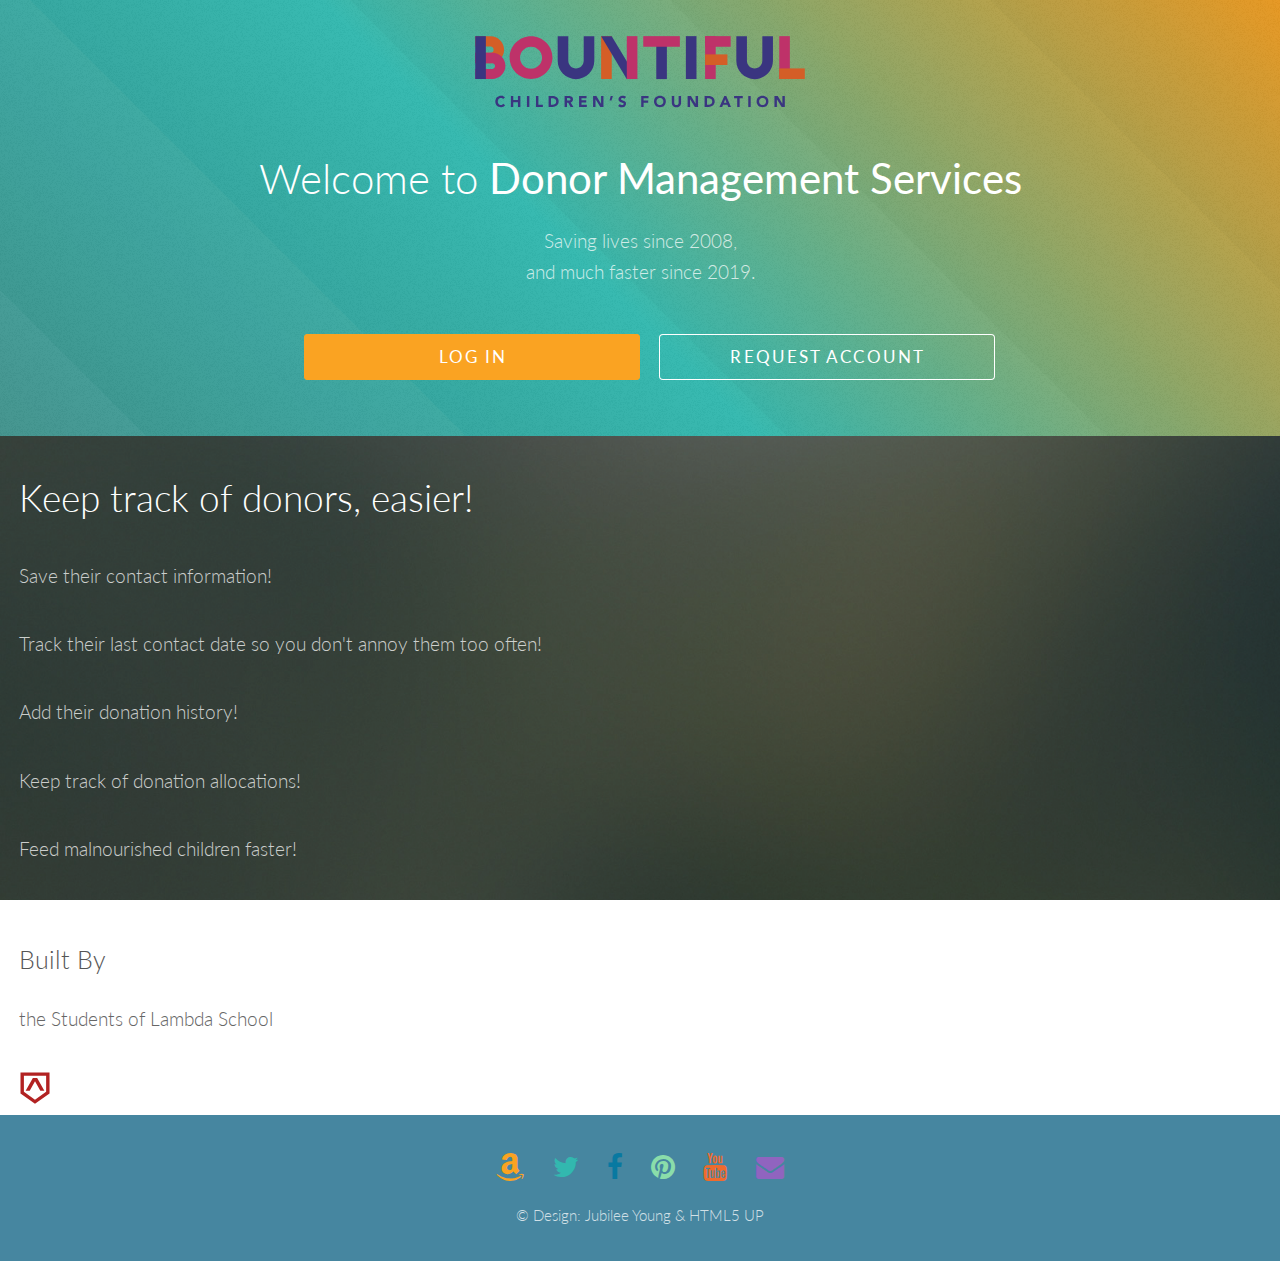
==== about.html @ 86363fa3 "Removed jQuery dependency for waiting on page load to commence transition." ====
<!DOCTYPE HTML>
<!--
	Photon by HTML5 UP
	html5up.net | @ajlkn
	Free for personal and commercial use under the CCA 3.0 license (html5up.net/license)
-->

<!-- Pitch: A donor management app that allows for donor communication tracking and easy user sign up.
MVP: Board members can log in and see a list of donors and the time they were last contacted. User can log in and add a donor, their contact info, a list of their past donations, location they allocated their donation to (optional) and update the date and method of last communication.

  WEB UI GOALS (Landing Page):
  Inform donor services person they are at the right place
  Inform donor services person they will find their info here
  Lead donor Services person to login (links to React app)
  Make sure web page is Fully Responsive
  Show off a bit?
-->

<html>
	<head>
		<title>Bountiful Children's Foundation</title>
		<meta charset="utf-8" />
		<meta name="viewport" content="width=device-width, initial-scale=1, user-scalable=no" />
    <link href="bcfassets/favicon.ico" type="image/x-icon" rel="icon">
    <link rel="stylesheet" href="assets/css/main.css" />
		<noscript><link rel="stylesheet" href="assets/css/noscript.css" /></noscript>
	</head>
	<body class="is-preload">

    <nav id="compass-bar">
      <a href="#" id="compass-link"><i id="compass-icon" class="major icon fa-compass"></i></a>
    </nav>
    <!-- <header><img src="bcfassets/Bountiful-logo.png" /></header> -->
		<!-- Header -->
			<section id="header">
        <svg class="bcflogo" version="1.1" id="Layer_1" xmlns="http://www.w3.org/2000/svg" xmlns:xlink="http://www.w3.org/1999/xlink" x="0px" y="0px"
          viewBox="0 0 580 180" style="enable-background:new 0 0 580 180;" xml:space="preserve">
          <style type="text/css">
          .st0{fill:#3A3580;}
          .st1{fill:#BE3269;}
          .st2{fill:#BE3269;}
          .st3{fill:#D45E27;}
          .st4{fill:#D45E27;}
          .st5{fill:#3A3580;}
          </style>
          <g>
          <g>
          <g>
            <path class="st0" d="M53.6,137.9c-0.4-0.5-0.9-0.9-1.5-1.2c-0.6-0.3-1.3-0.4-2.1-0.4c-0.8,0-1.5,0.2-2.2,0.5
              c-0.7,0.3-1.3,0.7-1.7,1.3c-0.5,0.5-0.9,1.2-1.2,1.9c-0.3,0.7-0.4,1.6-0.4,2.4c0,0.9,0.1,1.7,0.4,2.4c0.3,0.7,0.7,1.4,1.1,1.9
              c0.5,0.5,1,1,1.7,1.3c0.7,0.3,1.4,0.5,2.1,0.5c0.9,0,1.6-0.2,2.3-0.5c0.7-0.4,1.2-0.9,1.6-1.5l3.5,2.6c-0.8,1.1-1.8,2-3,2.5
              c-1.2,0.5-2.5,0.8-3.8,0.8c-1.5,0-2.8-0.2-4.1-0.7c-1.3-0.5-2.3-1.1-3.2-2c-0.9-0.9-1.6-1.9-2.1-3.1c-0.5-1.2-0.8-2.6-0.8-4.1
              c0-1.5,0.2-2.9,0.8-4.1c0.5-1.2,1.2-2.3,2.1-3.1c0.9-0.9,2-1.5,3.2-2c1.2-0.5,2.6-0.7,4.1-0.7c0.5,0,1.1,0,1.7,0.1
              c0.6,0.1,1.2,0.3,1.7,0.5c0.6,0.2,1.1,0.5,1.6,0.9c0.5,0.4,1,0.8,1.4,1.3L53.6,137.9z"/>
          </g>
          <polygon class="st0" points="67.1,133 71.2,133 71.2,140 79.3,140 79.3,133 83.5,133 83.5,151.9 79.3,151.9 79.3,143.7
            71.2,143.7 71.2,151.9 67.1,151.9 		"/>
          <rect x="94.8" y="133" class="st0" width="4.2" height="18.9"/>
          <polygon class="st0" points="110.4,133 114.6,133 114.6,148.1 122.3,148.1 122.3,151.9 110.4,151.9 		"/>
          <g>
            <path class="st0" d="M136.3,148.1h2.2c1,0,1.9-0.1,2.7-0.3c0.8-0.2,1.5-0.5,2.2-1c0.6-0.5,1.1-1.1,1.4-1.8
              c0.3-0.7,0.5-1.6,0.5-2.7c0-0.9-0.2-1.7-0.5-2.4c-0.4-0.7-0.8-1.2-1.4-1.7c-0.6-0.4-1.3-0.8-2.1-1c-0.8-0.2-1.6-0.3-2.5-0.3h-2.5
              V148.1z M132.1,133h6.3c1.5,0,3,0.2,4.3,0.5c1.4,0.3,2.6,0.9,3.6,1.6c1,0.8,1.8,1.7,2.4,3c0.6,1.2,0.9,2.7,0.9,4.4
              c0,1.5-0.3,2.9-0.9,4c-0.6,1.2-1.4,2.1-2.3,2.9c-1,0.8-2.1,1.4-3.4,1.8c-1.3,0.4-2.6,0.6-4,0.6h-6.8V133z"/>
            <path class="st0" d="M164,140.8h2.5c0.4,0,0.8,0,1.2,0c0.4,0,0.8-0.1,1.1-0.2c0.3-0.1,0.6-0.3,0.9-0.6c0.2-0.3,0.3-0.7,0.3-1.2
              c0-0.5-0.1-0.9-0.3-1.2c-0.2-0.3-0.4-0.5-0.8-0.7c-0.3-0.2-0.7-0.3-1-0.3c-0.4-0.1-0.8-0.1-1.2-0.1H164V140.8z M159.9,133h7.3
              c1,0,1.9,0.1,2.7,0.3c0.9,0.2,1.6,0.5,2.3,0.9c0.7,0.4,1.2,1,1.5,1.8c0.4,0.7,0.6,1.7,0.6,2.8c0,1.3-0.4,2.5-1,3.4
              c-0.7,0.9-1.7,1.5-3,1.8l4.8,8h-5l-4-7.6H164v7.6h-4.2V133z"/>
          </g>
          <polygon class="st0" points="184.8,133 197.7,133 197.7,136.8 189,136.8 189,140.4 197.2,140.4 197.2,144.2 189,144.2 189,148.1
            198.2,148.1 198.2,151.9 184.8,151.9 		"/>
          <polygon class="st0" points="209,133 214.7,133 222.7,146.1 222.8,146.1 222.8,133 226.9,133 226.9,151.9 221.5,151.9
            213.2,138.4 213.2,138.4 213.2,151.9 209,151.9 		"/>
          <polygon class="st0" points="240.8,140.5 237.4,140.5 239.4,133 243.2,133 		"/>
          <g>
            <path class="st0" d="M263,137.6c-0.3-0.4-0.8-0.7-1.4-0.9c-0.6-0.2-1.1-0.3-1.6-0.3c-0.3,0-0.6,0-0.9,0.1
              c-0.3,0.1-0.6,0.2-0.9,0.3c-0.3,0.2-0.5,0.4-0.7,0.6c-0.2,0.2-0.3,0.6-0.3,0.9c0,0.6,0.2,1,0.6,1.3c0.4,0.3,1,0.6,1.6,0.8
              c0.7,0.2,1.3,0.4,2.1,0.6c0.7,0.2,1.4,0.5,2.1,0.9c0.7,0.4,1.2,0.9,1.6,1.6c0.4,0.7,0.6,1.5,0.6,2.6c0,1.1-0.2,2-0.6,2.8
              c-0.4,0.8-0.9,1.4-1.6,2c-0.7,0.5-1.4,0.9-2.3,1.2c-0.9,0.2-1.8,0.4-2.8,0.4c-1.2,0-2.4-0.2-3.4-0.6c-1.1-0.4-2-1-2.9-1.8l3-3.3
              c0.4,0.6,1,1,1.6,1.3c0.7,0.3,1.3,0.5,2,0.5c0.3,0,0.7,0,1-0.1c0.4-0.1,0.7-0.2,0.9-0.4c0.3-0.2,0.5-0.4,0.7-0.6
              c0.2-0.2,0.3-0.5,0.3-0.9c0-0.6-0.2-1-0.7-1.4c-0.4-0.3-1-0.6-1.6-0.8c-0.7-0.2-1.4-0.5-2.1-0.7c-0.8-0.2-1.5-0.5-2.1-0.9
              c-0.7-0.4-1.2-0.9-1.6-1.5c-0.4-0.6-0.7-1.5-0.7-2.5c0-1,0.2-1.9,0.6-2.7c0.4-0.8,0.9-1.4,1.6-1.9c0.7-0.5,1.4-0.9,2.3-1.2
              c0.9-0.3,1.8-0.4,2.7-0.4c1.1,0,2.1,0.2,3.1,0.5c1,0.3,1.9,0.8,2.7,1.5L263,137.6z"/>
          </g>
          <polygon class="st0" points="292.1,133 304.7,133 304.7,136.8 296.2,136.8 296.2,140.7 304.1,140.7 304.1,144.5 296.2,144.5
            296.2,151.9 292.1,151.9 		"/>
          <g>
            <path class="st0" d="M318.5,142.4c0,0.9,0.1,1.7,0.4,2.4c0.3,0.7,0.7,1.4,1.2,1.9c0.5,0.5,1.1,1,1.9,1.3c0.7,0.3,1.5,0.5,2.4,0.5
              c0.9,0,1.7-0.2,2.4-0.5c0.7-0.3,1.3-0.7,1.9-1.3c0.5-0.5,0.9-1.2,1.2-1.9c0.3-0.7,0.4-1.6,0.4-2.4c0-0.9-0.1-1.7-0.4-2.4
              c-0.3-0.8-0.7-1.4-1.2-1.9c-0.5-0.5-1.1-1-1.9-1.3c-0.7-0.3-1.5-0.5-2.4-0.5c-0.9,0-1.7,0.2-2.4,0.5c-0.7,0.3-1.3,0.7-1.9,1.3
              c-0.5,0.5-0.9,1.2-1.2,1.9C318.7,140.8,318.5,141.6,318.5,142.4 M314.2,142.4c0-1.5,0.3-2.9,0.8-4.1c0.5-1.2,1.2-2.3,2.1-3.1
              c0.9-0.9,2-1.5,3.2-2c1.3-0.5,2.6-0.7,4.1-0.7c1.5,0,2.8,0.2,4.1,0.7c1.2,0.5,2.3,1.1,3.2,2c0.9,0.9,1.6,1.9,2.1,3.1
              c0.5,1.2,0.8,2.6,0.8,4.1c0,1.5-0.3,2.9-0.8,4.1c-0.5,1.2-1.2,2.3-2.1,3.1c-0.9,0.9-2,1.5-3.2,2c-1.3,0.5-2.6,0.7-4.1,0.7
              c-1.5,0-2.8-0.2-4.1-0.7c-1.2-0.5-2.3-1.1-3.2-2c-0.9-0.9-1.6-1.9-2.1-3.1C314.5,145.3,314.2,144,314.2,142.4"/>
            <path class="st0" d="M360.9,144.6c0,1.1-0.2,2.2-0.5,3.1c-0.3,0.9-0.8,1.8-1.5,2.5c-0.7,0.7-1.5,1.2-2.5,1.6
              c-1,0.4-2.1,0.6-3.5,0.6c-1.3,0-2.5-0.2-3.5-0.6c-1-0.4-1.8-0.9-2.5-1.6c-0.7-0.7-1.2-1.5-1.5-2.5c-0.3-0.9-0.5-2-0.5-3.1V133
              h4.2v11.5c0,0.6,0.1,1.1,0.3,1.6s0.5,0.9,0.8,1.3c0.3,0.4,0.7,0.7,1.2,0.9c0.5,0.2,1,0.3,1.5,0.3s1.1-0.1,1.5-0.3
              c0.5-0.2,0.9-0.5,1.2-0.9c0.3-0.4,0.6-0.8,0.8-1.3c0.2-0.5,0.3-1,0.3-1.6V133h4.2V144.6z"/>
          </g>
          <polygon class="st0" points="372.2,133 377.9,133 386,146.1 386,146.1 386,133 390.2,133 390.2,151.9 384.7,151.9 376.5,138.4
            376.4,138.4 376.4,151.9 372.2,151.9 		"/>
          <g>
            <path class="st0" d="M405.7,148.1h2.2c1,0,1.9-0.1,2.7-0.3c0.8-0.2,1.6-0.5,2.2-1c0.6-0.5,1.1-1.1,1.4-1.8
              c0.4-0.7,0.5-1.6,0.5-2.7c0-0.9-0.2-1.7-0.5-2.4c-0.3-0.7-0.8-1.2-1.4-1.7c-0.6-0.4-1.3-0.8-2.1-1c-0.8-0.2-1.6-0.3-2.5-0.3h-2.5
              V148.1z M401.5,133h6.2c1.5,0,3,0.2,4.3,0.5c1.4,0.3,2.5,0.9,3.6,1.6c1,0.8,1.8,1.7,2.4,3c0.6,1.2,0.9,2.7,0.9,4.4
              c0,1.5-0.3,2.9-0.9,4c-0.6,1.2-1.4,2.1-2.3,2.9c-1,0.8-2.1,1.4-3.4,1.8c-1.3,0.4-2.6,0.6-4,0.6h-6.8V133z"/>
          </g>
          <path class="st0" d="M437.1,138.5l-2.3,5.9h4.6L437.1,138.5z M435.5,133h3.4l8.2,18.9h-4.7l-1.6-4h-7.4l-1.6,4h-4.6L435.5,133z"/>
          <polygon class="st0" points="457.8,136.7 452.4,136.7 452.4,133 467.4,133 467.4,136.7 462,136.7 462,151.9 457.8,151.9 		"/>
          <rect x="476.9" y="133" class="st0" width="4.2" height="18.9"/>
          <g>
            <path class="st0" d="M495.7,142.4c0,0.9,0.1,1.7,0.4,2.4c0.3,0.7,0.7,1.4,1.2,1.9c0.5,0.5,1.1,1,1.9,1.3c0.7,0.3,1.5,0.5,2.4,0.5
              c0.9,0,1.7-0.2,2.4-0.5c0.7-0.3,1.3-0.7,1.9-1.3c0.5-0.5,0.9-1.2,1.2-1.9c0.3-0.7,0.4-1.6,0.4-2.4c0-0.9-0.1-1.7-0.4-2.4
              c-0.3-0.8-0.7-1.4-1.2-1.9c-0.5-0.5-1.1-1-1.9-1.3c-0.7-0.3-1.5-0.5-2.4-0.5c-0.9,0-1.7,0.2-2.4,0.5c-0.7,0.3-1.3,0.7-1.9,1.3
              c-0.5,0.5-0.9,1.2-1.2,1.9C495.8,140.8,495.7,141.6,495.7,142.4 M491.3,142.4c0-1.5,0.3-2.9,0.8-4.1c0.5-1.2,1.2-2.3,2.1-3.1
              c0.9-0.9,2-1.5,3.2-2c1.3-0.5,2.6-0.7,4.1-0.7c1.5,0,2.8,0.2,4.1,0.7c1.2,0.5,2.3,1.1,3.2,2c0.9,0.9,1.6,1.9,2.1,3.1
              c0.5,1.2,0.8,2.6,0.8,4.1c0,1.5-0.3,2.9-0.8,4.1c-0.5,1.2-1.2,2.3-2.1,3.1c-0.9,0.9-2,1.5-3.2,2c-1.3,0.5-2.6,0.7-4.1,0.7
              c-1.5,0-2.8-0.2-4.1-0.7c-1.2-0.5-2.3-1.1-3.2-2c-0.9-0.9-1.6-1.9-2.1-3.1C491.6,145.3,491.3,144,491.3,142.4"/>
          </g>
          <polygon class="st0" points="522.1,133 527.8,133 535.8,146.1 535.8,146.1 535.8,133 540,133 540,151.9 534.6,151.9 526.3,138.4
            526.3,138.4 526.3,151.9 522.1,151.9 		"/>
          </g>
          <g>
          <g>
            <rect x="318.1" y="38.8" class="st0" width="18.3" height="64.9"/>
            <rect x="295.6" y="29.6" class="st1" width="63.2" height="18.3"/>
            <g>
              <path class="st2" d="M101.9,85.7c-10.5,0-19-8.5-19-19c0-10.5,8.5-19,19-19c10.5,0,19,8.5,19,19
                C120.9,77.1,112.4,85.7,101.9,85.7 M101.9,29.6c-20.4,0-37,16.6-37,37c0,20.4,16.6,37,37,37c20.4,0,37-16.6,37-37
                C138.9,46.2,122.3,29.6,101.9,29.6"/>
            </g>
            <rect x="530.4" y="29.6" class="st1" width="18.3" height="74"/>
            <rect x="530.4" y="85.3" class="st3" width="44.1" height="18.3"/>
            <rect x="222.9" y="29.6" class="st4" width="18.3" height="74"/>
            <polygon class="st0" points="285.5,103.6 267.1,103.5 222.9,29.6 241.2,29.7 			"/>
            <rect x="267.2" y="29.6" class="st2" width="18.3" height="74"/>
            <rect x="402.4" y="29.6" class="st1" width="18.3" height="74"/>
            <rect x="402.4" y="29.6" class="st2" width="44.1" height="18.3"/>
            <rect x="402.4" y="61.1" class="st3" width="38.5" height="18.3"/>
            <path class="st5" d="M147.9,72.2V29.8h18.3v42.4c0,7.3,6,13.3,13.3,13.3c7.3,0,13.3-6,13.3-13.3V29.8h18.3v42.4
              c0,17.5-14.1,31.6-31.6,31.6S147.9,89.7,147.9,72.2z"/>
            <path class="st3" d="M32.1,29.6H5.6v18h26.5c2.9,0,5.3,2.4,5.3,5.3c0,2.9-2.4,5.3-5.3,5.3H5.6v18h26.5
              c12.8,0,23.3-10.4,23.3-23.3S44.9,29.6,32.1,29.6z"/>
            <g>
              <path class="st1" d="M5.6,58.2v18h29.1c2.8,0,5,2.2,5,5s-2.2,5-5,5H5.6v17.4H35c12.5,0,22.7-10.2,22.7-22.7S47.5,58.2,35,58.2
                H5.6v17.6"/>
            </g>
            <path class="st0" d="M456.3,72.2V29.8h18.3v42.4c0,7.3,6,13.3,13.3,13.3c7.3,0,13.3-6,13.3-13.3V29.8h18.3v42.4
              c0,17.5-14.1,31.6-31.6,31.6S456.3,89.7,456.3,72.2z"/>
            <rect x="5.6" y="29.6" class="st0" width="18.3" height="74"/>
          </g>
          <rect x="369.2" y="29.6" class="st5" width="18.3" height="74"/>
          </g>
          </g>
        </svg>
				<div class="inner">
					<!-- <img class ="palerbg" src="bcfassets/Bountiful-logo.png" /> -->
					<h1>Welcome <br />
          to <strong>Donor Management Services</strong></h1>
					<p>Saving lives since 2008,<br />
					and much faster since 2019.</p>
          <ul class="actions special">
            <li></li>
            <li><a href="login.html" class="button wide primary">Log In</a></li>
						<li><a href="login.html" class="button wide">Request Account</a></li>
            <!-- <li><a href="#" class="button wide">More Info</a></li> -->
					</ul>
				</div>
			</section>

      <section>
      <!-- <ul class="actions special">
        <li><a href="login.html" class="button wide primary">Log In</a></li>
        <li><a href="login.html" class="button wide">Request Account</a></li>
      </ul>
    </section> -->

      <!-- "Bountiful Logo
Cool Splash Starts
I got what you need.
[LOGIN]
[REGISTER]
[MORE INFO?]
Cool Splash Ends

On desktop the logo should disappear into the corner maybe?
oh, exploit the way opacity works, make a navbar and then on desktop, opacity it and right-justify it, and give it a border?
no wait, that's not what happens. hmmm. set it in the header, and then pop it into the top-right corner from a bar? yeah.
-->

		<!-- One -->
    <section id="one" class="main style2">
      <div class="container">
      <h2>Keep track of donors, easier!</h2>
      <p>Save their contact information!</p>
      <p>Track their last contact date so you don't annoy them too often!</p>
      <p>Add their donation history!</p>
      <p>Keep track of donation allocations!</p>
      <p>Feed malnourished children faster!</p>
    </div>
    </section>
    <section id="two" class="main style1">
      <div class="container">
      <h3>Built By</h3>
      <p>the Students of Lambda School</p>
      <svg class="d-block" width="32" height="32" viewbox="75 80 177 180" xmlns="http://www.w3.org/2000/svg" focusable="false"><title>Lambda</title><path d="M151.48572955 113.62307213l-40.54266566 72.53066485h22.85333277l29.78266592-53.83333199 29.78266592 53.83333199h22.85333276l-40.54266565-72.53066485z" fill="#B22222" /><path d="M163.37039592 235.8932024l-62.28666511-44.23333222v-90.92399773h125.02666354v90.62799773zM81.95573128 82.19853958V201.2265366l81.41466464 57.85866522 81.83199795-58.15466521V82.19853958z" fill="#B22222" /></svg>

    </div>
    </section>
  </section>
			<!-- <section id="one" class="main style1">
				<div class="container">
					<div class="row gtr-150">
						<div class="col-6 col-12-medium">
							<header class="major">
								<h2>Lorem ipsum dolor adipiscing<br />
								amet dolor consequat</h2>
							</header>
							<p>Adipiscing a commodo ante nunc accumsan et interdum mi ante adipiscing. A nunc lobortis non nisl amet vis sed volutpat aclacus nascetur ac non. Lorem curae et ante amet sapien sed tempus adipiscing id accumsan.</p>
						</div>
						<div class="col-6 col-12-medium imp-medium">
							<span class="image fit"><img src="images/pic01.jpg" alt="" /></span>
						</div>
					</div>
				</div>
			</section> -->

		<!-- Two -->
			<!-- <section id="two" class="main style2">
				<div class="container">
					<div class="row gtr-150">
						<div class="col-6 col-12-medium">
							<ul class="major-icons">
								<li><span class="icon style1 major fa-code"></span></li>
								<li><span class="icon style2 major fa-bolt"></span></li>
								<li><span class="icon style3 major fa-camera-retro"></span></li>
								<li><span class="icon style4 major fa-cog"></span></li>
								<li><span class="icon style5 major fa-desktop"></span></li>
								<li><span class="icon style6 major fa-calendar"></span></li>
							</ul>
						</div>
						<div class="col-6 col-12-medium">
							<header class="major">
								<h2>Lorem ipsum dolor adipiscing<br />
								amet dolor consequat</h2>
							</header>
							<p>Adipiscing a commodo ante nunc accumsan interdum mi ante adipiscing. A nunc lobortis non nisl amet vis volutpat aclacus nascetur ac non. Lorem curae eu ante amet sapien in tempus ac. Adipiscing id accumsan adipiscing ipsum.</p>
							<p>Blandit faucibus proin. Ac aliquam integer adipiscing enim non praesent vis commodo nunc phasellus cubilia ac risus accumsan. Accumsan blandit. Lobortis phasellus non lobortis dit varius mi varius accumsan lobortis. Blandit ante aliquam lacinia lorem lobortis semper morbi col faucibus vitae integer placerat accumsan orci eu mi odio tempus adipiscing adipiscing adipiscing curae consequat feugiat etiam dolore.</p>
							<p>Adipiscing a commodo ante nunc accumsan interdum mi ante adipiscing. A nunc lobortis non nisl amet vis volutpat aclacus nascetur ac non. Lorem curae eu ante amet sapien in tempus ac. Adipiscing id accumsan adipiscing ipsum.</p>
						</div>
					</div>
				</div>
			</section> -->

		<!-- Three -->
			<!-- <section id="three" class="main style1 special">
				<div class="container">
					<header class="major">
						<h2>Adipiscing amet consequat</h2>
					</header>
					<p>Ante nunc accumsan et aclacus nascetur ac ante amet sapien sed.</p>
					<div class="row gtr-150">
						<div class="col-4 col-12-medium">
							<span class="image fit"><img src="images/pic02.jpg" alt="" /></span>
							<h3>Magna feugiat lorem</h3>
							<p>Adipiscing a commodo ante nunc magna lorem et interdum mi ante nunc lobortis non amet vis sed volutpat et nascetur.</p>
							<ul class="actions special">
								<li><a href="#" class="button">More</a></li>
							</ul>
						</div>
						<div class="col-4 col-12-medium">
							<span class="image fit"><img src="images/pic03.jpg" alt="" /></span>
							<h3>Magna feugiat lorem</h3>
							<p>Adipiscing a commodo ante nunc magna lorem et interdum mi ante nunc lobortis non amet vis sed volutpat et nascetur.</p>
							<ul class="actions special">
								<li><a href="#" class="button">More</a></li>
							</ul>
						</div>
						<div class="col-4 col-12-medium">
							<span class="image fit"><img src="images/pic04.jpg" alt="" /></span>
							<h3>Magna feugiat lorem</h3>
							<p>Adipiscing a commodo ante nunc magna lorem et interdum mi ante nunc lobortis non amet vis sed volutpat et nascetur.</p>
							<ul class="actions special">
								<li><a href="#" class="button">More</a></li>
							</ul>
						</div>
					</div>
				</div>
			</section> -->

		<!-- Four -->
			<!-- <section id="four" class="main style2 special">
				<div class="container">
					<header class="major">
						<h2>Ipsum feugiat consequat?</h2>
					</header>
					<p>Sed lacus nascetur ac ante amet sapien.</p>
					<ul class="actions special">
						<li><a href="#" class="button wide primary">Sign Up</a></li>
						<li><a href="#" class="button wide">Learn More</a></li>
					</ul>
				</div>
			</section> -->

		<!-- Five -->
		<!--
			<section id="five" class="main style1">
				<div class="container">
					<header class="major special">
						<h2>Elements</h2>
					</header>

					<section>
						<h4>Text</h4>
						<p>This is <b>bold</b> and this is <strong>strong</strong>. This is <i>italic</i> and this is <em>emphasized</em>.
						This is <sup>superscript</sup> text and this is <sub>subscript</sub> text.
						This is <u>underlined</u> and this is code: <code>for (;;) { ... }</code>. Finally, <a href="#">this is a link</a>.</p>
						<hr />
						<header>
							<h4>Heading with a Subtitle</h4>
							<p>Lorem ipsum dolor sit amet nullam id egestas urna aliquam</p>
						</header>
						<p>Nunc lacinia ante nunc ac lobortis. Interdum adipiscing gravida odio porttitor sem non mi integer non faucibus ornare mi ut ante amet placerat aliquet. Volutpat eu sed ante lacinia sapien lorem accumsan varius montes viverra nibh in adipiscing blandit tempus accumsan.</p>
						<header>
							<h5>Heading with a Subtitle</h5>
							<p>Lorem ipsum dolor sit amet nullam id egestas urna aliquam</p>
						</header>
						<p>Nunc lacinia ante nunc ac lobortis. Interdum adipiscing gravida odio porttitor sem non mi integer non faucibus ornare mi ut ante amet placerat aliquet. Volutpat eu sed ante lacinia sapien lorem accumsan varius montes viverra nibh in adipiscing blandit tempus accumsan.</p>
						<hr />
						<h2>Heading Level 2</h2>
						<h3>Heading Level 3</h3>
						<h4>Heading Level 4</h4>
						<h5>Heading Level 5</h5>
						<h6>Heading Level 6</h6>
						<hr />
						<h5>Blockquote</h5>
						<blockquote>Fringilla nisl. Donec accumsan interdum nisi, quis tincidunt felis sagittis eget tempus euismod. Vestibulum ante ipsum primis in faucibus vestibulum. Blandit adipiscing eu felis iaculis volutpat ac adipiscing accumsan faucibus. Vestibulum ante ipsum primis in faucibus lorem ipsum dolor sit amet nullam adipiscing eu felis.</blockquote>
						<h5>Preformatted</h5>
						<pre><code>i = 0;

while (!deck.isInOrder()) {
print 'Iteration ' + i;
deck.shuffle();
i++;
}

print 'It took ' + i + ' iterations to sort the deck.';</code></pre>
					</section>

					<section>
						<h4>Lists</h4>
						<div class="row">
							<div class="col-6 col-12-medium">
								<h5>Unordered</h5>
								<ul>
									<li>Dolor pulvinar etiam.</li>
									<li>Sagittis adipiscing.</li>
									<li>Felis enim feugiat.</li>
								</ul>
								<h5>Alternate</h5>
								<ul class="alt">
									<li>Dolor pulvinar etiam.</li>
									<li>Sagittis adipiscing.</li>
									<li>Felis enim feugiat.</li>
								</ul>
							</div>
							<div class="col-6 col-12-medium">
								<h5>Ordered</h5>
								<ol>
									<li>Dolor pulvinar etiam.</li>
									<li>Etiam vel felis viverra.</li>
									<li>Felis enim feugiat.</li>
									<li>Dolor pulvinar etiam.</li>
									<li>Etiam vel felis lorem.</li>
									<li>Felis enim et feugiat.</li>
								</ol>
								<h5>Icons</h5>
								<ul class="icons">
									<li><a href="#" class="icon fa-twitter"><span class="label">Twitter</span></a></li>
									<li><a href="#" class="icon fa-facebook"><span class="label">Facebook</span></a></li>
									<li><a href="#" class="icon fa-instagram"><span class="label">Instagram</span></a></li>
									<li><a href="#" class="icon fa-github"><span class="label">Github</span></a></li>
								</ul>
							</div>
						</div>
						<h5>Actions</h5>
						<div class="row">
							<div class="col-6 col-12-medium">
								<ul class="actions">
									<li><a href="#" class="button primary">Default</a></li>
									<li><a href="#" class="button">Default</a></li>
								</ul>
								<ul class="actions small">
									<li><a href="#" class="button primary small">Small</a></li>
									<li><a href="#" class="button small">Small</a></li>
								</ul>
								<ul class="actions stacked">
									<li><a href="#" class="button primary">Default</a></li>
									<li><a href="#" class="button">Default</a></li>
								</ul>
								<ul class="actions stacked">
									<li><a href="#" class="button primary small">Small</a></li>
									<li><a href="#" class="button small">Small</a></li>
								</ul>
							</div>
							<div class="col-6 col-12-medium">
								<ul class="actions stacked">
									<li><a href="#" class="button primary fit">Default</a></li>
									<li><a href="#" class="button fit">Default</a></li>
								</ul>
								<ul class="actions stacked">
									<li><a href="#" class="button primary small fit">Small</a></li>
									<li><a href="#" class="button small fit">Small</a></li>
								</ul>
							</div>
						</div>
					</section>

					<section>
						<h4>Table</h4>
						<h5>Default</h5>
						<div class="table-wrapper">
							<table>
								<thead>
									<tr>
										<th>Name</th>
										<th>Description</th>
										<th>Price</th>
									</tr>
								</thead>
								<tbody>
									<tr>
										<td>Item One</td>
										<td>Ante turpis integer aliquet porttitor.</td>
										<td>29.99</td>
									</tr>
									<tr>
										<td>Item Two</td>
										<td>Vis ac commodo adipiscing arcu aliquet.</td>
										<td>19.99</td>
									</tr>
									<tr>
										<td>Item Three</td>
										<td> Morbi faucibus arcu accumsan lorem.</td>
										<td>29.99</td>
									</tr>
									<tr>
										<td>Item Four</td>
										<td>Vitae integer tempus condimentum.</td>
										<td>19.99</td>
									</tr>
									<tr>
										<td>Item Five</td>
										<td>Ante turpis integer aliquet porttitor.</td>
										<td>29.99</td>
									</tr>
								</tbody>
								<tfoot>
									<tr>
										<td colspan="2"></td>
										<td>100.00</td>
									</tr>
								</tfoot>
							</table>
						</div>

						<h5>Alternate</h5>
						<div class="table-wrapper">
							<table class="alt">
								<thead>
									<tr>
										<th>Name</th>
										<th>Description</th>
										<th>Price</th>
									</tr>
								</thead>
								<tbody>
									<tr>
										<td>Item One</td>
										<td>Ante turpis integer aliquet porttitor.</td>
										<td>29.99</td>
									</tr>
									<tr>
										<td>Item Two</td>
										<td>Vis ac commodo adipiscing arcu aliquet.</td>
										<td>19.99</td>
									</tr>
									<tr>
										<td>Item Three</td>
										<td> Morbi faucibus arcu accumsan lorem.</td>
										<td>29.99</td>
									</tr>
									<tr>
										<td>Item Four</td>
										<td>Vitae integer tempus condimentum.</td>
										<td>19.99</td>
									</tr>
									<tr>
										<td>Item Five</td>
										<td>Ante turpis integer aliquet porttitor.</td>
										<td>29.99</td>
									</tr>
								</tbody>
								<tfoot>
									<tr>
										<td colspan="2"></td>
										<td>100.00</td>
									</tr>
								</tfoot>
							</table>
						</div>
					</section>

					<section>
						<h4>Buttons</h4>
						<ul class="actions">
							<li><a href="#" class="button primary">Primary</a></li>
							<li><a href="#" class="button">Default</a></li>
						</ul>
						<ul class="actions">
							<li><a href="#" class="button large">Large</a></li>
							<li><a href="#" class="button">Default</a></li>
							<li><a href="#" class="button small">Small</a></li>
						</ul>
						<ul class="actions fit">
							<li><a href="#" class="button fit">Fit</a></li>
							<li><a href="#" class="button primary fit">Fit</a></li>
							<li><a href="#" class="button fit">Fit</a></li>
						</ul>
						<ul class="actions fit small">
							<li><a href="#" class="button primary fit small">Fit + Small</a></li>
							<li><a href="#" class="button fit small">Fit + Small</a></li>
							<li><a href="#" class="button primary fit small">Fit + Small</a></li>
						</ul>
						<ul class="actions">
							<li><a href="#" class="button primary icon fa-download">Icon</a></li>
							<li><a href="#" class="button icon fa-download">Icon</a></li>
						</ul>
						<ul class="actions">
							<li><span class="button primary disabled">Disabled</span></li>
							<li><span class="button disabled">Disabled</span></li>
						</ul>
					</section>

					<section>
						<h4>Form</h4>
						<form method="post" action="#">
							<div class="row gtr-uniform gtr-50">
								<div class="col-6 col-12-xsmall">
									<input type="text" name="demo-name" id="demo-name" value="" placeholder="Name" />
								</div>
								<div class="col-6 col-12-xsmall">
									<input type="email" name="demo-email" id="demo-email" value="" placeholder="Email" />
								</div>
								<div class="col-12">
									<select name="demo-category" id="demo-category">
										<option value="">- Category -</option>
										<option value="1">Manufacturing</option>
										<option value="1">Shipping</option>
										<option value="1">Administration</option>
										<option value="1">Human Resources</option>
									</select>
								</div>
								<div class="col-4 col-12-small">
									<input type="radio" id="demo-priority-low" name="demo-priority" checked>
									<label for="demo-priority-low">Low</label>
								</div>
								<div class="col-4 col-12-small">
									<input type="radio" id="demo-priority-normal" name="demo-priority">
									<label for="demo-priority-normal">Normal</label>
								</div>
								<div class="col-4 col-12-small">
									<input type="radio" id="demo-priority-high" name="demo-priority">
									<label for="demo-priority-high">High</label>
								</div>
								<div class="col-6 col-12-small">
									<input type="checkbox" id="demo-copy" name="demo-copy">
									<label for="demo-copy">Email me a copy</label>
								</div>
								<div class="col-6 col-12-small">
									<input type="checkbox" id="demo-human" name="demo-human" checked>
									<label for="demo-human">Not a robot</label>
								</div>
								<div class="col-12">
									<textarea name="demo-message" id="demo-message" placeholder="Enter your message" rows="6"></textarea>
								</div>
								<div class="col-12">
									<ul class="actions">
										<li><input type="submit" value="Send Message" class="primary" /></li>
										<li><input type="reset" value="Reset" /></li>
									</ul>
								</div>
							</div>
						</form>
					</section>

					<section>
						<h4>Image</h4>
						<h5>Fit</h5>
						<div class="box alt">
							<div class="row gtr-uniform gtr-50">
								<div class="col-12"><span class="image fit">Okay,

On mobile, it should look like

<img src="images/pic06.jpg" alt="" /></span></div>
								<div class="col-4"><span class="image fit"><img src="images/pic02.jpg" alt="" /></span></div>
								<div class="col-4"><span class="image fit"><img src="images/pic03.jpg" alt="" /></span></div>
								<div class="col-4"><span class="image fit"><img src="images/pic04.jpg" alt="" /></span></div>
								<div class="col-4"><span class="image fit"><img src="images/pic03.jpg" alt="" /></span></div>
								<div class="col-4"><span class="image fit"><img src="images/pic04.jpg" alt="" /></span></div>
								<div class="col-4"><span class="image fit"><img src="images/pic02.jpg" alt="" /></span></div>
								<div class="col-4"><span class="image fit"><img src="images/pic04.jpg" alt="" /></span></div>
								<div class="col-4"><span class="image fit"><img src="images/pic02.jpg" alt="" /></span></div>
								<div class="col-4"><span class="image fit"><img src="images/pic03.jpg" alt="" /></span></div>
							</div>
						</div>
						<h5>Left &amp; Right</h5>
						<p><span class="image left"><img src="images/pic05.jpg" alt="" /></span>Fringilla nisl. Donec accumsan interdum nisi, quis tincidunt felis sagittis eget. tempus euismod. Vestibulum ante ipsum primis in faucibus vestibulum. Blandit adipiscing eu felis iaculis volutpat ac adipiscing accumsan eu faucibus. Integer ac pellentesque praesent tincidunt felis sagittis eget. tempus euismod. Vestibulum ante ipsum primis in faucibus vestibulum. Blandit adipiscing eu felis iaculis volutpat ac adipiscing accumsan eu faucibus. Integer ac pellentesque praesent. Donec accumsan interdum nisi, quis tincidunt felis sagittis eget. tempus euismod. Vestibulum ante ipsum primis in faucibus vestibulum. Blandit adipiscing eu felis iaculis volutpat ac adipiscing accumsan eu faucibus. Integer ac pellentesque praesent tincidunt felis sagittis eget. tempus euismod. Vestibulum ante ipsum primis in faucibus vestibulum. Blandit adipiscing eu felis iaculis volutpat ac adipiscing accumsan eu faucibus. Integer ac pellentesque praesent. Blandit adipiscing eu felis iaculis volutpat ac adipiscing accumsan eu faucibus. Integer ac pellentesque praesent tincidunt felis sagittis eget. tempus euismod. Vestibulum ante ipsum primis in faucibus vestibulum. Blandit adipiscing eu felis iaculis volutpat ac adipiscing accumsan eu faucibus. Integer ac pellentesque praesent.</p>
						<p><span class="image right"><img src="images/pic05.jpg" alt="" /></span>Fringilla nisl. Donec accumsan interdum nisi, quis tincidunt felis sagittis eget. tempus euismod. Vestibulum ante ipsum primis in faucibus vestibulum. Blandit adipiscing eu felis iaculis volutpat ac adipiscing accumsan eu faucibus. Integer ac pellentesque praesent tincidunt felis sagittis eget. tempus euismod. Vestibulum ante ipsum primis in faucibus vestibulum. Blandit adipiscing eu felis iaculis volutpat ac adipiscing accumsan eu faucibus. Integer ac pellentesque praesent. Donec accumsan interdum nisi, quis tincidunt felis sagittis eget. tempus euismod. Vestibulum ante ipsum primis in faucibus vestibulum. Blandit adipiscing eu felis iaculis volutpat ac adipiscing accumsan eu faucibus. Integer ac pellentesque praesent tincidunt felis sagittis eget. tempus euismod. Vestibulum ante ipsum primis in faucibus vestibulum. Blandit adipiscing eu felis iaculis volutpat ac adipiscing accumsan eu faucibus. Integer ac pellentesque praesent. Blandit adipiscing eu felis iaculis volutpat ac adipiscing accumsan eu faucibus. Integer ac pellentesque praesent tincidunt felis sagittis eget. tempus euismod. Vestibulum ante ipsum primis in faucibus vestibulum. Blandit adipiscing eu felis iaculis volutpat ac adipiscing accumsan eu faucibus. Integer ac pellentesque praesent.</p>
					</section>

				</div>
			</section>
		-->

		<!-- Footer -->
			<section id="footer">
				<ul class="icons">
          <li><a href="#" class="icon style1 alt fa-amazon"><span class="label">Amazon</span></a></li>
					<li><a href="#" class="icon style6 alt fa-twitter"><span class="label">Twitter</span></a></li>
					<li><a href="#" class="icon style5 alt fa-facebook"><span class="label">Facebook</span></a></li>
					<li><a href="#" class="icon style2 alt fa-pinterest"><span class="label">Instagram</span></a></li>
					<li><a href="#" class="icon style4 alt fab fa-youtube"><span class="label">GitHub</span></a></li>
					<li><a href="#" class="icon style3 alt fa-envelope"><span class="label">Email</span></a></li>
				</ul>
				<ul class="copyright">
					<li>&copy; Design: Jubilee Young & <a href="http://html5up.net">HTML5 UP</a></li>
				</ul>
			</section>

		<!-- Scripts -->
			<script src="assets/js/jquery.min.js"></script>
			<script src="assets/js/jquery.scrolly.min.js"></script>
			<script src="assets/js/browser.min.js"></script>
			<script src="assets/js/breakpoints.min.js"></script>
			<script src="assets/js/util.js"></script>
			<script src="assets/js/main.js"></script>
      <script src="assets/js/compass.js"></script>

	</body>
</html>
---- assets/css/main.css ----
@charset "UTF-8";
@import url("https://fonts.googleapis.com/css?family=Lato");
html, body, div, span, applet, object,
iframe, h1, h2, h3, h4, h5, h6, p, blockquote,
pre, a, abbr, acronym, address, big, cite,
code, del, dfn, em, img, ins, kbd, q, s, samp,
small, strike, strong, sub, sup, tt, var, b,
u, i, center, dl, dt, dd, ol, ul, li, fieldset,
form, label, legend, table, caption, tbody,
tfoot, thead, tr, th, td, article, aside,
canvas, details, embed, figure, figcaption,
footer, header, hgroup, menu, nav, output, ruby,
section, summary, time, mark, audio, video {
  margin: 0;
  padding: 0;
  border: 0;
  font-size: 100%;
  font: inherit;
  vertical-align: baseline;
}

article, aside, details, figcaption, figure,
footer, header, hgroup, menu, nav, section {
  display: block;
}

body {
  line-height: 1;
}

ol, ul {
  list-style: none;
}

blockquote, q {
  quotes: none;
}
blockquote:before, blockquote:after, q:before, q:after {
  content: "";
  content: none;
}

table {
  border-collapse: collapse;
  border-spacing: 0;
}

body {
  -webkit-text-size-adjust: none;
}

mark {
  background-color: transparent;
  color: inherit;
}

input::-moz-focus-inner {
  border: 0;
  padding: 0;
}

input, select, textarea {
  -moz-appearance: none;
  -webkit-appearance: none;
  -ms-appearance: none;
  appearance: none;
}

ul {
  margin: 0;
  padding: 0;
}

/*********************
BREAKPOINTS
*********************/
.fa,
.fas,
.far,
.fal,
.fab {
  -moz-osx-font-smoothing: grayscale;
  -webkit-font-smoothing: antialiased;
  display: inline-block;
  font-style: normal;
  font-variant: normal;
  text-rendering: auto;
  line-height: 1;
}

.fa-lg {
  font-size: 1.3333333333em;
  line-height: 0.75em;
  vertical-align: -0.0667em;
}

.fa-xs {
  font-size: 0.75em;
}

.fa-sm {
  font-size: 0.875em;
}

.fa-1x {
  font-size: 1em;
}

.fa-2x {
  font-size: 2em;
}

.fa-3x {
  font-size: 3em;
}

.fa-4x {
  font-size: 4em;
}

.fa-5x {
  font-size: 5em;
}

.fa-6x {
  font-size: 6em;
}

.fa-7x {
  font-size: 7em;
}

.fa-8x {
  font-size: 8em;
}

.fa-9x {
  font-size: 9em;
}

.fa-10x {
  font-size: 10em;
}

.fa-fw {
  text-align: center;
  width: 1.25em;
}

.fa-ul {
  list-style-type: none;
  margin-left: 2.5em;
  padding-left: 0;
}
.fa-ul > li {
  position: relative;
}

.fa-li {
  left: -2em;
  position: absolute;
  text-align: center;
  width: 2em;
  line-height: inherit;
}

.fa-border {
  border: solid 0.08em #eee;
  border-radius: 0.1em;
  padding: 0.2em 0.25em 0.15em;
}

.fa-pull-left {
  float: left;
}

.fa-pull-right {
  float: right;
}

.fa.fa-pull-left,
.fas.fa-pull-left,
.far.fa-pull-left,
.fal.fa-pull-left,
.fab.fa-pull-left {
  margin-right: 0.3em;
}
.fa.fa-pull-right,
.fas.fa-pull-right,
.far.fa-pull-right,
.fal.fa-pull-right,
.fab.fa-pull-right {
  margin-left: 0.3em;
}

.fa-spin {
  animation: fa-spin 2s infinite linear;
}

.fa-pulse {
  animation: fa-spin 1s infinite steps(8);
}

@keyframes fa-spin {
  0% {
    transform: rotate(0deg);
  }
  100% {
    transform: rotate(360deg);
  }
}
.fa-rotate-90 {
  -ms-filter: "progid:DXImageTransform.Microsoft.BasicImage(rotation=1)";
  transform: rotate(90deg);
}

.fa-rotate-180 {
  -ms-filter: "progid:DXImageTransform.Microsoft.BasicImage(rotation=2)";
  transform: rotate(180deg);
}

.fa-rotate-270 {
  -ms-filter: "progid:DXImageTransform.Microsoft.BasicImage(rotation=3)";
  transform: rotate(270deg);
}

.fa-flip-horizontal {
  -ms-filter: "progid:DXImageTransform.Microsoft.BasicImage(rotation=0, mirror=1)";
  transform: scale(-1, 1);
}

.fa-flip-vertical {
  -ms-filter: "progid:DXImageTransform.Microsoft.BasicImage(rotation=2, mirror=1)";
  transform: scale(1, -1);
}

.fa-flip-both, .fa-flip-horizontal.fa-flip-vertical {
  -ms-filter: "progid:DXImageTransform.Microsoft.BasicImage(rotation=2, mirror=1)";
  transform: scale(-1, -1);
}

:root .fa-rotate-90,
:root .fa-rotate-180,
:root .fa-rotate-270,
:root .fa-flip-horizontal,
:root .fa-flip-vertical,
:root .fa-flip-both {
  filter: none;
}

.fa-stack {
  display: inline-block;
  height: 2em;
  line-height: 2em;
  position: relative;
  vertical-align: middle;
  width: 2.5em;
}

.fa-stack-1x,
.fa-stack-2x {
  left: 0;
  position: absolute;
  text-align: center;
  width: 100%;
}

.fa-stack-1x {
  line-height: inherit;
}

.fa-stack-2x {
  font-size: 2em;
}

.fa-inverse {
  color: #fff;
}

/* Font Awesome uses the Unicode Private Use Area (PUA) to ensure screen
readers do not read off random characters that represent icons */
.fa-500px:before {
  content: "";
}

.fa-accessible-icon:before {
  content: "";
}

.fa-accusoft:before {
  content: "";
}

.fa-acquisitions-incorporated:before {
  content: "";
}

.fa-ad:before {
  content: "";
}

.fa-address-book:before {
  content: "";
}

.fa-address-card:before {
  content: "";
}

.fa-adjust:before {
  content: "";
}

.fa-adn:before {
  content: "";
}

.fa-adobe:before {
  content: "";
}

.fa-adversal:before {
  content: "";
}

.fa-affiliatetheme:before {
  content: "";
}

.fa-air-freshener:before {
  content: "";
}

.fa-algolia:before {
  content: "";
}

.fa-align-center:before {
  content: "";
}

.fa-align-justify:before {
  content: "";
}

.fa-align-left:before {
  content: "";
}

.fa-align-right:before {
  content: "";
}

.fa-alipay:before {
  content: "";
}

.fa-allergies:before {
  content: "";
}

.fa-amazon:before {
  content: "";
}

.fa-amazon-pay:before {
  content: "";
}

.fa-ambulance:before {
  content: "";
}

.fa-american-sign-language-interpreting:before {
  content: "";
}

.fa-amilia:before {
  content: "";
}

.fa-anchor:before {
  content: "";
}

.fa-android:before {
  content: "";
}

.fa-angellist:before {
  content: "";
}

.fa-angle-double-down:before {
  content: "";
}

.fa-angle-double-left:before {
  content: "";
}

.fa-angle-double-right:before {
  content: "";
}

.fa-angle-double-up:before {
  content: "";
}

.fa-angle-down:before {
  content: "";
}

.fa-angle-left:before {
  content: "";
}

.fa-angle-right:before {
  content: "";
}

.fa-angle-up:before {
  content: "";
}

.fa-angry:before {
  content: "";
}

.fa-angrycreative:before {
  content: "";
}

.fa-angular:before {
  content: "";
}

.fa-ankh:before {
  content: "";
}

.fa-app-store:before {
  content: "";
}

.fa-app-store-ios:before {
  content: "";
}

.fa-apper:before {
  content: "";
}

.fa-apple:before {
  content: "";
}

.fa-apple-alt:before {
  content: "";
}

.fa-apple-pay:before {
  content: "";
}

.fa-archive:before {
  content: "";
}

.fa-archway:before {
  content: "";
}

.fa-arrow-alt-circle-down:before {
  content: "";
}

.fa-arrow-alt-circle-left:before {
  content: "";
}

.fa-arrow-alt-circle-right:before {
  content: "";
}

.fa-arrow-alt-circle-up:before {
  content: "";
}

.fa-arrow-circle-down:before {
  content: "";
}

.fa-arrow-circle-left:before {
  content: "";
}

.fa-arrow-circle-right:before {
  content: "";
}

.fa-arrow-circle-up:before {
  content: "";
}

.fa-arrow-down:before {
  content: "";
}

.fa-arrow-left:before {
  content: "";
}

.fa-arrow-right:before {
  content: "";
}

.fa-arrow-up:before {
  content: "";
}

.fa-arrows-alt:before {
  content: "";
}

.fa-arrows-alt-h:before {
  content: "";
}

.fa-arrows-alt-v:before {
  content: "";
}

.fa-artstation:before {
  content: "";
}

.fa-assistive-listening-systems:before {
  content: "";
}

.fa-asterisk:before {
  content: "";
}

.fa-asymmetrik:before {
  content: "";
}

.fa-at:before {
  content: "";
}

.fa-atlas:before {
  content: "";
}

.fa-atlassian:before {
  content: "";
}

.fa-atom:before {
  content: "";
}

.fa-audible:before {
  content: "";
}

.fa-audio-description:before {
  content: "";
}

.fa-autoprefixer:before {
  content: "";
}

.fa-avianex:before {
  content: "";
}

.fa-aviato:before {
  content: "";
}

.fa-award:before {
  content: "";
}

.fa-aws:before {
  content: "";
}

.fa-baby:before {
  content: "";
}

.fa-baby-carriage:before {
  content: "";
}

.fa-backspace:before {
  content: "";
}

.fa-backward:before {
  content: "";
}

.fa-bacon:before {
  content: "";
}

.fa-balance-scale:before {
  content: "";
}

.fa-ban:before {
  content: "";
}

.fa-band-aid:before {
  content: "";
}

.fa-bandcamp:before {
  content: "";
}

.fa-barcode:before {
  content: "";
}

.fa-bars:before {
  content: "";
}

.fa-baseball-ball:before {
  content: "";
}

.fa-basketball-ball:before {
  content: "";
}

.fa-bath:before {
  content: "";
}

.fa-battery-empty:before {
  content: "";
}

.fa-battery-full:before {
  content: "";
}

.fa-battery-half:before {
  content: "";
}

.fa-battery-quarter:before {
  content: "";
}

.fa-battery-three-quarters:before {
  content: "";
}

.fa-bed:before {
  content: "";
}

.fa-beer:before {
  content: "";
}

.fa-behance:before {
  content: "";
}

.fa-behance-square:before {
  content: "";
}

.fa-bell:before {
  content: "";
}

.fa-bell-slash:before {
  content: "";
}

.fa-bezier-curve:before {
  content: "";
}

.fa-bible:before {
  content: "";
}

.fa-bicycle:before {
  content: "";
}

.fa-bimobject:before {
  content: "";
}

.fa-binoculars:before {
  content: "";
}

.fa-biohazard:before {
  content: "";
}

.fa-birthday-cake:before {
  content: "";
}

.fa-bitbucket:before {
  content: "";
}

.fa-bitcoin:before {
  content: "";
}

.fa-bity:before {
  content: "";
}

.fa-black-tie:before {
  content: "";
}

.fa-blackberry:before {
  content: "";
}

.fa-blender:before {
  content: "";
}

.fa-blender-phone:before {
  content: "";
}

.fa-blind:before {
  content: "";
}

.fa-blog:before {
  content: "";
}

.fa-blogger:before {
  content: "";
}

.fa-blogger-b:before {
  content: "";
}

.fa-bluetooth:before {
  content: "";
}

.fa-bluetooth-b:before {
  content: "";
}

.fa-bold:before {
  content: "";
}

.fa-bolt:before {
  content: "";
}

.fa-bomb:before {
  content: "";
}

.fa-bone:before {
  content: "";
}

.fa-bong:before {
  content: "";
}

.fa-book:before {
  content: "";
}

.fa-book-dead:before {
  content: "";
}

.fa-book-medical:before {
  content: "";
}

.fa-book-open:before {
  content: "";
}

.fa-book-reader:before {
  content: "";
}

.fa-bookmark:before {
  content: "";
}

.fa-bowling-ball:before {
  content: "";
}

.fa-box:before {
  content: "";
}

.fa-box-open:before {
  content: "";
}

.fa-boxes:before {
  content: "";
}

.fa-braille:before {
  content: "";
}

.fa-brain:before {
  content: "";
}

.fa-bread-slice:before {
  content: "";
}

.fa-briefcase:before {
  content: "";
}

.fa-briefcase-medical:before {
  content: "";
}

.fa-broadcast-tower:before {
  content: "";
}

.fa-broom:before {
  content: "";
}

.fa-brush:before {
  content: "";
}

.fa-btc:before {
  content: "";
}

.fa-bug:before {
  content: "";
}

.fa-building:before {
  content: "";
}

.fa-bullhorn:before {
  content: "";
}

.fa-bullseye:before {
  content: "";
}

.fa-burn:before {
  content: "";
}

.fa-buromobelexperte:before {
  content: "";
}

.fa-bus:before {
  content: "";
}

.fa-bus-alt:before {
  content: "";
}

.fa-business-time:before {
  content: "";
}

.fa-buysellads:before {
  content: "";
}

.fa-calculator:before {
  content: "";
}

.fa-calendar:before {
  content: "";
}

.fa-calendar-alt:before {
  content: "";
}

.fa-calendar-check:before {
  content: "";
}

.fa-calendar-day:before {
  content: "";
}

.fa-calendar-minus:before {
  content: "";
}

.fa-calendar-plus:before {
  content: "";
}

.fa-calendar-times:before {
  content: "";
}

.fa-calendar-week:before {
  content: "";
}

.fa-camera:before {
  content: "";
}

.fa-camera-retro:before {
  content: "";
}

.fa-campground:before {
  content: "";
}

.fa-canadian-maple-leaf:before {
  content: "";
}

.fa-candy-cane:before {
  content: "";
}

.fa-cannabis:before {
  content: "";
}

.fa-capsules:before {
  content: "";
}

.fa-car:before {
  content: "";
}

.fa-car-alt:before {
  content: "";
}

.fa-car-battery:before {
  content: "";
}

.fa-car-crash:before {
  content: "";
}

.fa-car-side:before {
  content: "";
}

.fa-caret-down:before {
  content: "";
}

.fa-caret-left:before {
  content: "";
}

.fa-caret-right:before {
  content: "";
}

.fa-caret-square-down:before {
  content: "";
}

.fa-caret-square-left:before {
  content: "";
}

.fa-caret-square-right:before {
  content: "";
}

.fa-caret-square-up:before {
  content: "";
}

.fa-caret-up:before {
  content: "";
}

.fa-carrot:before {
  content: "";
}

.fa-cart-arrow-down:before {
  content: "";
}

.fa-cart-plus:before {
  content: "";
}

.fa-cash-register:before {
  content: "";
}

.fa-cat:before {
  content: "";
}

.fa-cc-amazon-pay:before {
  content: "";
}

.fa-cc-amex:before {
  content: "";
}

.fa-cc-apple-pay:before {
  content: "";
}

.fa-cc-diners-club:before {
  content: "";
}

.fa-cc-discover:before {
  content: "";
}

.fa-cc-jcb:before {
  content: "";
}

.fa-cc-mastercard:before {
  content: "";
}

.fa-cc-paypal:before {
  content: "";
}

.fa-cc-stripe:before {
  content: "";
}

.fa-cc-visa:before {
  content: "";
}

.fa-centercode:before {
  content: "";
}

.fa-centos:before {
  content: "";
}

.fa-certificate:before {
  content: "";
}

.fa-chair:before {
  content: "";
}

.fa-chalkboard:before {
  content: "";
}

.fa-chalkboard-teacher:before {
  content: "";
}

.fa-charging-station:before {
  content: "";
}

.fa-chart-area:before {
  content: "";
}

.fa-chart-bar:before {
  content: "";
}

.fa-chart-line:before {
  content: "";
}

.fa-chart-pie:before {
  content: "";
}

.fa-check:before {
  content: "";
}

.fa-check-circle:before {
  content: "";
}

.fa-check-double:before {
  content: "";
}

.fa-check-square:before {
  content: "";
}

.fa-cheese:before {
  content: "";
}

.fa-chess:before {
  content: "";
}

.fa-chess-bishop:before {
  content: "";
}

.fa-chess-board:before {
  content: "";
}

.fa-chess-king:before {
  content: "";
}

.fa-chess-knight:before {
  content: "";
}

.fa-chess-pawn:before {
  content: "";
}

.fa-chess-queen:before {
  content: "";
}

.fa-chess-rook:before {
  content: "";
}

.fa-chevron-circle-down:before {
  content: "";
}

.fa-chevron-circle-left:before {
  content: "";
}

.fa-chevron-circle-right:before {
  content: "";
}

.fa-chevron-circle-up:before {
  content: "";
}

.fa-chevron-down:before {
  content: "";
}

.fa-chevron-left:before {
  content: "";
}

.fa-chevron-right:before {
  content: "";
}

.fa-chevron-up:before {
  content: "";
}

.fa-child:before {
  content: "";
}

.fa-chrome:before {
  content: "";
}

.fa-church:before {
  content: "";
}

.fa-circle:before {
  content: "";
}

.fa-circle-notch:before {
  content: "";
}

.fa-city:before {
  content: "";
}

.fa-clinic-medical:before {
  content: "";
}

.fa-clipboard:before {
  content: "";
}

.fa-clipboard-check:before {
  content: "";
}

.fa-clipboard-list:before {
  content: "";
}

.fa-clock:before {
  content: "";
}

.fa-clone:before {
  content: "";
}

.fa-closed-captioning:before {
  content: "";
}

.fa-cloud:before {
  content: "";
}

.fa-cloud-download-alt:before {
  content: "";
}

.fa-cloud-meatball:before {
  content: "";
}

.fa-cloud-moon:before {
  content: "";
}

.fa-cloud-moon-rain:before {
  content: "";
}

.fa-cloud-rain:before {
  content: "";
}

.fa-cloud-showers-heavy:before {
  content: "";
}

.fa-cloud-sun:before {
  content: "";
}

.fa-cloud-sun-rain:before {
  content: "";
}

.fa-cloud-upload-alt:before {
  content: "";
}

.fa-cloudscale:before {
  content: "";
}

.fa-cloudsmith:before {
  content: "";
}

.fa-cloudversify:before {
  content: "";
}

.fa-cocktail:before {
  content: "";
}

.fa-code:before {
  content: "";
}

.fa-code-branch:before {
  content: "";
}

.fa-codepen:before {
  content: "";
}

.fa-codiepie:before {
  content: "";
}

.fa-coffee:before {
  content: "";
}

.fa-cog:before {
  content: "";
}

.fa-cogs:before {
  content: "";
}

.fa-coins:before {
  content: "";
}

.fa-columns:before {
  content: "";
}

.fa-comment:before {
  content: "";
}

.fa-comment-alt:before {
  content: "";
}

.fa-comment-dollar:before {
  content: "";
}

.fa-comment-dots:before {
  content: "";
}

.fa-comment-medical:before {
  content: "";
}

.fa-comment-slash:before {
  content: "";
}

.fa-comments:before {
  content: "";
}

.fa-comments-dollar:before {
  content: "";
}

.fa-compact-disc:before {
  content: "";
}

.fa-compass:before {
  content: "";
}

.fa-compress:before {
  content: "";
}

.fa-compress-arrows-alt:before {
  content: "";
}

.fa-concierge-bell:before {
  content: "";
}

.fa-confluence:before {
  content: "";
}

.fa-connectdevelop:before {
  content: "";
}

.fa-contao:before {
  content: "";
}

.fa-cookie:before {
  content: "";
}

.fa-cookie-bite:before {
  content: "";
}

.fa-copy:before {
  content: "";
}

.fa-copyright:before {
  content: "";
}

.fa-couch:before {
  content: "";
}

.fa-cpanel:before {
  content: "";
}

.fa-creative-commons:before {
  content: "";
}

.fa-creative-commons-by:before {
  content: "";
}

.fa-creative-commons-nc:before {
  content: "";
}

.fa-creative-commons-nc-eu:before {
  content: "";
}

.fa-creative-commons-nc-jp:before {
  content: "";
}

.fa-creative-commons-nd:before {
  content: "";
}

.fa-creative-commons-pd:before {
  content: "";
}

.fa-creative-commons-pd-alt:before {
  content: "";
}

.fa-creative-commons-remix:before {
  content: "";
}

.fa-creative-commons-sa:before {
  content: "";
}

.fa-creative-commons-sampling:before {
  content: "";
}

.fa-creative-commons-sampling-plus:before {
  content: "";
}

.fa-creative-commons-share:before {
  content: "";
}

.fa-creative-commons-zero:before {
  content: "";
}

.fa-credit-card:before {
  content: "";
}

.fa-critical-role:before {
  content: "";
}

.fa-crop:before {
  content: "";
}

.fa-crop-alt:before {
  content: "";
}

.fa-cross:before {
  content: "";
}

.fa-crosshairs:before {
  content: "";
}

.fa-crow:before {
  content: "";
}

.fa-crown:before {
  content: "";
}

.fa-crutch:before {
  content: "";
}

.fa-css3:before {
  content: "";
}

.fa-css3-alt:before {
  content: "";
}

.fa-cube:before {
  content: "";
}

.fa-cubes:before {
  content: "";
}

.fa-cut:before {
  content: "";
}

.fa-cuttlefish:before {
  content: "";
}

.fa-d-and-d:before {
  content: "";
}

.fa-d-and-d-beyond:before {
  content: "";
}

.fa-dashcube:before {
  content: "";
}

.fa-database:before {
  content: "";
}

.fa-deaf:before {
  content: "";
}

.fa-delicious:before {
  content: "";
}

.fa-democrat:before {
  content: "";
}

.fa-deploydog:before {
  content: "";
}

.fa-deskpro:before {
  content: "";
}

.fa-desktop:before {
  content: "";
}

.fa-dev:before {
  content: "";
}

.fa-deviantart:before {
  content: "";
}

.fa-dharmachakra:before {
  content: "";
}

.fa-dhl:before {
  content: "";
}

.fa-diagnoses:before {
  content: "";
}

.fa-diaspora:before {
  content: "";
}

.fa-dice:before {
  content: "";
}

.fa-dice-d20:before {
  content: "";
}

.fa-dice-d6:before {
  content: "";
}

.fa-dice-five:before {
  content: "";
}

.fa-dice-four:before {
  content: "";
}

.fa-dice-one:before {
  content: "";
}

.fa-dice-six:before {
  content: "";
}

.fa-dice-three:before {
  content: "";
}

.fa-dice-two:before {
  content: "";
}

.fa-digg:before {
  content: "";
}

.fa-digital-ocean:before {
  content: "";
}

.fa-digital-tachograph:before {
  content: "";
}

.fa-directions:before {
  content: "";
}

.fa-discord:before {
  content: "";
}

.fa-discourse:before {
  content: "";
}

.fa-divide:before {
  content: "";
}

.fa-dizzy:before {
  content: "";
}

.fa-dna:before {
  content: "";
}

.fa-dochub:before {
  content: "";
}

.fa-docker:before {
  content: "";
}

.fa-dog:before {
  content: "";
}

.fa-dollar-sign:before {
  content: "";
}

.fa-dolly:before {
  content: "";
}

.fa-dolly-flatbed:before {
  content: "";
}

.fa-donate:before {
  content: "";
}

.fa-door-closed:before {
  content: "";
}

.fa-door-open:before {
  content: "";
}

.fa-dot-circle:before {
  content: "";
}

.fa-dove:before {
  content: "";
}

.fa-download:before {
  content: "";
}

.fa-draft2digital:before {
  content: "";
}

.fa-drafting-compass:before {
  content: "";
}

.fa-dragon:before {
  content: "";
}

.fa-draw-polygon:before {
  content: "";
}

.fa-dribbble:before {
  content: "";
}

.fa-dribbble-square:before {
  content: "";
}

.fa-dropbox:before {
  content: "";
}

.fa-drum:before {
  content: "";
}

.fa-drum-steelpan:before {
  content: "";
}

.fa-drumstick-bite:before {
  content: "";
}

.fa-drupal:before {
  content: "";
}

.fa-dumbbell:before {
  content: "";
}

.fa-dumpster:before {
  content: "";
}

.fa-dumpster-fire:before {
  content: "";
}

.fa-dungeon:before {
  content: "";
}

.fa-dyalog:before {
  content: "";
}

.fa-earlybirds:before {
  content: "";
}

.fa-ebay:before {
  content: "";
}

.fa-edge:before {
  content: "";
}

.fa-edit:before {
  content: "";
}

.fa-egg:before {
  content: "";
}

.fa-eject:before {
  content: "";
}

.fa-elementor:before {
  content: "";
}

.fa-ellipsis-h:before {
  content: "";
}

.fa-ellipsis-v:before {
  content: "";
}

.fa-ello:before {
  content: "";
}

.fa-ember:before {
  content: "";
}

.fa-empire:before {
  content: "";
}

.fa-envelope:before {
  content: "";
}

.fa-envelope-open:before {
  content: "";
}

.fa-envelope-open-text:before {
  content: "";
}

.fa-envelope-square:before {
  content: "";
}

.fa-envira:before {
  content: "";
}

.fa-equals:before {
  content: "";
}

.fa-eraser:before {
  content: "";
}

.fa-erlang:before {
  content: "";
}

.fa-ethereum:before {
  content: "";
}

.fa-ethernet:before {
  content: "";
}

.fa-etsy:before {
  content: "";
}

.fa-euro-sign:before {
  content: "";
}

.fa-exchange-alt:before {
  content: "";
}

.fa-exclamation:before {
  content: "";
}

.fa-exclamation-circle:before {
  content: "";
}

.fa-exclamation-triangle:before {
  content: "";
}

.fa-expand:before {
  content: "";
}

.fa-expand-arrows-alt:before {
  content: "";
}

.fa-expeditedssl:before {
  content: "";
}

.fa-external-link-alt:before {
  content: "";
}

.fa-external-link-square-alt:before {
  content: "";
}

.fa-eye:before {
  content: "";
}

.fa-eye-dropper:before {
  content: "";
}

.fa-eye-slash:before {
  content: "";
}

.fa-facebook:before {
  content: "";
}

.fa-facebook-f:before {
  content: "";
}

.fa-facebook-messenger:before {
  content: "";
}

.fa-facebook-square:before {
  content: "";
}

.fa-fantasy-flight-games:before {
  content: "";
}

.fa-fast-backward:before {
  content: "";
}

.fa-fast-forward:before {
  content: "";
}

.fa-fax:before {
  content: "";
}

.fa-feather:before {
  content: "";
}

.fa-feather-alt:before {
  content: "";
}

.fa-fedex:before {
  content: "";
}

.fa-fedora:before {
  content: "";
}

.fa-female:before {
  content: "";
}

.fa-fighter-jet:before {
  content: "";
}

.fa-figma:before {
  content: "";
}

.fa-file:before {
  content: "";
}

.fa-file-alt:before {
  content: "";
}

.fa-file-archive:before {
  content: "";
}

.fa-file-audio:before {
  content: "";
}

.fa-file-code:before {
  content: "";
}

.fa-file-contract:before {
  content: "";
}

.fa-file-csv:before {
  content: "";
}

.fa-file-download:before {
  content: "";
}

.fa-file-excel:before {
  content: "";
}

.fa-file-export:before {
  content: "";
}

.fa-file-image:before {
  content: "";
}

.fa-file-import:before {
  content: "";
}

.fa-file-invoice:before {
  content: "";
}

.fa-file-invoice-dollar:before {
  content: "";
}

.fa-file-medical:before {
  content: "";
}

.fa-file-medical-alt:before {
  content: "";
}

.fa-file-pdf:before {
  content: "";
}

.fa-file-powerpoint:before {
  content: "";
}

.fa-file-prescription:before {
  content: "";
}

.fa-file-signature:before {
  content: "";
}

.fa-file-upload:before {
  content: "";
}

.fa-file-video:before {
  content: "";
}

.fa-file-word:before {
  content: "";
}

.fa-fill:before {
  content: "";
}

.fa-fill-drip:before {
  content: "";
}

.fa-film:before {
  content: "";
}

.fa-filter:before {
  content: "";
}

.fa-fingerprint:before {
  content: "";
}

.fa-fire:before {
  content: "";
}

.fa-fire-alt:before {
  content: "";
}

.fa-fire-extinguisher:before {
  content: "";
}

.fa-firefox:before {
  content: "";
}

.fa-first-aid:before {
  content: "";
}

.fa-first-order:before {
  content: "";
}

.fa-first-order-alt:before {
  content: "";
}

.fa-firstdraft:before {
  content: "";
}

.fa-fish:before {
  content: "";
}

.fa-fist-raised:before {
  content: "";
}

.fa-flag:before {
  content: "";
}

.fa-flag-checkered:before {
  content: "";
}

.fa-flag-usa:before {
  content: "";
}

.fa-flask:before {
  content: "";
}

.fa-flickr:before {
  content: "";
}

.fa-flipboard:before {
  content: "";
}

.fa-flushed:before {
  content: "";
}

.fa-fly:before {
  content: "";
}

.fa-folder:before {
  content: "";
}

.fa-folder-minus:before {
  content: "";
}

.fa-folder-open:before {
  content: "";
}

.fa-folder-plus:before {
  content: "";
}

.fa-font:before {
  content: "";
}

.fa-font-awesome:before {
  content: "";
}

.fa-font-awesome-alt:before {
  content: "";
}

.fa-font-awesome-flag:before {
  content: "";
}

.fa-font-awesome-logo-full:before {
  content: "";
}

.fa-fonticons:before {
  content: "";
}

.fa-fonticons-fi:before {
  content: "";
}

.fa-football-ball:before {
  content: "";
}

.fa-fort-awesome:before {
  content: "";
}

.fa-fort-awesome-alt:before {
  content: "";
}

.fa-forumbee:before {
  content: "";
}

.fa-forward:before {
  content: "";
}

.fa-foursquare:before {
  content: "";
}

.fa-free-code-camp:before {
  content: "";
}

.fa-freebsd:before {
  content: "";
}

.fa-frog:before {
  content: "";
}

.fa-frown:before {
  content: "";
}

.fa-frown-open:before {
  content: "";
}

.fa-fulcrum:before {
  content: "";
}

.fa-funnel-dollar:before {
  content: "";
}

.fa-futbol:before {
  content: "";
}

.fa-galactic-republic:before {
  content: "";
}

.fa-galactic-senate:before {
  content: "";
}

.fa-gamepad:before {
  content: "";
}

.fa-gas-pump:before {
  content: "";
}

.fa-gavel:before {
  content: "";
}

.fa-gem:before {
  content: "";
}

.fa-genderless:before {
  content: "";
}

.fa-get-pocket:before {
  content: "";
}

.fa-gg:before {
  content: "";
}

.fa-gg-circle:before {
  content: "";
}

.fa-ghost:before {
  content: "";
}

.fa-gift:before {
  content: "";
}

.fa-gifts:before {
  content: "";
}

.fa-git:before {
  content: "";
}

.fa-git-square:before {
  content: "";
}

.fa-github:before {
  content: "";
}

.fa-github-alt:before {
  content: "";
}

.fa-github-square:before {
  content: "";
}

.fa-gitkraken:before {
  content: "";
}

.fa-gitlab:before {
  content: "";
}

.fa-gitter:before {
  content: "";
}

.fa-glass-cheers:before {
  content: "";
}

.fa-glass-martini:before {
  content: "";
}

.fa-glass-martini-alt:before {
  content: "";
}

.fa-glass-whiskey:before {
  content: "";
}

.fa-glasses:before {
  content: "";
}

.fa-glide:before {
  content: "";
}

.fa-glide-g:before {
  content: "";
}

.fa-globe:before {
  content: "";
}

.fa-globe-africa:before {
  content: "";
}

.fa-globe-americas:before {
  content: "";
}

.fa-globe-asia:before {
  content: "";
}

.fa-globe-europe:before {
  content: "";
}

.fa-gofore:before {
  content: "";
}

.fa-golf-ball:before {
  content: "";
}

.fa-goodreads:before {
  content: "";
}

.fa-goodreads-g:before {
  content: "";
}

.fa-google:before {
  content: "";
}

.fa-google-drive:before {
  content: "";
}

.fa-google-play:before {
  content: "";
}

.fa-google-plus:before {
  content: "";
}

.fa-google-plus-g:before {
  content: "";
}

.fa-google-plus-square:before {
  content: "";
}

.fa-google-wallet:before {
  content: "";
}

.fa-gopuram:before {
  content: "";
}

.fa-graduation-cap:before {
  content: "";
}

.fa-gratipay:before {
  content: "";
}

.fa-grav:before {
  content: "";
}

.fa-greater-than:before {
  content: "";
}

.fa-greater-than-equal:before {
  content: "";
}

.fa-grimace:before {
  content: "";
}

.fa-grin:before {
  content: "";
}

.fa-grin-alt:before {
  content: "";
}

.fa-grin-beam:before {
  content: "";
}

.fa-grin-beam-sweat:before {
  content: "";
}

.fa-grin-hearts:before {
  content: "";
}

.fa-grin-squint:before {
  content: "";
}

.fa-grin-squint-tears:before {
  content: "";
}

.fa-grin-stars:before {
  content: "";
}

.fa-grin-tears:before {
  content: "";
}

.fa-grin-tongue:before {
  content: "";
}

.fa-grin-tongue-squint:before {
  content: "";
}

.fa-grin-tongue-wink:before {
  content: "";
}

.fa-grin-wink:before {
  content: "";
}

.fa-grip-horizontal:before {
  content: "";
}

.fa-grip-lines:before {
  content: "";
}

.fa-grip-lines-vertical:before {
  content: "";
}

.fa-grip-vertical:before {
  content: "";
}

.fa-gripfire:before {
  content: "";
}

.fa-grunt:before {
  content: "";
}

.fa-guitar:before {
  content: "";
}

.fa-gulp:before {
  content: "";
}

.fa-h-square:before {
  content: "";
}

.fa-hacker-news:before {
  content: "";
}

.fa-hacker-news-square:before {
  content: "";
}

.fa-hackerrank:before {
  content: "";
}

.fa-hamburger:before {
  content: "";
}

.fa-hammer:before {
  content: "";
}

.fa-hamsa:before {
  content: "";
}

.fa-hand-holding:before {
  content: "";
}

.fa-hand-holding-heart:before {
  content: "";
}

.fa-hand-holding-usd:before {
  content: "";
}

.fa-hand-lizard:before {
  content: "";
}

.fa-hand-middle-finger:before {
  content: "";
}

.fa-hand-paper:before {
  content: "";
}

.fa-hand-peace:before {
  content: "";
}

.fa-hand-point-down:before {
  content: "";
}

.fa-hand-point-left:before {
  content: "";
}

.fa-hand-point-right:before {
  content: "";
}

.fa-hand-point-up:before {
  content: "";
}

.fa-hand-pointer:before {
  content: "";
}

.fa-hand-rock:before {
  content: "";
}

.fa-hand-scissors:before {
  content: "";
}

.fa-hand-spock:before {
  content: "";
}

.fa-hands:before {
  content: "";
}

.fa-hands-helping:before {
  content: "";
}

.fa-handshake:before {
  content: "";
}

.fa-hanukiah:before {
  content: "";
}

.fa-hard-hat:before {
  content: "";
}

.fa-hashtag:before {
  content: "";
}

.fa-hat-wizard:before {
  content: "";
}

.fa-haykal:before {
  content: "";
}

.fa-hdd:before {
  content: "";
}

.fa-heading:before {
  content: "";
}

.fa-headphones:before {
  content: "";
}

.fa-headphones-alt:before {
  content: "";
}

.fa-headset:before {
  content: "";
}

.fa-heart:before {
  content: "";
}

.fa-heart-broken:before {
  content: "";
}

.fa-heartbeat:before {
  content: "";
}

.fa-helicopter:before {
  content: "";
}

.fa-highlighter:before {
  content: "";
}

.fa-hiking:before {
  content: "";
}

.fa-hippo:before {
  content: "";
}

.fa-hips:before {
  content: "";
}

.fa-hire-a-helper:before {
  content: "";
}

.fa-history:before {
  content: "";
}

.fa-hockey-puck:before {
  content: "";
}

.fa-holly-berry:before {
  content: "";
}

.fa-home:before {
  content: "";
}

.fa-hooli:before {
  content: "";
}

.fa-hornbill:before {
  content: "";
}

.fa-horse:before {
  content: "";
}

.fa-horse-head:before {
  content: "";
}

.fa-hospital:before {
  content: "";
}

.fa-hospital-alt:before {
  content: "";
}

.fa-hospital-symbol:before {
  content: "";
}

.fa-hot-tub:before {
  content: "";
}

.fa-hotdog:before {
  content: "";
}

.fa-hotel:before {
  content: "";
}

.fa-hotjar:before {
  content: "";
}

.fa-hourglass:before {
  content: "";
}

.fa-hourglass-end:before {
  content: "";
}

.fa-hourglass-half:before {
  content: "";
}

.fa-hourglass-start:before {
  content: "";
}

.fa-house-damage:before {
  content: "";
}

.fa-houzz:before {
  content: "";
}

.fa-hryvnia:before {
  content: "";
}

.fa-html5:before {
  content: "";
}

.fa-hubspot:before {
  content: "";
}

.fa-i-cursor:before {
  content: "";
}

.fa-ice-cream:before {
  content: "";
}

.fa-icicles:before {
  content: "";
}

.fa-id-badge:before {
  content: "";
}

.fa-id-card:before {
  content: "";
}

.fa-id-card-alt:before {
  content: "";
}

.fa-igloo:before {
  content: "";
}

.fa-image:before {
  content: "";
}

.fa-images:before {
  content: "";
}

.fa-imdb:before {
  content: "";
}

.fa-inbox:before {
  content: "";
}

.fa-indent:before {
  content: "";
}

.fa-industry:before {
  content: "";
}

.fa-infinity:before {
  content: "";
}

.fa-info:before {
  content: "";
}

.fa-info-circle:before {
  content: "";
}

.fa-instagram:before {
  content: "";
}

.fa-intercom:before {
  content: "";
}

.fa-internet-explorer:before {
  content: "";
}

.fa-invision:before {
  content: "";
}

.fa-ioxhost:before {
  content: "";
}

.fa-italic:before {
  content: "";
}

.fa-itunes:before {
  content: "";
}

.fa-itunes-note:before {
  content: "";
}

.fa-java:before {
  content: "";
}

.fa-jedi:before {
  content: "";
}

.fa-jedi-order:before {
  content: "";
}

.fa-jenkins:before {
  content: "";
}

.fa-jira:before {
  content: "";
}

.fa-joget:before {
  content: "";
}

.fa-joint:before {
  content: "";
}

.fa-joomla:before {
  content: "";
}

.fa-journal-whills:before {
  content: "";
}

.fa-js:before {
  content: "";
}

.fa-js-square:before {
  content: "";
}

.fa-jsfiddle:before {
  content: "";
}

.fa-kaaba:before {
  content: "";
}

.fa-kaggle:before {
  content: "";
}

.fa-key:before {
  content: "";
}

.fa-keybase:before {
  content: "";
}

.fa-keyboard:before {
  content: "";
}

.fa-keycdn:before {
  content: "";
}

.fa-khanda:before {
  content: "";
}

.fa-kickstarter:before {
  content: "";
}

.fa-kickstarter-k:before {
  content: "";
}

.fa-kiss:before {
  content: "";
}

.fa-kiss-beam:before {
  content: "";
}

.fa-kiss-wink-heart:before {
  content: "";
}

.fa-kiwi-bird:before {
  content: "";
}

.fa-korvue:before {
  content: "";
}

.fa-landmark:before {
  content: "";
}

.fa-language:before {
  content: "";
}

.fa-laptop:before {
  content: "";
}

.fa-laptop-code:before {
  content: "";
}

.fa-laptop-medical:before {
  content: "";
}

.fa-laravel:before {
  content: "";
}

.fa-lastfm:before {
  content: "";
}

.fa-lastfm-square:before {
  content: "";
}

.fa-laugh:before {
  content: "";
}

.fa-laugh-beam:before {
  content: "";
}

.fa-laugh-squint:before {
  content: "";
}

.fa-laugh-wink:before {
  content: "";
}

.fa-layer-group:before {
  content: "";
}

.fa-leaf:before {
  content: "";
}

.fa-leanpub:before {
  content: "";
}

.fa-lemon:before {
  content: "";
}

.fa-less:before {
  content: "";
}

.fa-less-than:before {
  content: "";
}

.fa-less-than-equal:before {
  content: "";
}

.fa-level-down-alt:before {
  content: "";
}

.fa-level-up-alt:before {
  content: "";
}

.fa-life-ring:before {
  content: "";
}

.fa-lightbulb:before {
  content: "";
}

.fa-line:before {
  content: "";
}

.fa-link:before {
  content: "";
}

.fa-linkedin:before {
  content: "";
}

.fa-linkedin-in:before {
  content: "";
}

.fa-linode:before {
  content: "";
}

.fa-linux:before {
  content: "";
}

.fa-lira-sign:before {
  content: "";
}

.fa-list:before {
  content: "";
}

.fa-list-alt:before {
  content: "";
}

.fa-list-ol:before {
  content: "";
}

.fa-list-ul:before {
  content: "";
}

.fa-location-arrow:before {
  content: "";
}

.fa-lock:before {
  content: "";
}

.fa-lock-open:before {
  content: "";
}

.fa-long-arrow-alt-down:before {
  content: "";
}

.fa-long-arrow-alt-left:before {
  content: "";
}

.fa-long-arrow-alt-right:before {
  content: "";
}

.fa-long-arrow-alt-up:before {
  content: "";
}

.fa-low-vision:before {
  content: "";
}

.fa-luggage-cart:before {
  content: "";
}

.fa-lyft:before {
  content: "";
}

.fa-magento:before {
  content: "";
}

.fa-magic:before {
  content: "";
}

.fa-magnet:before {
  content: "";
}

.fa-mail-bulk:before {
  content: "";
}

.fa-mailchimp:before {
  content: "";
}

.fa-male:before {
  content: "";
}

.fa-mandalorian:before {
  content: "";
}

.fa-map:before {
  content: "";
}

.fa-map-marked:before {
  content: "";
}

.fa-map-marked-alt:before {
  content: "";
}

.fa-map-marker:before {
  content: "";
}

.fa-map-marker-alt:before {
  content: "";
}

.fa-map-pin:before {
  content: "";
}

.fa-map-signs:before {
  content: "";
}

.fa-markdown:before {
  content: "";
}

.fa-marker:before {
  content: "";
}

.fa-mars:before {
  content: "";
}

.fa-mars-double:before {
  content: "";
}

.fa-mars-stroke:before {
  content: "";
}

.fa-mars-stroke-h:before {
  content: "";
}

.fa-mars-stroke-v:before {
  content: "";
}

.fa-mask:before {
  content: "";
}

.fa-mastodon:before {
  content: "";
}

.fa-maxcdn:before {
  content: "";
}

.fa-medal:before {
  content: "";
}

.fa-medapps:before {
  content: "";
}

.fa-medium:before {
  content: "";
}

.fa-medium-m:before {
  content: "";
}

.fa-medkit:before {
  content: "";
}

.fa-medrt:before {
  content: "";
}

.fa-meetup:before {
  content: "";
}

.fa-megaport:before {
  content: "";
}

.fa-meh:before {
  content: "";
}

.fa-meh-blank:before {
  content: "";
}

.fa-meh-rolling-eyes:before {
  content: "";
}

.fa-memory:before {
  content: "";
}

.fa-mendeley:before {
  content: "";
}

.fa-menorah:before {
  content: "";
}

.fa-mercury:before {
  content: "";
}

.fa-meteor:before {
  content: "";
}

.fa-microchip:before {
  content: "";
}

.fa-microphone:before {
  content: "";
}

.fa-microphone-alt:before {
  content: "";
}

.fa-microphone-alt-slash:before {
  content: "";
}

.fa-microphone-slash:before {
  content: "";
}

.fa-microscope:before {
  content: "";
}

.fa-microsoft:before {
  content: "";
}

.fa-minus:before {
  content: "";
}

.fa-minus-circle:before {
  content: "";
}

.fa-minus-square:before {
  content: "";
}

.fa-mitten:before {
  content: "";
}

.fa-mix:before {
  content: "";
}

.fa-mixcloud:before {
  content: "";
}

.fa-mizuni:before {
  content: "";
}

.fa-mobile:before {
  content: "";
}

.fa-mobile-alt:before {
  content: "";
}

.fa-modx:before {
  content: "";
}

.fa-monero:before {
  content: "";
}

.fa-money-bill:before {
  content: "";
}

.fa-money-bill-alt:before {
  content: "";
}

.fa-money-bill-wave:before {
  content: "";
}

.fa-money-bill-wave-alt:before {
  content: "";
}

.fa-money-check:before {
  content: "";
}

.fa-money-check-alt:before {
  content: "";
}

.fa-monument:before {
  content: "";
}

.fa-moon:before {
  content: "";
}

.fa-mortar-pestle:before {
  content: "";
}

.fa-mosque:before {
  content: "";
}

.fa-motorcycle:before {
  content: "";
}

.fa-mountain:before {
  content: "";
}

.fa-mouse-pointer:before {
  content: "";
}

.fa-mug-hot:before {
  content: "";
}

.fa-music:before {
  content: "";
}

.fa-napster:before {
  content: "";
}

.fa-neos:before {
  content: "";
}

.fa-network-wired:before {
  content: "";
}

.fa-neuter:before {
  content: "";
}

.fa-newspaper:before {
  content: "";
}

.fa-nimblr:before {
  content: "";
}

.fa-nintendo-switch:before {
  content: "";
}

.fa-node:before {
  content: "";
}

.fa-node-js:before {
  content: "";
}

.fa-not-equal:before {
  content: "";
}

.fa-notes-medical:before {
  content: "";
}

.fa-npm:before {
  content: "";
}

.fa-ns8:before {
  content: "";
}

.fa-nutritionix:before {
  content: "";
}

.fa-object-group:before {
  content: "";
}

.fa-object-ungroup:before {
  content: "";
}

.fa-odnoklassniki:before {
  content: "";
}

.fa-odnoklassniki-square:before {
  content: "";
}

.fa-oil-can:before {
  content: "";
}

.fa-old-republic:before {
  content: "";
}

.fa-om:before {
  content: "";
}

.fa-opencart:before {
  content: "";
}

.fa-openid:before {
  content: "";
}

.fa-opera:before {
  content: "";
}

.fa-optin-monster:before {
  content: "";
}

.fa-osi:before {
  content: "";
}

.fa-otter:before {
  content: "";
}

.fa-outdent:before {
  content: "";
}

.fa-page4:before {
  content: "";
}

.fa-pagelines:before {
  content: "";
}

.fa-pager:before {
  content: "";
}

.fa-paint-brush:before {
  content: "";
}

.fa-paint-roller:before {
  content: "";
}

.fa-palette:before {
  content: "";
}

.fa-palfed:before {
  content: "";
}

.fa-pallet:before {
  content: "";
}

.fa-paper-plane:before {
  content: "";
}

.fa-paperclip:before {
  content: "";
}

.fa-parachute-box:before {
  content: "";
}

.fa-paragraph:before {
  content: "";
}

.fa-parking:before {
  content: "";
}

.fa-passport:before {
  content: "";
}

.fa-pastafarianism:before {
  content: "";
}

.fa-paste:before {
  content: "";
}

.fa-patreon:before {
  content: "";
}

.fa-pause:before {
  content: "";
}

.fa-pause-circle:before {
  content: "";
}

.fa-paw:before {
  content: "";
}

.fa-paypal:before {
  content: "";
}

.fa-peace:before {
  content: "";
}

.fa-pen:before {
  content: "";
}

.fa-pen-alt:before {
  content: "";
}

.fa-pen-fancy:before {
  content: "";
}

.fa-pen-nib:before {
  content: "";
}

.fa-pen-square:before {
  content: "";
}

.fa-pencil-alt:before {
  content: "";
}

.fa-pencil-ruler:before {
  content: "";
}

.fa-penny-arcade:before {
  content: "";
}

.fa-people-carry:before {
  content: "";
}

.fa-pepper-hot:before {
  content: "";
}

.fa-percent:before {
  content: "";
}

.fa-percentage:before {
  content: "";
}

.fa-periscope:before {
  content: "";
}

.fa-person-booth:before {
  content: "";
}

.fa-phabricator:before {
  content: "";
}

.fa-phoenix-framework:before {
  content: "";
}

.fa-phoenix-squadron:before {
  content: "";
}

.fa-phone:before {
  content: "";
}

.fa-phone-slash:before {
  content: "";
}

.fa-phone-square:before {
  content: "";
}

.fa-phone-volume:before {
  content: "";
}

.fa-php:before {
  content: "";
}

.fa-pied-piper:before {
  content: "";
}

.fa-pied-piper-alt:before {
  content: "";
}

.fa-pied-piper-hat:before {
  content: "";
}

.fa-pied-piper-pp:before {
  content: "";
}

.fa-piggy-bank:before {
  content: "";
}

.fa-pills:before {
  content: "";
}

.fa-pinterest:before {
  content: "";
}

.fa-pinterest-p:before {
  content: "";
}

.fa-pinterest-square:before {
  content: "";
}

.fa-pizza-slice:before {
  content: "";
}

.fa-place-of-worship:before {
  content: "";
}

.fa-plane:before {
  content: "";
}

.fa-plane-arrival:before {
  content: "";
}

.fa-plane-departure:before {
  content: "";
}

.fa-play:before {
  content: "";
}

.fa-play-circle:before {
  content: "";
}

.fa-playstation:before {
  content: "";
}

.fa-plug:before {
  content: "";
}

.fa-plus:before {
  content: "";
}

.fa-plus-circle:before {
  content: "";
}

.fa-plus-square:before {
  content: "";
}

.fa-podcast:before {
  content: "";
}

.fa-poll:before {
  content: "";
}

.fa-poll-h:before {
  content: "";
}

.fa-poo:before {
  content: "";
}

.fa-poo-storm:before {
  content: "";
}

.fa-poop:before {
  content: "";
}

.fa-portrait:before {
  content: "";
}

.fa-pound-sign:before {
  content: "";
}

.fa-power-off:before {
  content: "";
}

.fa-pray:before {
  content: "";
}

.fa-praying-hands:before {
  content: "";
}

.fa-prescription:before {
  content: "";
}

.fa-prescription-bottle:before {
  content: "";
}

.fa-prescription-bottle-alt:before {
  content: "";
}

.fa-print:before {
  content: "";
}

.fa-procedures:before {
  content: "";
}

.fa-product-hunt:before {
  content: "";
}

.fa-project-diagram:before {
  content: "";
}

.fa-pushed:before {
  content: "";
}

.fa-puzzle-piece:before {
  content: "";
}

.fa-python:before {
  content: "";
}

.fa-qq:before {
  content: "";
}

.fa-qrcode:before {
  content: "";
}

.fa-question:before {
  content: "";
}

.fa-question-circle:before {
  content: "";
}

.fa-quidditch:before {
  content: "";
}

.fa-quinscape:before {
  content: "";
}

.fa-quora:before {
  content: "";
}

.fa-quote-left:before {
  content: "";
}

.fa-quote-right:before {
  content: "";
}

.fa-quran:before {
  content: "";
}

.fa-r-project:before {
  content: "";
}

.fa-radiation:before {
  content: "";
}

.fa-radiation-alt:before {
  content: "";
}

.fa-rainbow:before {
  content: "";
}

.fa-random:before {
  content: "";
}

.fa-raspberry-pi:before {
  content: "";
}

.fa-ravelry:before {
  content: "";
}

.fa-react:before {
  content: "";
}

.fa-reacteurope:before {
  content: "";
}

.fa-readme:before {
  content: "";
}

.fa-rebel:before {
  content: "";
}

.fa-receipt:before {
  content: "";
}

.fa-recycle:before {
  content: "";
}

.fa-red-river:before {
  content: "";
}

.fa-reddit:before {
  content: "";
}

.fa-reddit-alien:before {
  content: "";
}

.fa-reddit-square:before {
  content: "";
}

.fa-redhat:before {
  content: "";
}

.fa-redo:before {
  content: "";
}

.fa-redo-alt:before {
  content: "";
}

.fa-registered:before {
  content: "";
}

.fa-renren:before {
  content: "";
}

.fa-reply:before {
  content: "";
}

.fa-reply-all:before {
  content: "";
}

.fa-replyd:before {
  content: "";
}

.fa-republican:before {
  content: "";
}

.fa-researchgate:before {
  content: "";
}

.fa-resolving:before {
  content: "";
}

.fa-restroom:before {
  content: "";
}

.fa-retweet:before {
  content: "";
}

.fa-rev:before {
  content: "";
}

.fa-ribbon:before {
  content: "";
}

.fa-ring:before {
  content: "";
}

.fa-road:before {
  content: "";
}

.fa-robot:before {
  content: "";
}

.fa-rocket:before {
  content: "";
}

.fa-rocketchat:before {
  content: "";
}

.fa-rockrms:before {
  content: "";
}

.fa-route:before {
  content: "";
}

.fa-rss:before {
  content: "";
}

.fa-rss-square:before {
  content: "";
}

.fa-ruble-sign:before {
  content: "";
}

.fa-ruler:before {
  content: "";
}

.fa-ruler-combined:before {
  content: "";
}

.fa-ruler-horizontal:before {
  content: "";
}

.fa-ruler-vertical:before {
  content: "";
}

.fa-running:before {
  content: "";
}

.fa-rupee-sign:before {
  content: "";
}

.fa-sad-cry:before {
  content: "";
}

.fa-sad-tear:before {
  content: "";
}

.fa-safari:before {
  content: "";
}

.fa-sass:before {
  content: "";
}

.fa-satellite:before {
  content: "";
}

.fa-satellite-dish:before {
  content: "";
}

.fa-save:before {
  content: "";
}

.fa-schlix:before {
  content: "";
}

.fa-school:before {
  content: "";
}

.fa-screwdriver:before {
  content: "";
}

.fa-scribd:before {
  content: "";
}

.fa-scroll:before {
  content: "";
}

.fa-sd-card:before {
  content: "";
}

.fa-search:before {
  content: "";
}

.fa-search-dollar:before {
  content: "";
}

.fa-search-location:before {
  content: "";
}

.fa-search-minus:before {
  content: "";
}

.fa-search-plus:before {
  content: "";
}

.fa-searchengin:before {
  content: "";
}

.fa-seedling:before {
  content: "";
}

.fa-sellcast:before {
  content: "";
}

.fa-sellsy:before {
  content: "";
}

.fa-server:before {
  content: "";
}

.fa-servicestack:before {
  content: "";
}

.fa-shapes:before {
  content: "";
}

.fa-share:before {
  content: "";
}

.fa-share-alt:before {
  content: "";
}

.fa-share-alt-square:before {
  content: "";
}

.fa-share-square:before {
  content: "";
}

.fa-shekel-sign:before {
  content: "";
}

.fa-shield-alt:before {
  content: "";
}

.fa-ship:before {
  content: "";
}

.fa-shipping-fast:before {
  content: "";
}

.fa-shirtsinbulk:before {
  content: "";
}

.fa-shoe-prints:before {
  content: "";
}

.fa-shopping-bag:before {
  content: "";
}

.fa-shopping-basket:before {
  content: "";
}

.fa-shopping-cart:before {
  content: "";
}

.fa-shopware:before {
  content: "";
}

.fa-shower:before {
  content: "";
}

.fa-shuttle-van:before {
  content: "";
}

.fa-sign:before {
  content: "";
}

.fa-sign-in-alt:before {
  content: "";
}

.fa-sign-language:before {
  content: "";
}

.fa-sign-out-alt:before {
  content: "";
}

.fa-signal:before {
  content: "";
}

.fa-signature:before {
  content: "";
}

.fa-sim-card:before {
  content: "";
}

.fa-simplybuilt:before {
  content: "";
}

.fa-sistrix:before {
  content: "";
}

.fa-sitemap:before {
  content: "";
}

.fa-sith:before {
  content: "";
}

.fa-skating:before {
  content: "";
}

.fa-sketch:before {
  content: "";
}

.fa-skiing:before {
  content: "";
}

.fa-skiing-nordic:before {
  content: "";
}

.fa-skull:before {
  content: "";
}

.fa-skull-crossbones:before {
  content: "";
}

.fa-skyatlas:before {
  content: "";
}

.fa-skype:before {
  content: "";
}

.fa-slack:before {
  content: "";
}

.fa-slack-hash:before {
  content: "";
}

.fa-slash:before {
  content: "";
}

.fa-sleigh:before {
  content: "";
}

.fa-sliders-h:before {
  content: "";
}

.fa-slideshare:before {
  content: "";
}

.fa-smile:before {
  content: "";
}

.fa-smile-beam:before {
  content: "";
}

.fa-smile-wink:before {
  content: "";
}

.fa-smog:before {
  content: "";
}

.fa-smoking:before {
  content: "";
}

.fa-smoking-ban:before {
  content: "";
}

.fa-sms:before {
  content: "";
}

.fa-snapchat:before {
  content: "";
}

.fa-snapchat-ghost:before {
  content: "";
}

.fa-snapchat-square:before {
  content: "";
}

.fa-snowboarding:before {
  content: "";
}

.fa-snowflake:before {
  content: "";
}

.fa-snowman:before {
  content: "";
}

.fa-snowplow:before {
  content: "";
}

.fa-socks:before {
  content: "";
}

.fa-solar-panel:before {
  content: "";
}

.fa-sort:before {
  content: "";
}

.fa-sort-alpha-down:before {
  content: "";
}

.fa-sort-alpha-up:before {
  content: "";
}

.fa-sort-amount-down:before {
  content: "";
}

.fa-sort-amount-up:before {
  content: "";
}

.fa-sort-down:before {
  content: "";
}

.fa-sort-numeric-down:before {
  content: "";
}

.fa-sort-numeric-up:before {
  content: "";
}

.fa-sort-up:before {
  content: "";
}

.fa-soundcloud:before {
  content: "";
}

.fa-sourcetree:before {
  content: "";
}

.fa-spa:before {
  content: "";
}

.fa-space-shuttle:before {
  content: "";
}

.fa-speakap:before {
  content: "";
}

.fa-spider:before {
  content: "";
}

.fa-spinner:before {
  content: "";
}

.fa-splotch:before {
  content: "";
}

.fa-spotify:before {
  content: "";
}

.fa-spray-can:before {
  content: "";
}

.fa-square:before {
  content: "";
}

.fa-square-full:before {
  content: "";
}

.fa-square-root-alt:before {
  content: "";
}

.fa-squarespace:before {
  content: "";
}

.fa-stack-exchange:before {
  content: "";
}

.fa-stack-overflow:before {
  content: "";
}

.fa-stamp:before {
  content: "";
}

.fa-star:before {
  content: "";
}

.fa-star-and-crescent:before {
  content: "";
}

.fa-star-half:before {
  content: "";
}

.fa-star-half-alt:before {
  content: "";
}

.fa-star-of-david:before {
  content: "";
}

.fa-star-of-life:before {
  content: "";
}

.fa-staylinked:before {
  content: "";
}

.fa-steam:before {
  content: "";
}

.fa-steam-square:before {
  content: "";
}

.fa-steam-symbol:before {
  content: "";
}

.fa-step-backward:before {
  content: "";
}

.fa-step-forward:before {
  content: "";
}

.fa-stethoscope:before {
  content: "";
}

.fa-sticker-mule:before {
  content: "";
}

.fa-sticky-note:before {
  content: "";
}

.fa-stop:before {
  content: "";
}

.fa-stop-circle:before {
  content: "";
}

.fa-stopwatch:before {
  content: "";
}

.fa-store:before {
  content: "";
}

.fa-store-alt:before {
  content: "";
}

.fa-strava:before {
  content: "";
}

.fa-stream:before {
  content: "";
}

.fa-street-view:before {
  content: "";
}

.fa-strikethrough:before {
  content: "";
}

.fa-stripe:before {
  content: "";
}

.fa-stripe-s:before {
  content: "";
}

.fa-stroopwafel:before {
  content: "";
}

.fa-studiovinari:before {
  content: "";
}

.fa-stumbleupon:before {
  content: "";
}

.fa-stumbleupon-circle:before {
  content: "";
}

.fa-subscript:before {
  content: "";
}

.fa-subway:before {
  content: "";
}

.fa-suitcase:before {
  content: "";
}

.fa-suitcase-rolling:before {
  content: "";
}

.fa-sun:before {
  content: "";
}

.fa-superpowers:before {
  content: "";
}

.fa-superscript:before {
  content: "";
}

.fa-supple:before {
  content: "";
}

.fa-surprise:before {
  content: "";
}

.fa-suse:before {
  content: "";
}

.fa-swatchbook:before {
  content: "";
}

.fa-swimmer:before {
  content: "";
}

.fa-swimming-pool:before {
  content: "";
}

.fa-synagogue:before {
  content: "";
}

.fa-sync:before {
  content: "";
}

.fa-sync-alt:before {
  content: "";
}

.fa-syringe:before {
  content: "";
}

.fa-table:before {
  content: "";
}

.fa-table-tennis:before {
  content: "";
}

.fa-tablet:before {
  content: "";
}

.fa-tablet-alt:before {
  content: "";
}

.fa-tablets:before {
  content: "";
}

.fa-tachometer-alt:before {
  content: "";
}

.fa-tag:before {
  content: "";
}

.fa-tags:before {
  content: "";
}

.fa-tape:before {
  content: "";
}

.fa-tasks:before {
  content: "";
}

.fa-taxi:before {
  content: "";
}

.fa-teamspeak:before {
  content: "";
}

.fa-teeth:before {
  content: "";
}

.fa-teeth-open:before {
  content: "";
}

.fa-telegram:before {
  content: "";
}

.fa-telegram-plane:before {
  content: "";
}

.fa-temperature-high:before {
  content: "";
}

.fa-temperature-low:before {
  content: "";
}

.fa-tencent-weibo:before {
  content: "";
}

.fa-tenge:before {
  content: "";
}

.fa-terminal:before {
  content: "";
}

.fa-text-height:before {
  content: "";
}

.fa-text-width:before {
  content: "";
}

.fa-th:before {
  content: "";
}

.fa-th-large:before {
  content: "";
}

.fa-th-list:before {
  content: "";
}

.fa-the-red-yeti:before {
  content: "";
}

.fa-theater-masks:before {
  content: "";
}

.fa-themeco:before {
  content: "";
}

.fa-themeisle:before {
  content: "";
}

.fa-thermometer:before {
  content: "";
}

.fa-thermometer-empty:before {
  content: "";
}

.fa-thermometer-full:before {
  content: "";
}

.fa-thermometer-half:before {
  content: "";
}

.fa-thermometer-quarter:before {
  content: "";
}

.fa-thermometer-three-quarters:before {
  content: "";
}

.fa-think-peaks:before {
  content: "";
}

.fa-thumbs-down:before {
  content: "";
}

.fa-thumbs-up:before {
  content: "";
}

.fa-thumbtack:before {
  content: "";
}

.fa-ticket-alt:before {
  content: "";
}

.fa-times:before {
  content: "";
}

.fa-times-circle:before {
  content: "";
}

.fa-tint:before {
  content: "";
}

.fa-tint-slash:before {
  content: "";
}

.fa-tired:before {
  content: "";
}

.fa-toggle-off:before {
  content: "";
}

.fa-toggle-on:before {
  content: "";
}

.fa-toilet:before {
  content: "";
}

.fa-toilet-paper:before {
  content: "";
}

.fa-toolbox:before {
  content: "";
}

.fa-tools:before {
  content: "";
}

.fa-tooth:before {
  content: "";
}

.fa-torah:before {
  content: "";
}

.fa-torii-gate:before {
  content: "";
}

.fa-tractor:before {
  content: "";
}

.fa-trade-federation:before {
  content: "";
}

.fa-trademark:before {
  content: "";
}

.fa-traffic-light:before {
  content: "";
}

.fa-train:before {
  content: "";
}

.fa-tram:before {
  content: "";
}

.fa-transgender:before {
  content: "";
}

.fa-transgender-alt:before {
  content: "";
}

.fa-trash:before {
  content: "";
}

.fa-trash-alt:before {
  content: "";
}

.fa-trash-restore:before {
  content: "";
}

.fa-trash-restore-alt:before {
  content: "";
}

.fa-tree:before {
  content: "";
}

.fa-trello:before {
  content: "";
}

.fa-tripadvisor:before {
  content: "";
}

.fa-trophy:before {
  content: "";
}

.fa-truck:before {
  content: "";
}

.fa-truck-loading:before {
  content: "";
}

.fa-truck-monster:before {
  content: "";
}

.fa-truck-moving:before {
  content: "";
}

.fa-truck-pickup:before {
  content: "";
}

.fa-tshirt:before {
  content: "";
}

.fa-tty:before {
  content: "";
}

.fa-tumblr:before {
  content: "";
}

.fa-tumblr-square:before {
  content: "";
}

.fa-tv:before {
  content: "";
}

.fa-twitch:before {
  content: "";
}

.fa-twitter:before {
  content: "";
}

.fa-twitter-square:before {
  content: "";
}

.fa-typo3:before {
  content: "";
}

.fa-uber:before {
  content: "";
}

.fa-ubuntu:before {
  content: "";
}

.fa-uikit:before {
  content: "";
}

.fa-umbrella:before {
  content: "";
}

.fa-umbrella-beach:before {
  content: "";
}

.fa-underline:before {
  content: "";
}

.fa-undo:before {
  content: "";
}

.fa-undo-alt:before {
  content: "";
}

.fa-uniregistry:before {
  content: "";
}

.fa-universal-access:before {
  content: "";
}

.fa-university:before {
  content: "";
}

.fa-unlink:before {
  content: "";
}

.fa-unlock:before {
  content: "";
}

.fa-unlock-alt:before {
  content: "";
}

.fa-untappd:before {
  content: "";
}

.fa-upload:before {
  content: "";
}

.fa-ups:before {
  content: "";
}

.fa-usb:before {
  content: "";
}

.fa-user:before {
  content: "";
}

.fa-user-alt:before {
  content: "";
}

.fa-user-alt-slash:before {
  content: "";
}

.fa-user-astronaut:before {
  content: "";
}

.fa-user-check:before {
  content: "";
}

.fa-user-circle:before {
  content: "";
}

.fa-user-clock:before {
  content: "";
}

.fa-user-cog:before {
  content: "";
}

.fa-user-edit:before {
  content: "";
}

.fa-user-friends:before {
  content: "";
}

.fa-user-graduate:before {
  content: "";
}

.fa-user-injured:before {
  content: "";
}

.fa-user-lock:before {
  content: "";
}

.fa-user-md:before {
  content: "";
}

.fa-user-minus:before {
  content: "";
}

.fa-user-ninja:before {
  content: "";
}

.fa-user-nurse:before {
  content: "";
}

.fa-user-plus:before {
  content: "";
}

.fa-user-secret:before {
  content: "";
}

.fa-user-shield:before {
  content: "";
}

.fa-user-slash:before {
  content: "";
}

.fa-user-tag:before {
  content: "";
}

.fa-user-tie:before {
  content: "";
}

.fa-user-times:before {
  content: "";
}

.fa-users:before {
  content: "";
}

.fa-users-cog:before {
  content: "";
}

.fa-usps:before {
  content: "";
}

.fa-ussunnah:before {
  content: "";
}

.fa-utensil-spoon:before {
  content: "";
}

.fa-utensils:before {
  content: "";
}

.fa-vaadin:before {
  content: "";
}

.fa-vector-square:before {
  content: "";
}

.fa-venus:before {
  content: "";
}

.fa-venus-double:before {
  content: "";
}

.fa-venus-mars:before {
  content: "";
}

.fa-viacoin:before {
  content: "";
}

.fa-viadeo:before {
  content: "";
}

.fa-viadeo-square:before {
  content: "";
}

.fa-vial:before {
  content: "";
}

.fa-vials:before {
  content: "";
}

.fa-viber:before {
  content: "";
}

.fa-video:before {
  content: "";
}

.fa-video-slash:before {
  content: "";
}

.fa-vihara:before {
  content: "";
}

.fa-vimeo:before {
  content: "";
}

.fa-vimeo-square:before {
  content: "";
}

.fa-vimeo-v:before {
  content: "";
}

.fa-vine:before {
  content: "";
}

.fa-vk:before {
  content: "";
}

.fa-vnv:before {
  content: "";
}

.fa-volleyball-ball:before {
  content: "";
}

.fa-volume-down:before {
  content: "";
}

.fa-volume-mute:before {
  content: "";
}

.fa-volume-off:before {
  content: "";
}

.fa-volume-up:before {
  content: "";
}

.fa-vote-yea:before {
  content: "";
}

.fa-vr-cardboard:before {
  content: "";
}

.fa-vuejs:before {
  content: "";
}

.fa-walking:before {
  content: "";
}

.fa-wallet:before {
  content: "";
}

.fa-warehouse:before {
  content: "";
}

.fa-water:before {
  content: "";
}

.fa-weebly:before {
  content: "";
}

.fa-weibo:before {
  content: "";
}

.fa-weight:before {
  content: "";
}

.fa-weight-hanging:before {
  content: "";
}

.fa-weixin:before {
  content: "";
}

.fa-whatsapp:before {
  content: "";
}

.fa-whatsapp-square:before {
  content: "";
}

.fa-wheelchair:before {
  content: "";
}

.fa-whmcs:before {
  content: "";
}

.fa-wifi:before {
  content: "";
}

.fa-wikipedia-w:before {
  content: "";
}

.fa-wind:before {
  content: "";
}

.fa-window-close:before {
  content: "";
}

.fa-window-maximize:before {
  content: "";
}

.fa-window-minimize:before {
  content: "";
}

.fa-window-restore:before {
  content: "";
}

.fa-windows:before {
  content: "";
}

.fa-wine-bottle:before {
  content: "";
}

.fa-wine-glass:before {
  content: "";
}

.fa-wine-glass-alt:before {
  content: "";
}

.fa-wix:before {
  content: "";
}

.fa-wizards-of-the-coast:before {
  content: "";
}

.fa-wolf-pack-battalion:before {
  content: "";
}

.fa-won-sign:before {
  content: "";
}

.fa-wordpress:before {
  content: "";
}

.fa-wordpress-simple:before {
  content: "";
}

.fa-wpbeginner:before {
  content: "";
}

.fa-wpexplorer:before {
  content: "";
}

.fa-wpforms:before {
  content: "";
}

.fa-wpressr:before {
  content: "";
}

.fa-wrench:before {
  content: "";
}

.fa-x-ray:before {
  content: "";
}

.fa-xbox:before {
  content: "";
}

.fa-xing:before {
  content: "";
}

.fa-xing-square:before {
  content: "";
}

.fa-y-combinator:before {
  content: "";
}

.fa-yahoo:before {
  content: "";
}

.fa-yandex:before {
  content: "";
}

.fa-yandex-international:before {
  content: "";
}

.fa-yarn:before {
  content: "";
}

.fa-yelp:before {
  content: "";
}

.fa-yen-sign:before {
  content: "";
}

.fa-yin-yang:before {
  content: "";
}

.fa-yoast:before {
  content: "";
}

.fa-youtube:before {
  content: "";
}

.fa-youtube-square:before {
  content: "";
}

.fa-zhihu:before {
  content: "";
}

.sr-only {
  border: 0;
  clip: rect(0, 0, 0, 0);
  height: 1px;
  margin: -1px;
  overflow: hidden;
  padding: 0;
  position: absolute;
  width: 1px;
}

.sr-only-focusable:active, .sr-only-focusable:focus {
  clip: auto;
  height: auto;
  margin: 0;
  overflow: visible;
  position: static;
  width: auto;
}

@font-face {
  font-family: "Font Awesome 5 Free";
  font-style: normal;
  font-weight: 900;
  font-display: auto;
  src: url("../fonts/fa-solid-900.eot");
  src: url("../fonts/fa-solid-900.eot?#iefix") format("embedded-opentype"), url("../fonts/fa-solid-900.woff2") format("woff2"), url("../fonts/fa-solid-900.woff") format("woff"), url("../fonts/fa-solid-900.ttf") format("truetype"), url("../fonts/fa-solid-900.svg#fontawesome") format("svg");
}
.fa,
.fas {
  font-family: "Font Awesome 5 Free";
  font-weight: 900;
}

@font-face {
  font-family: "Font Awesome 5 Brands";
  font-style: normal;
  font-weight: normal;
  font-display: auto;
  src: url("../fonts/fa-brands-400.eot");
  src: url("../fonts/fa-brands-400.eot?#iefix") format("embedded-opentype"), url("../fonts/fa-brands-400.woff2") format("woff2"), url("../fonts/fa-brands-400.woff") format("woff"), url("../fonts/fa-brands-400.ttf") format("truetype"), url("../fonts/fa-brands-400.svg#fontawesome") format("svg");
}
.fab {
  font-family: "Font Awesome 5 Brands";
}

/* Basic */
html {
  box-sizing: border-box;
}

*, *:before, *:after {
  box-sizing: inherit;
  max-width: 100%;
}

body {
  background: #fff;
}
body.is-preload *, body.is-preload *:before, body.is-preload *:after {
  -moz-animation: none !important;
  -webkit-animation: none !important;
  -ms-animation: none !important;
  animation: none !important;
  -moz-transition: none !important;
  -webkit-transition: none !important;
  -ms-transition: none !important;
  transition: none !important;
}

body, input, select, textarea {
  color: #666;
  font-family: "Lato", sans-serif;
  font-size: 12pt;
  font-weight: 300;
  line-height: 1.65em;
}

h1 {
  font-size: 1.75em;
  line-height: 1.35em;
}

h2 {
  font-size: 1.5em;
  line-height: 1.35em;
}

h3 {
  font-size: 1.1em;
  line-height: 1.35em;
}

h4 {
  font-size: 1em;
  line-height: 1.35em;
}

a {
  -moz-transition: color 0.2s ease-in-out, border-color 0.2s ease-in-out;
  -webkit-transition: color 0.2s ease-in-out, border-color 0.2s ease-in-out;
  -ms-transition: color 0.2s ease-in-out, border-color 0.2s ease-in-out;
  transition: color 0.2s ease-in-out, border-color 0.2s ease-in-out;
  color: inherit;
  text-decoration: none;
}
a:hover {
  border-bottom-color: transparent;
  color: #9064bf;
}

strong, b {
  color: #555;
  font-weight: 400;
}

em, i {
  font-style: italic;
}

p {
  margin: 0 0 2em 0;
}

h1, h2, h3, h4, h5, h6 {
  color: #555;
  line-height: 1em;
  margin: 0 0 1em 0;
}
h1 a, h2 a, h3 a, h4 a, h5 a, h6 a {
  color: inherit;
  text-decoration: none;
}

sub {
  font-size: 0.8em;
  position: relative;
  top: 0.5em;
}

sup {
  font-size: 0.8em;
  position: relative;
  top: -0.5em;
}

hr {
  border: 0;
  border-bottom: solid 1px rgba(144, 144, 144, 0.5);
  margin: 2em 0;
}
hr.major {
  margin: 3em 0;
}

blockquote {
  border-left: solid 4px rgba(144, 144, 144, 0.5);
  font-style: italic;
  margin: 0 0 2em 0;
  padding: 0.5em 0 0.5em 2em;
}

code {
  background: rgba(144, 144, 144, 0.075);
  border-radius: 4px;
  border: solid 1px rgba(144, 144, 144, 0.5);
  font-family: "Courier New", monospace;
  font-size: 0.9em;
  margin: 0 0.25em;
  padding: 0.25em 0.65em;
}

pre {
  -webkit-overflow-scrolling: touch;
  font-family: "Courier New", monospace;
  font-size: 0.9em;
  margin: 0 0 2em 0;
}
pre code {
  display: block;
  line-height: 1.75em;
  padding: 1em 1.5em;
  overflow-x: auto;
}

.align-left {
  text-align: left;
}

.align-center {
  text-align: center;
}

.align-right {
  text-align: right;
}

input[type=submit],
input[type=reset],
input[type=button],
button,
.button {
  -moz-appearance: none;
  -webkit-appearance: none;
  -ms-appearance: none;
  appearance: none;
  -moz-transition: background-color 0.2s ease-in-out, color 0.2s ease-in-out;
  -webkit-transition: background-color 0.2s ease-in-out, color 0.2s ease-in-out;
  -ms-transition: background-color 0.2s ease-in-out, color 0.2s ease-in-out;
  transition: background-color 0.2s ease-in-out, color 0.2s ease-in-out;
  background-color: transparent;
  border-radius: 4px;
  border: 0;
  box-shadow: inset 0 0 0 1px rgba(144, 144, 144, 0.5);
  color: #faa322 !important;
  cursor: pointer;
  display: inline-block;
  font-size: 0.9em;
  font-weight: 400;
  height: 2.75em;
  letter-spacing: 0.125em;
  line-height: 2.75em;
  padding: 0 2em;
  text-align: center;
  text-decoration: none;
  text-indent: 0.125em;
  text-transform: uppercase;
  white-space: nowrap;
}
input[type=submit]:hover,
input[type=reset]:hover,
input[type=button]:hover,
button:hover,
.button:hover {
  background-color: rgba(144, 144, 144, 0.075);
}
input[type=submit]:active,
input[type=reset]:active,
input[type=button]:active,
button:active,
.button:active {
  background-color: rgba(144, 144, 144, 0.2);
}
input[type=submit].icon:before,
input[type=reset].icon:before,
input[type=button].icon:before,
button.icon:before,
.button.icon:before {
  margin-right: 0.5em;
}
input[type=submit].fit,
input[type=reset].fit,
input[type=button].fit,
button.fit,
.button.fit {
  width: 100%;
}
input[type=submit].small,
input[type=reset].small,
input[type=button].small,
button.small,
.button.small {
  font-size: 0.7em;
}
input[type=submit].large,
input[type=reset].large,
input[type=button].large,
button.large,
.button.large {
  font-size: 1.25em;
}
input[type=submit].wide,
input[type=reset].wide,
input[type=button].wide,
button.wide,
.button.wide {
  min-width: 20em;
}
@media (max-width: 350px) {
  input[type=submit].wide,
input[type=reset].wide,
input[type=button].wide,
button.wide,
.button.wide {
    min-width: 17em;
  }
}
input[type=submit].primary,
input[type=reset].primary,
input[type=button].primary,
button.primary,
.button.primary {
  background-color: #faa322;
  box-shadow: none !important;
  color: #fff !important;
}
input[type=submit].primary:hover,
input[type=reset].primary:hover,
input[type=button].primary:hover,
button.primary:hover,
.button.primary:hover {
  background-color: #626262;
}
input[type=submit].primary:active,
input[type=reset].primary:active,
input[type=button].primary:active,
button.primary:active,
.button.primary:active {
  background-color: #484848;
}
input[type=submit].disabled, input[type=submit]:disabled,
input[type=reset].disabled,
input[type=reset]:disabled,
input[type=button].disabled,
input[type=button]:disabled,
button.disabled,
button:disabled,
.button.disabled,
.button:disabled {
  cursor: default;
  opacity: 0.25;
}
@media (max-width: 350px) {
  input[type=submit],
input[type=reset],
input[type=button],
button,
.button {
    padding-left: 0 !important;
    padding-right: 0 !important;
    margin-left: 0 !important;
    margin-right: 0 !important;
  }
}

#header {
  padding: 1em 0 1em 0;
  background-color: #316c68;
  color: rgba(255, 255, 255, 0.75);
  background-attachment: fixed, fixed, fixed;
  background-image: url("images/overlay2.png"), url("images/overlay3.svg"), linear-gradient(225deg, #faa322, #32b8af 44%, #316c68);
  background-position: top left, center center, center center;
  background-size: auto, cover, cover;
  overflow: hidden;
  overflow-x: hidden;
  position: relative;
  text-align: center;
  max-width: 100%;
}
#header a {
  border-bottom-color: rgba(255, 255, 255, 0.5);
}
#header a:hover {
  color: #ffffff;
}
#header h1, #header h2, #header h3, #header h4, #header h5, #header h6, #header strong, #header b {
  color: #ffffff;
}
#header header p {
  color: #ffffff;
}
#header header.major:after {
  background: #ffffff;
}
#header input[type=submit],
#header input[type=reset],
#header input[type=button],
#header button,
#header .button {
  box-shadow: inset 0 0 0 1px #ffffff;
  color: #ffffff !important;
}
#header input[type=submit]:hover,
#header input[type=reset]:hover,
#header input[type=button]:hover,
#header button:hover,
#header .button:hover {
  background-color: rgba(255, 255, 255, 0.125);
}
#header input[type=submit]:active,
#header input[type=reset]:active,
#header input[type=button]:active,
#header button:active,
#header .button:active {
  background-color: rgba(255, 255, 255, 0.25);
}
#header input[type=submit].primary,
#header input[type=reset].primary,
#header input[type=button].primary,
#header button.primary,
#header .button.primary {
  box-shadow: inset 0 0 0 1px #faa322 !important;
  color: #ffffff;
}
#header input[type=submit].primary:hover,
#header input[type=reset].primary:hover,
#header input[type=button].primary:hover,
#header button.primary:hover,
#header .button.primary:hover {
  background-color: rgba(255, 255, 255, 0.5) !important;
  color: #ffa41d !important;
  font-weight: 600;
}
#header input[type=submit].primary:active,
#header input[type=reset].primary:active,
#header input[type=button].primary:active,
#header button.primary:active,
#header .button.primary:active {
  background-color: rgba(255, 255, 255, 0.25) !important;
}
#header ul.major-icons li .icon {
  border-color: #ffffff;
}
#header .icon.major {
  color: #ffffff;
}
#header h1 {
  margin: 0;
}
#header p {
  margin: 1em 0 0 0;
}
#header .actions {
  -moz-justify-content: center;
  -webkit-justify-content: center;
  -ms-justify-content: center;
  justify-content: center;
  margin-top: 2.5em;
  margin-left: 0;
  position: relative;
}
#header .actions li:first-child {
  padding-left: 0;
}
#header .inner {
  -moz-transition: -moz-transform 1.5s ease, opacity 2s ease;
  -webkit-transition: -webkit-transform 1.5s ease, opacity 2s ease;
  -ms-transition: -ms-transform 1.5s ease, opacity 2s ease;
  transition: transform 1.5s ease, opacity 2s ease;
  -moz-transition-delay: 0.25s;
  -webkit-transition-delay: 0.25s;
  -ms-transition-delay: 0.25s;
  transition-delay: 0.25s;
  -moz-transform: scale(1);
  -webkit-transform: scale(1);
  -ms-transform: scale(1);
  transform: scale(1);
  opacity: 1;
  position: relative;
  z-index: 1;
}
#header .inner .actions {
  -moz-transition: -moz-transform 1.25s ease;
  -webkit-transition: -webkit-transform 1.25s ease;
  -ms-transition: -ms-transform 1.25s ease;
  transition: transform 1.25s ease;
  -moz-transition-delay: 1s;
  -webkit-transition-delay: 1s;
  -ms-transition-delay: 1s;
  transition-delay: 1s;
  -moz-transform: translateY(0);
  -webkit-transform: translateY(0);
  -ms-transform: translateY(0);
  transform: translateY(0);
  opacity: 1;
}
#header:after {
  -moz-transition: opacity 1s ease;
  -webkit-transition: opacity 1s ease;
  -ms-transition: opacity 1s ease;
  transition: opacity 1s ease;
  background-image: linear-gradient(45deg, #32b8af, #316c68);
  overflow: hidden;
  content: "";
  height: 100%;
  left: 0;
  opacity: 0;
  position: absolute;
  top: 0;
  width: 100%;
}
#header .button.primary {
  -moz-animation: none !important;
  -webkit-animation: none !important;
  -ms-animation: none !important;
  animation: none !important;
  -moz-transition: none !important;
  -webkit-transition: none !important;
  -ms-transition: none !important;
  transition: none !important;
}

body.is-preload #header .inner {
  -moz-transform: scale(1.05);
  -webkit-transform: scale(1.05);
  -ms-transform: scale(1.05);
  transform: scale(1.05);
  opacity: 0;
}
body.is-preload #header .inner .actions {
  -moz-transform: translateY(30em);
  -webkit-transform: translateY(30em);
  -ms-transform: translateY(30em);
  transform: translateY(30em);
  opacity: 0;
}
body.is-preload #header:after {
  opacity: 1;
}

/* Footer Gradient */
#footer {
  padding: 6em 0 6em 0;
  background-color: #4686a0;
  color: rgba(255, 255, 255, 0.75);
  background-attachment: fixed, fixed, fixed;
  background-image: url("images/overlay2.png"), url("images/overlay4.svg"), linear-gradient(45deg, #316c68, #32b8af 50%, #faa322 85%);
  background-position: top left, center center, center center;
  background-size: auto, cover, cover;
  text-align: center;
}
#footer a {
  border-bottom-color: rgba(255, 255, 255, 0.5);
}
#footer a:hover {
  color: #ffffff;
}
#footer h1, #footer h2, #footer h3, #footer h4, #footer h5, #footer h6, #footer strong, #footer b {
  color: #ffffff;
}
#footer header p {
  color: #ffffff;
}
#footer header.major:after {
  background: #ffffff;
}
#footer input[type=submit],
#footer input[type=reset],
#footer input[type=button],
#footer button,
#footer .button {
  box-shadow: inset 0 0 0 1px #ffffff;
  color: #ffffff !important;
}
#footer input[type=submit]:hover,
#footer input[type=reset]:hover,
#footer input[type=button]:hover,
#footer button:hover,
#footer .button:hover {
  background-color: rgba(255, 255, 255, 0.125);
}
#footer input[type=submit]:active,
#footer input[type=reset]:active,
#footer input[type=button]:active,
#footer button:active,
#footer .button:active {
  background-color: rgba(255, 255, 255, 0.25);
}
#footer input[type=submit].primary,
#footer input[type=reset].primary,
#footer input[type=button].primary,
#footer button.primary,
#footer .button.primary {
  box-shadow: inset 0 0 0 1px #faa322 !important;
  color: #ffffff;
}
#footer input[type=submit].primary:hover,
#footer input[type=reset].primary:hover,
#footer input[type=button].primary:hover,
#footer button.primary:hover,
#footer .button.primary:hover {
  background-color: rgba(255, 255, 255, 0.5) !important;
  color: #ffa41d !important;
  font-weight: 600;
}
#footer input[type=submit].primary:active,
#footer input[type=reset].primary:active,
#footer input[type=button].primary:active,
#footer button.primary:active,
#footer .button.primary:active {
  background-color: rgba(255, 255, 255, 0.25) !important;
}
#footer ul.major-icons li .icon {
  border-color: #ffffff;
}
#footer .icon.major {
  color: #ffffff;
}
#footer .icons {
  margin: 0;
}
#footer .copyright {
  font-size: 0.8em;
  list-style: none;
  margin: 2em 0 0 0;
  padding: 0;
}
#footer .copyright li {
  border-left: solid 1px;
  display: inline-block;
  line-height: 1em;
  margin-left: 1em;
  padding: 0 0 0 1em;
}
#footer .copyright li:first-child {
  border-left: 0;
  margin-left: 0;
  padding: 0;
}

#footer {
  padding: 2em 1.5em 2em 1.5em;
}
#footer .copyright {
  margin: 1.5em 0 0 0;
}
#footer .copyright li {
  border: 0;
  display: block;
  margin: 1em 0 0 0;
  padding: 0;
}
#footer .copyright li:first-child {
  margin-top: 0;
}

@font-face {
  font-family: "FontAwesome";
  src: url("../fonts/fontawesome-webfont.eot");
  src: url("../fonts/fontawesome-webfont.woff") format("woff"), url("../fonts/fontawesome-webfont.woff2") format("woff2"), url("../fonts/fontawesome-webfont.ttf") format("truetype"), url("../fonts/fontawesome-webfont.svg") format("svg");
  font-weight: normal;
  font-style: normal;
}
header {
  padding: 15px;
  width: 100%;
  background-color: white;
  display: flex;
  justify-content: center;
}

.bcflogo {
  max-width: 100%;
  margin-bottom: 1em;
  width: 336px;
}
@media (max-width: 350px) {
  .bcflogo {
    width: 224px;
  }
}

ul {
  list-style: disc;
  margin: 0 0 2em 0;
  padding-left: 1em;
}
ul li {
  padding-left: 0.5em;
}
ul.alt {
  list-style: none;
  padding-left: 0;
}
ul.alt li {
  border-top: solid 1px rgba(144, 144, 144, 0.5);
  padding: 0.5em 0;
}
ul.alt li:first-child {
  border-top: 0;
  padding-top: 0;
}

ul.actions {
  display: -moz-flex;
  display: -webkit-flex;
  display: -ms-flex;
  display: flex;
  -moz-flex-direction: row;
  -webkit-flex-direction: row;
  -ms-flex-direction: row;
  flex-direction: row;
  -moz-flex-wrap: wrap;
  -webkit-flex-wrap: wrap;
  -ms-flex-wrap: wrap;
  flex-wrap: wrap;
  cursor: default;
  list-style: none;
  margin-left: -1em;
  padding-left: 0;
}
ul.actions li {
  padding: 0 0 0 1em;
  vertical-align: middle;
}
ul.actions.special {
  -moz-justify-content: center;
  -webkit-justify-content: center;
  -ms-justify-content: center;
  justify-content: center;
  width: 100%;
  margin-left: 0;
}
ul.actions.special li:first-child {
  padding-left: 0;
}
ul.actions.stacked {
  -moz-flex-direction: column;
  -webkit-flex-direction: column;
  -ms-flex-direction: column;
  flex-direction: column;
  margin-left: 0;
}
ul.actions.stacked li {
  padding: 1.3em 0 0 0;
}
ul.actions.stacked li:first-child {
  padding-top: 0;
}
ul.actions.fit {
  width: calc(100% + 1em);
}
ul.actions.fit li {
  -moz-flex-grow: 1;
  -webkit-flex-grow: 1;
  -ms-flex-grow: 1;
  flex-grow: 1;
  -moz-flex-shrink: 1;
  -webkit-flex-shrink: 1;
  -ms-flex-shrink: 1;
  flex-shrink: 1;
  width: 100%;
}
ul.actions.fit li > * {
  width: 100%;
}
ul.actions.fit.stacked {
  width: 100%;
}

.container {
  margin: 0 auto;
  max-width: 90em;
  width: 100%;
}

/* Row */
.row {
  display: flex;
  flex-wrap: wrap;
  box-sizing: border-box;
  align-items: stretch;
}
.row > * {
  box-sizing: border-box;
}
.row.gtr-uniform > * > :last-child {
  margin-bottom: 0;
}
.row.aln-left {
  justify-content: flex-start;
}
.row.aln-center {
  justify-content: center;
}
.row.aln-right {
  justify-content: flex-end;
}
.row.aln-top {
  align-items: flex-start;
}
.row.aln-middle {
  align-items: center;
}
.row.aln-bottom {
  align-items: flex-end;
}
.row > .imp {
  order: -1;
}
.row > .col-1 {
  width: 8.3333333333%;
}
.row > .off-1 {
  margin-left: 8.3333333333%;
}
.row > .col-2 {
  width: 16.6666666667%;
}
.row > .off-2 {
  margin-left: 16.6666666667%;
}
.row > .col-3 {
  width: 25%;
}
.row > .off-3 {
  margin-left: 25%;
}
.row > .col-4 {
  width: 33.3333333333%;
}
.row > .off-4 {
  margin-left: 33.3333333333%;
}
.row > .col-5 {
  width: 41.6666666667%;
}
.row > .off-5 {
  margin-left: 41.6666666667%;
}
.row > .col-6 {
  width: 50%;
}
.row > .off-6 {
  margin-left: 50%;
}
.row > .col-7 {
  width: 58.3333333333%;
}
.row > .off-7 {
  margin-left: 58.3333333333%;
}
.row > .col-8 {
  width: 66.6666666667%;
}
.row > .off-8 {
  margin-left: 66.6666666667%;
}
.row > .col-9 {
  width: 75%;
}
.row > .off-9 {
  margin-left: 75%;
}
.row > .col-10 {
  width: 83.3333333333%;
}
.row > .off-10 {
  margin-left: 83.3333333333%;
}
.row > .col-11 {
  width: 91.6666666667%;
}
.row > .off-11 {
  margin-left: 91.6666666667%;
}
.row > .col-12 {
  width: 100%;
}
.row > .off-12 {
  margin-left: 100%;
}
.row.gtr-0 {
  margin-top: 0;
  margin-left: 0em;
}
.row.gtr-0 > * {
  padding: 0 0 0 0em;
}
.row.gtr-0.gtr-uniform {
  margin-top: 0em;
}
.row.gtr-0.gtr-uniform > * {
  padding-top: 0em;
}
.row.gtr-25 {
  margin-top: 0;
  margin-left: -0.5em;
}
.row.gtr-25 > * {
  padding: 0 0 0 0.5em;
}
.row.gtr-25.gtr-uniform {
  margin-top: -0.5em;
}
.row.gtr-25.gtr-uniform > * {
  padding-top: 0.5em;
}
.row.gtr-50 {
  margin-top: 0;
  margin-left: -1em;
}
.row.gtr-50 > * {
  padding: 0 0 0 1em;
}
.row.gtr-50.gtr-uniform {
  margin-top: -1em;
}
.row.gtr-50.gtr-uniform > * {
  padding-top: 1em;
}
.row {
  margin-top: 0;
  margin-left: -2em;
}
.row > * {
  padding: 0 0 0 2em;
}
.row.gtr-uniform {
  margin-top: -2em;
}
.row.gtr-uniform > * {
  padding-top: 2em;
}
.row.gtr-150 {
  margin-top: 0;
  margin-left: -3em;
}
.row.gtr-150 > * {
  padding: 0 0 0 3em;
}
.row.gtr-150.gtr-uniform {
  margin-top: -3em;
}
.row.gtr-150.gtr-uniform > * {
  padding-top: 3em;
}
.row.gtr-200 {
  margin-top: 0;
  margin-left: -4em;
}
.row.gtr-200 > * {
  padding: 0 0 0 4em;
}
.row.gtr-200.gtr-uniform {
  margin-top: -4em;
}
.row.gtr-200.gtr-uniform > * {
  padding-top: 4em;
}

/* Section/Article */
section.special, article.special {
  text-align: center;
}

header p {
  color: #999;
  margin: 0;
  position: relative;
}
header h2 + p {
  font-size: 1.25em;
  line-height: 1.5em;
  margin-top: -1em;
}
header h3 + p {
  font-size: 1.1em;
  line-height: 1.5em;
  margin-top: -0.8em;
}
header h4 + p,
header h5 + p,
header h6 + p {
  font-size: 0.9em;
  line-height: 1.5em;
  margin-top: -0.6em;
}
header.major:after {
  background: rgba(144, 144, 144, 0.5);
  content: "";
  display: inline-block;
  height: 1px;
  margin-top: 1.5em;
  width: 6em;
}
header.major h2, header.major h3, header.major h4, header.major h5, header.major h6 {
  margin: 0;
}
header.major p {
  margin: 0.7em 0 0 0;
}
header.special {
  text-align: center;
}

/* Form */
form {
  margin: 0 0 2em 0;
}

label {
  color: #555;
  display: block;
  font-size: 0.9em;
  font-weight: 400;
  margin: 0 0 1em 0;
}

input[type=text],
input[type=password],
input[type=email],
select,
textarea {
  -moz-appearance: none;
  -webkit-appearance: none;
  -ms-appearance: none;
  appearance: none;
  background: rgba(144, 144, 144, 0.075);
  border-radius: 4px;
  border: none;
  border: solid 1px rgba(144, 144, 144, 0.5);
  color: inherit;
  display: block;
  outline: 0;
  padding: 0 1em;
  text-decoration: none;
  width: 100%;
}
input[type=text]:invalid,
input[type=password]:invalid,
input[type=email]:invalid,
select:invalid,
textarea:invalid {
  box-shadow: none;
}
input[type=text]:focus,
input[type=password]:focus,
input[type=email]:focus,
select:focus,
textarea:focus {
  border-color: #9064bf;
}

select {
  background-image: url("data:image/svg+xml;charset=utf8,%3Csvg xmlns='http://www.w3.org/2000/svg' width='40' height='40' preserveAspectRatio='none' viewBox='0 0 40 40'%3E%3Cpath d='M9.4,12.3l10.4,10.4l10.4-10.4c0.2-0.2,0.5-0.4,0.9-0.4c0.3,0,0.6,0.1,0.9,0.4l3.3,3.3c0.2,0.2,0.4,0.5,0.4,0.9 c0,0.4-0.1,0.6-0.4,0.9L20.7,31.9c-0.2,0.2-0.5,0.4-0.9,0.4c-0.3,0-0.6-0.1-0.9-0.4L4.3,17.3c-0.2-0.2-0.4-0.5-0.4-0.9 c0-0.4,0.1-0.6,0.4-0.9l3.3-3.3c0.2-0.2,0.5-0.4,0.9-0.4S9.1,12.1,9.4,12.3z' fill='rgba(144, 144, 144, 0.5)' /%3E%3C/svg%3E");
  background-size: 1.25em;
  background-repeat: no-repeat;
  background-position: calc(100% - em) center;
  height: 2.75em;
  padding-right: 2.75em;
  text-overflow: ellipsis;
}
select option {
  color: #555;
  background: #fff;
}
select:focus::-ms-value {
  background-color: transparent;
}
select::-ms-expand {
  display: none;
}

input[type=text],
input[type=password],
input[type=email],
select {
  height: 2.75em;
}

textarea {
  padding: 0.75em 1em;
}

input[type=checkbox],
input[type=radio] {
  -moz-appearance: none;
  -webkit-appearance: none;
  -ms-appearance: none;
  appearance: none;
  display: block;
  float: left;
  margin-right: -2em;
  opacity: 0;
  width: 1em;
  z-index: -1;
}
input[type=checkbox] + label,
input[type=radio] + label {
  text-decoration: none;
  color: #666;
  cursor: pointer;
  display: inline-block;
  font-size: 1em;
  font-weight: 300;
  padding-left: 2.4em;
  padding-right: 0.75em;
  position: relative;
}
input[type=checkbox] + label:before,
input[type=radio] + label:before {
  -moz-osx-font-smoothing: grayscale;
  -webkit-font-smoothing: antialiased;
  font-family: FontAwesome;
  font-style: normal;
  font-weight: normal;
  text-transform: none !important;
}
input[type=checkbox] + label:before,
input[type=radio] + label:before {
  background: rgba(144, 144, 144, 0.075);
  border-radius: 4px;
  border: solid 1px rgba(144, 144, 144, 0.5);
  content: "";
  display: inline-block;
  height: 1.65em;
  left: 0;
  line-height: 1.58125em;
  position: absolute;
  text-align: center;
  top: 0;
  width: 1.65em;
}
input[type=checkbox]:checked + label:before,
input[type=radio]:checked + label:before {
  background: #666666;
  border-color: #666666;
  color: #ffffff;
  content: "";
}
input[type=checkbox]:focus + label:before,
input[type=radio]:focus + label:before {
  border-color: #9064bf;
}

input[type=checkbox] + label:before {
  border-radius: 4px;
}

input[type=radio] + label:before {
  border-radius: 100%;
}

::-webkit-input-placeholder {
  color: #999 !important;
  opacity: 1;
}

:-moz-placeholder {
  color: #999 !important;
  opacity: 1;
}

::-moz-placeholder {
  color: #999 !important;
  opacity: 1;
}

:-ms-input-placeholder {
  color: #999 !important;
  opacity: 1;
}

/* Box */
.box {
  border-radius: 4px;
  border: solid 1px rgba(144, 144, 144, 0.5);
  margin-bottom: 2em;
  padding: 1.5em;
}
.box > :last-child,
.box > :last-child > :last-child,
.box > :last-child > :last-child > :last-child {
  margin-bottom: 0;
}
.box.alt {
  border: 0;
  border-radius: 0;
  padding: 0;
}

/* Icon */
.icon {
  text-decoration: none;
  border-bottom: none;
  position: relative;
}
.icon:before {
  -moz-osx-font-smoothing: grayscale;
  -webkit-font-smoothing: antialiased;
  font-family: FontAwesome;
  font-style: normal;
  font-weight: normal;
  text-transform: none !important;
}
.icon > .label {
  display: none;
}
.icon.style1:before {
  color: #faa322;
}
.icon.style2:before {
  color: #8addaa;
}
.icon.style3:before {
  color: #9064bf;
}
.icon.style4:before {
  color: #ef6b2d;
}
.icon.style5:before {
  color: #0879a1;
}
.icon.style6:before {
  color: #32b8af;
}
.icon.major {
  text-decoration: none;
  color: #555;
  cursor: default;
  display: inline-block;
  margin: 0 0 1.5em 0;
}
.icon.major:before {
  -moz-osx-font-smoothing: grayscale;
  -webkit-font-smoothing: antialiased;
  font-family: FontAwesome;
  font-style: normal;
  font-weight: normal;
  text-transform: none !important;
}
.icon.major:before {
  font-size: 4em;
  line-height: 1em;
}

/* Image */
.image {
  border-radius: 4px;
  border: 0;
  display: inline-block;
  position: relative;
}
.image img {
  border-radius: 4px;
  display: block;
}
.image.left {
  float: left;
  padding: 0 1.5em 1em 0;
  top: 0.25em;
}
.image.right {
  float: right;
  padding: 0 0 1em 1.5em;
  top: 0.25em;
}
.image.left, .image.right {
  max-width: 40%;
}
.image.left img, .image.right img {
  width: 100%;
}
.image.fit {
  display: block;
  margin: 0 0 2em 0;
  width: 100%;
}
.image.fit img {
  width: 100%;
}

/* List */
ol {
  list-style: decimal;
  margin: 0 0 2em 0;
  padding-left: 1.25em;
}
ol li {
  padding-left: 0.25em;
}

dl {
  margin: 0 0 2em 0;
}

/* Actions */
/* Icons */
ul.icons {
  cursor: default;
  list-style: none;
  padding-left: 0;
}
ul.icons li {
  display: inline-block;
  padding: 0 1.25em 0 0;
}
ul.icons li:last-child {
  padding-right: 0;
}
ul.icons li .icon:before {
  font-size: 1.5em;
}

/* Major Icons */
ul.major-icons {
  list-style: none;
  padding-left: 0;
}
ul.major-icons li {
  display: inline-block;
  padding: 2.5em;
  text-align: center;
}
ul.major-icons li .icon {
  -moz-transform: rotate(45deg);
  -webkit-transform: rotate(45deg);
  -ms-transform: rotate(45deg);
  transform: rotate(45deg);
  border-radius: 4px;
  border: solid 1px rgba(144, 144, 144, 0.5);
  display: inline-block;
  height: 8em;
  line-height: 8em;
  margin: 0;
  text-align: center;
  width: 8em;
}
ul.major-icons li .icon:before {
  -moz-transform: rotate(-45deg);
  -webkit-transform: rotate(-45deg);
  -ms-transform: rotate(-45deg);
  transform: rotate(-45deg);
  display: inline-block;
  line-height: inherit;
}

/* Table */
.table-wrapper {
  -webkit-overflow-scrolling: touch;
  overflow-x: auto;
}

table {
  margin: 0 0 2em 0;
  width: 100%;
}
table tbody tr {
  border-left: 0;
  border-right: 0;
}
table tbody tr:nth-child(2n+1) {
  background-color: rgba(144, 144, 144, 0.075);
}
table td {
  padding: 0.75em 0.75em;
}
table th {
  color: #555;
  font-size: 0.9em;
  font-weight: 400;
  padding: 0 0.75em 0.75em 0.75em;
  text-align: left;
}
table thead {
  border-bottom: solid 1px rgba(144, 144, 144, 0.5);
}
table tfoot {
  border-top: solid 1px rgba(144, 144, 144, 0.5);
}
table.alt {
  border-collapse: separate;
}
table.alt tbody tr td {
  border: solid 1px rgba(144, 144, 144, 0.5);
  border-left-width: 0;
  border-top-width: 0;
}
table.alt tbody tr td:first-child {
  border-left-width: 1px;
}
table.alt tbody tr:first-child td {
  border-top-width: 1px;
}
table.alt thead {
  border-bottom: 0;
}
table.alt tfoot {
  border-top: 0;
}

/* Button */
/* Main */
.main {
  padding: 6em 0 4em 0;
}
.main.style1 {
  background: #fff;
}
.main.style2 {
  background-color: #333;
  color: rgba(255, 255, 255, 0.75);
  background-attachment: fixed, fixed;
  background-image: url("images/overlay1.png"), url("../../images/header.jpg");
  background-size: auto, cover;
}
.main.style2 a {
  border-bottom-color: rgba(255, 255, 255, 0.5);
}
.main.style2 a:hover {
  color: #ffffff;
}
.main.style2 h1, .main.style2 h2, .main.style2 h3, .main.style2 h4, .main.style2 h5, .main.style2 h6, .main.style2 strong, .main.style2 b {
  color: #ffffff;
}
.main.style2 header p {
  color: #ffffff;
}
.main.style2 header.major:after {
  background: #ffffff;
}
.main.style2 input[type=submit],
.main.style2 input[type=reset],
.main.style2 input[type=button],
.main.style2 button,
.main.style2 .button {
  box-shadow: inset 0 0 0 1px #ffffff;
  color: #ffffff !important;
}
.main.style2 input[type=submit]:hover,
.main.style2 input[type=reset]:hover,
.main.style2 input[type=button]:hover,
.main.style2 button:hover,
.main.style2 .button:hover {
  background-color: rgba(255, 255, 255, 0.125);
}
.main.style2 input[type=submit]:active,
.main.style2 input[type=reset]:active,
.main.style2 input[type=button]:active,
.main.style2 button:active,
.main.style2 .button:active {
  background-color: rgba(255, 255, 255, 0.25);
}
.main.style2 input[type=submit].primary,
.main.style2 input[type=reset].primary,
.main.style2 input[type=button].primary,
.main.style2 button.primary,
.main.style2 .button.primary {
  box-shadow: inset 0 0 0 1px #faa322 !important;
  color: #ffffff;
}
.main.style2 input[type=submit].primary:hover,
.main.style2 input[type=reset].primary:hover,
.main.style2 input[type=button].primary:hover,
.main.style2 button.primary:hover,
.main.style2 .button.primary:hover {
  background-color: rgba(255, 255, 255, 0.5) !important;
  color: #ffa41d !important;
  font-weight: 600;
}
.main.style2 input[type=submit].primary:active,
.main.style2 input[type=reset].primary:active,
.main.style2 input[type=button].primary:active,
.main.style2 button.primary:active,
.main.style2 .button.primary:active {
  background-color: rgba(255, 255, 255, 0.25) !important;
}
.main.style2 ul.major-icons li .icon {
  border-color: #ffffff;
}
.main.style2 .icon.major {
  color: #ffffff;
}

html, body {
  min-width: 320px;
}

/* Main */
.main {
  padding: 2em 1em 0.1em 1em;
}

/* Header */
/* Footer */
#footer {
  padding: 2em 1em 2em 1em;
}

/* Header Gradient */
/* Basic */
ul.major-icons li {
  padding: 1.5em;
}
ul.major-icons li .icon {
  height: 5em;
  line-height: 5em;
  width: 5em;
}
ul.major-icons li .icon:before {
  font-size: 42px;
}

.icon.major {
  margin: 0 0 1em 0;
}

#compass-bar {
  padding: 20px;
  text-align: right;
  position: fixed;
  top: 0;
  width: 100%;
  max-width: 100%;
}
#compass-bar #compass-icon {
  color: #faa322;
}
@media (min-width: 900px) {
  body, input, select, textarea {
    font-size: 13pt;
  }

  h1 br, h2 br, h3 br, h4 br, h5 br, h6 br {
    display: none;
  }

  h1 {
    font-size: 2em;
  }

  h2 {
    font-size: 1.75em;
  }

  h3 {
    font-size: 1.2em;
  }

  h4 {
    font-size: 1.1em;
  }

  h5 {
    font-size: 1em;
  }
}
@media (min-width: 1200px) {
  body, input, select, textarea {
    font-size: 14pt;
  }

  h1 br, h2 br, h3 br, h4 br, h5 br, h6 br {
    display: none;
  }

  h1 {
    font-size: 2.25em;
    line-height: 1.35em;
  }

  h2 {
    font-size: 2em;
    line-height: 1.35em;
  }

  h3 {
    font-size: 1.35em;
    line-height: 1.5em;
  }

  h4 {
    font-size: 1.25em;
    line-height: 1.5em;
  }

  h5 {
    font-size: 0.9em;
    line-height: 1.5em;
  }

  h6 {
    font-size: 0.7em;
    line-height: 1.5em;
  }
}
@media (min-width: 1800px) {
  /* Basic */
  body, input, select, textarea {
    font-size: 15pt;
  }
}
@media (max-width: 350px) {
  body, input, select, textarea {
    padding-left: 0 !important;
    padding-right: 0 !important;
    font-size: 9pt;
  }
}

/*# sourceMappingURL=main.css.map */
---- assets/css/noscript.css ----
/*
	Photon by HTML5 UP
	html5up.net | @ajlkn
	Free for personal and commercial use under the CCA 3.0 license (html5up.net/license)
*/

/* Header */

	body.is-preload #header .inner {
		-moz-transform: none;
		-webkit-transform: none;
		-ms-transform: none;
		transform: none;
		opacity: 1;
	}

		body.is-preload #header .inner .actions {
			-moz-transform: none;
			-webkit-transform: none;
			-ms-transform: none;
			transform: none;
			opacity: 1;
		}

	body.is-preload #header:after {
		opacity: 0;
	}
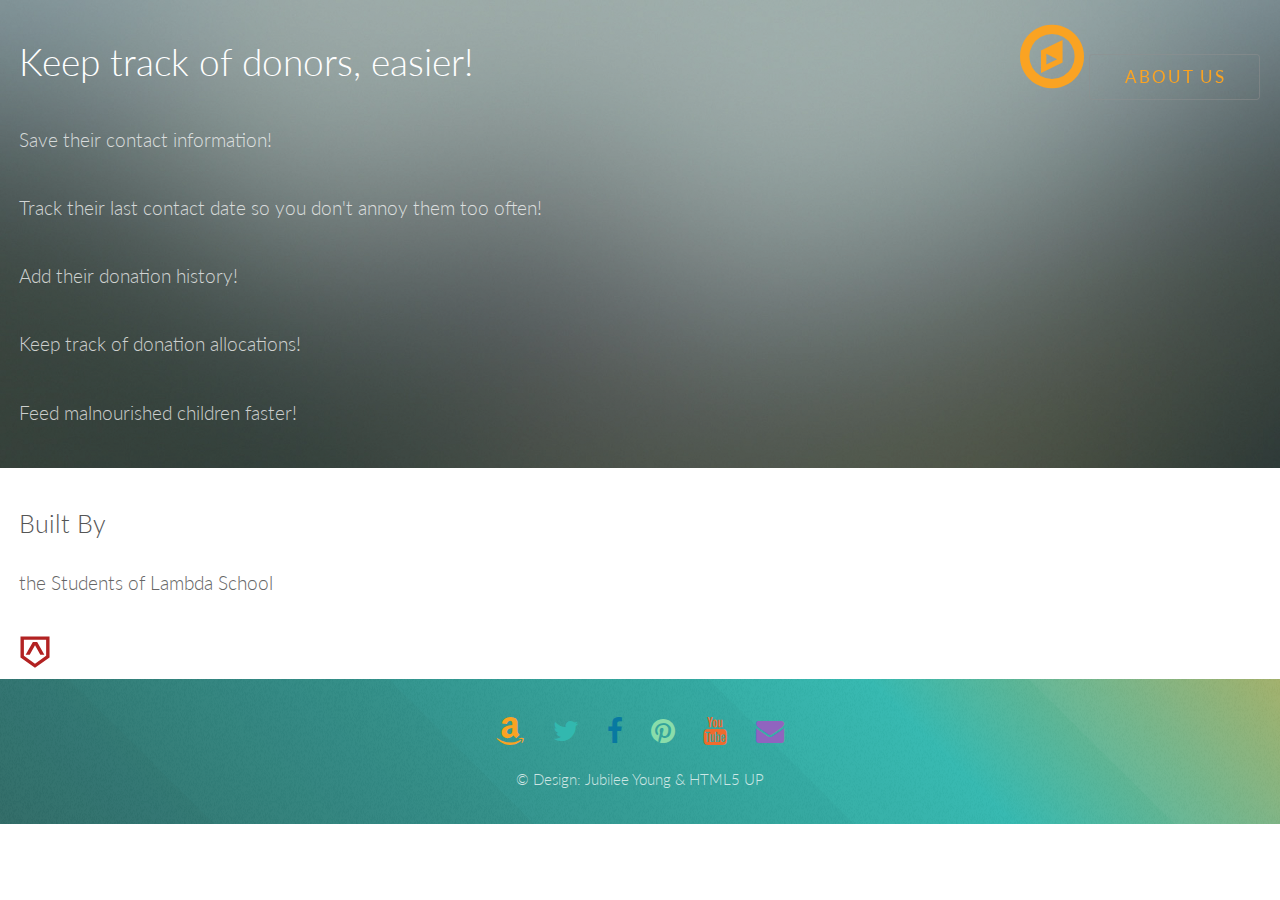
==== commit 87266e2c: "Fixed odd scaling bug, now scales down below 320px." ====
--- a/about.html
+++ b/about.html
@@ -29,145 +29,10 @@
 
     <nav id="compass-bar">
       <a href="#" id="compass-link"><i id="compass-icon" class="major icon fa-compass"></i></a>
+      <a href="#" class="button">About Us</a>
     </nav>
     <!-- <header><img src="bcfassets/Bountiful-logo.png" /></header> -->
 		<!-- Header -->
-			<section id="header">
-        <svg class="bcflogo" version="1.1" id="Layer_1" xmlns="http://www.w3.org/2000/svg" xmlns:xlink="http://www.w3.org/1999/xlink" x="0px" y="0px"
-          viewBox="0 0 580 180" style="enable-background:new 0 0 580 180;" xml:space="preserve">
-          <style type="text/css">
-          .st0{fill:#3A3580;}
-          .st1{fill:#BE3269;}
-          .st2{fill:#BE3269;}
-          .st3{fill:#D45E27;}
-          .st4{fill:#D45E27;}
-          .st5{fill:#3A3580;}
-          </style>
-          <g>
-          <g>
-          <g>
-            <path class="st0" d="M53.6,137.9c-0.4-0.5-0.9-0.9-1.5-1.2c-0.6-0.3-1.3-0.4-2.1-0.4c-0.8,0-1.5,0.2-2.2,0.5
-              c-0.7,0.3-1.3,0.7-1.7,1.3c-0.5,0.5-0.9,1.2-1.2,1.9c-0.3,0.7-0.4,1.6-0.4,2.4c0,0.9,0.1,1.7,0.4,2.4c0.3,0.7,0.7,1.4,1.1,1.9
-              c0.5,0.5,1,1,1.7,1.3c0.7,0.3,1.4,0.5,2.1,0.5c0.9,0,1.6-0.2,2.3-0.5c0.7-0.4,1.2-0.9,1.6-1.5l3.5,2.6c-0.8,1.1-1.8,2-3,2.5
-              c-1.2,0.5-2.5,0.8-3.8,0.8c-1.5,0-2.8-0.2-4.1-0.7c-1.3-0.5-2.3-1.1-3.2-2c-0.9-0.9-1.6-1.9-2.1-3.1c-0.5-1.2-0.8-2.6-0.8-4.1
-              c0-1.5,0.2-2.9,0.8-4.1c0.5-1.2,1.2-2.3,2.1-3.1c0.9-0.9,2-1.5,3.2-2c1.2-0.5,2.6-0.7,4.1-0.7c0.5,0,1.1,0,1.7,0.1
-              c0.6,0.1,1.2,0.3,1.7,0.5c0.6,0.2,1.1,0.5,1.6,0.9c0.5,0.4,1,0.8,1.4,1.3L53.6,137.9z"/>
-          </g>
-          <polygon class="st0" points="67.1,133 71.2,133 71.2,140 79.3,140 79.3,133 83.5,133 83.5,151.9 79.3,151.9 79.3,143.7
-            71.2,143.7 71.2,151.9 67.1,151.9 		"/>
-          <rect x="94.8" y="133" class="st0" width="4.2" height="18.9"/>
-          <polygon class="st0" points="110.4,133 114.6,133 114.6,148.1 122.3,148.1 122.3,151.9 110.4,151.9 		"/>
-          <g>
-            <path class="st0" d="M136.3,148.1h2.2c1,0,1.9-0.1,2.7-0.3c0.8-0.2,1.5-0.5,2.2-1c0.6-0.5,1.1-1.1,1.4-1.8
-              c0.3-0.7,0.5-1.6,0.5-2.7c0-0.9-0.2-1.7-0.5-2.4c-0.4-0.7-0.8-1.2-1.4-1.7c-0.6-0.4-1.3-0.8-2.1-1c-0.8-0.2-1.6-0.3-2.5-0.3h-2.5
-              V148.1z M132.1,133h6.3c1.5,0,3,0.2,4.3,0.5c1.4,0.3,2.6,0.9,3.6,1.6c1,0.8,1.8,1.7,2.4,3c0.6,1.2,0.9,2.7,0.9,4.4
-              c0,1.5-0.3,2.9-0.9,4c-0.6,1.2-1.4,2.1-2.3,2.9c-1,0.8-2.1,1.4-3.4,1.8c-1.3,0.4-2.6,0.6-4,0.6h-6.8V133z"/>
-            <path class="st0" d="M164,140.8h2.5c0.4,0,0.8,0,1.2,0c0.4,0,0.8-0.1,1.1-0.2c0.3-0.1,0.6-0.3,0.9-0.6c0.2-0.3,0.3-0.7,0.3-1.2
-              c0-0.5-0.1-0.9-0.3-1.2c-0.2-0.3-0.4-0.5-0.8-0.7c-0.3-0.2-0.7-0.3-1-0.3c-0.4-0.1-0.8-0.1-1.2-0.1H164V140.8z M159.9,133h7.3
-              c1,0,1.9,0.1,2.7,0.3c0.9,0.2,1.6,0.5,2.3,0.9c0.7,0.4,1.2,1,1.5,1.8c0.4,0.7,0.6,1.7,0.6,2.8c0,1.3-0.4,2.5-1,3.4
-              c-0.7,0.9-1.7,1.5-3,1.8l4.8,8h-5l-4-7.6H164v7.6h-4.2V133z"/>
-          </g>
-          <polygon class="st0" points="184.8,133 197.7,133 197.7,136.8 189,136.8 189,140.4 197.2,140.4 197.2,144.2 189,144.2 189,148.1
-            198.2,148.1 198.2,151.9 184.8,151.9 		"/>
-          <polygon class="st0" points="209,133 214.7,133 222.7,146.1 222.8,146.1 222.8,133 226.9,133 226.9,151.9 221.5,151.9
-            213.2,138.4 213.2,138.4 213.2,151.9 209,151.9 		"/>
-          <polygon class="st0" points="240.8,140.5 237.4,140.5 239.4,133 243.2,133 		"/>
-          <g>
-            <path class="st0" d="M263,137.6c-0.3-0.4-0.8-0.7-1.4-0.9c-0.6-0.2-1.1-0.3-1.6-0.3c-0.3,0-0.6,0-0.9,0.1
-              c-0.3,0.1-0.6,0.2-0.9,0.3c-0.3,0.2-0.5,0.4-0.7,0.6c-0.2,0.2-0.3,0.6-0.3,0.9c0,0.6,0.2,1,0.6,1.3c0.4,0.3,1,0.6,1.6,0.8
-              c0.7,0.2,1.3,0.4,2.1,0.6c0.7,0.2,1.4,0.5,2.1,0.9c0.7,0.4,1.2,0.9,1.6,1.6c0.4,0.7,0.6,1.5,0.6,2.6c0,1.1-0.2,2-0.6,2.8
-              c-0.4,0.8-0.9,1.4-1.6,2c-0.7,0.5-1.4,0.9-2.3,1.2c-0.9,0.2-1.8,0.4-2.8,0.4c-1.2,0-2.4-0.2-3.4-0.6c-1.1-0.4-2-1-2.9-1.8l3-3.3
-              c0.4,0.6,1,1,1.6,1.3c0.7,0.3,1.3,0.5,2,0.5c0.3,0,0.7,0,1-0.1c0.4-0.1,0.7-0.2,0.9-0.4c0.3-0.2,0.5-0.4,0.7-0.6
-              c0.2-0.2,0.3-0.5,0.3-0.9c0-0.6-0.2-1-0.7-1.4c-0.4-0.3-1-0.6-1.6-0.8c-0.7-0.2-1.4-0.5-2.1-0.7c-0.8-0.2-1.5-0.5-2.1-0.9
-              c-0.7-0.4-1.2-0.9-1.6-1.5c-0.4-0.6-0.7-1.5-0.7-2.5c0-1,0.2-1.9,0.6-2.7c0.4-0.8,0.9-1.4,1.6-1.9c0.7-0.5,1.4-0.9,2.3-1.2
-              c0.9-0.3,1.8-0.4,2.7-0.4c1.1,0,2.1,0.2,3.1,0.5c1,0.3,1.9,0.8,2.7,1.5L263,137.6z"/>
-          </g>
-          <polygon class="st0" points="292.1,133 304.7,133 304.7,136.8 296.2,136.8 296.2,140.7 304.1,140.7 304.1,144.5 296.2,144.5
-            296.2,151.9 292.1,151.9 		"/>
-          <g>
-            <path class="st0" d="M318.5,142.4c0,0.9,0.1,1.7,0.4,2.4c0.3,0.7,0.7,1.4,1.2,1.9c0.5,0.5,1.1,1,1.9,1.3c0.7,0.3,1.5,0.5,2.4,0.5
-              c0.9,0,1.7-0.2,2.4-0.5c0.7-0.3,1.3-0.7,1.9-1.3c0.5-0.5,0.9-1.2,1.2-1.9c0.3-0.7,0.4-1.6,0.4-2.4c0-0.9-0.1-1.7-0.4-2.4
-              c-0.3-0.8-0.7-1.4-1.2-1.9c-0.5-0.5-1.1-1-1.9-1.3c-0.7-0.3-1.5-0.5-2.4-0.5c-0.9,0-1.7,0.2-2.4,0.5c-0.7,0.3-1.3,0.7-1.9,1.3
-              c-0.5,0.5-0.9,1.2-1.2,1.9C318.7,140.8,318.5,141.6,318.5,142.4 M314.2,142.4c0-1.5,0.3-2.9,0.8-4.1c0.5-1.2,1.2-2.3,2.1-3.1
-              c0.9-0.9,2-1.5,3.2-2c1.3-0.5,2.6-0.7,4.1-0.7c1.5,0,2.8,0.2,4.1,0.7c1.2,0.5,2.3,1.1,3.2,2c0.9,0.9,1.6,1.9,2.1,3.1
-              c0.5,1.2,0.8,2.6,0.8,4.1c0,1.5-0.3,2.9-0.8,4.1c-0.5,1.2-1.2,2.3-2.1,3.1c-0.9,0.9-2,1.5-3.2,2c-1.3,0.5-2.6,0.7-4.1,0.7
-              c-1.5,0-2.8-0.2-4.1-0.7c-1.2-0.5-2.3-1.1-3.2-2c-0.9-0.9-1.6-1.9-2.1-3.1C314.5,145.3,314.2,144,314.2,142.4"/>
-            <path class="st0" d="M360.9,144.6c0,1.1-0.2,2.2-0.5,3.1c-0.3,0.9-0.8,1.8-1.5,2.5c-0.7,0.7-1.5,1.2-2.5,1.6
-              c-1,0.4-2.1,0.6-3.5,0.6c-1.3,0-2.5-0.2-3.5-0.6c-1-0.4-1.8-0.9-2.5-1.6c-0.7-0.7-1.2-1.5-1.5-2.5c-0.3-0.9-0.5-2-0.5-3.1V133
-              h4.2v11.5c0,0.6,0.1,1.1,0.3,1.6s0.5,0.9,0.8,1.3c0.3,0.4,0.7,0.7,1.2,0.9c0.5,0.2,1,0.3,1.5,0.3s1.1-0.1,1.5-0.3
-              c0.5-0.2,0.9-0.5,1.2-0.9c0.3-0.4,0.6-0.8,0.8-1.3c0.2-0.5,0.3-1,0.3-1.6V133h4.2V144.6z"/>
-          </g>
-          <polygon class="st0" points="372.2,133 377.9,133 386,146.1 386,146.1 386,133 390.2,133 390.2,151.9 384.7,151.9 376.5,138.4
-            376.4,138.4 376.4,151.9 372.2,151.9 		"/>
-          <g>
-            <path class="st0" d="M405.7,148.1h2.2c1,0,1.9-0.1,2.7-0.3c0.8-0.2,1.6-0.5,2.2-1c0.6-0.5,1.1-1.1,1.4-1.8
-              c0.4-0.7,0.5-1.6,0.5-2.7c0-0.9-0.2-1.7-0.5-2.4c-0.3-0.7-0.8-1.2-1.4-1.7c-0.6-0.4-1.3-0.8-2.1-1c-0.8-0.2-1.6-0.3-2.5-0.3h-2.5
-              V148.1z M401.5,133h6.2c1.5,0,3,0.2,4.3,0.5c1.4,0.3,2.5,0.9,3.6,1.6c1,0.8,1.8,1.7,2.4,3c0.6,1.2,0.9,2.7,0.9,4.4
-              c0,1.5-0.3,2.9-0.9,4c-0.6,1.2-1.4,2.1-2.3,2.9c-1,0.8-2.1,1.4-3.4,1.8c-1.3,0.4-2.6,0.6-4,0.6h-6.8V133z"/>
-          </g>
-          <path class="st0" d="M437.1,138.5l-2.3,5.9h4.6L437.1,138.5z M435.5,133h3.4l8.2,18.9h-4.7l-1.6-4h-7.4l-1.6,4h-4.6L435.5,133z"/>
-          <polygon class="st0" points="457.8,136.7 452.4,136.7 452.4,133 467.4,133 467.4,136.7 462,136.7 462,151.9 457.8,151.9 		"/>
-          <rect x="476.9" y="133" class="st0" width="4.2" height="18.9"/>
-          <g>
-            <path class="st0" d="M495.7,142.4c0,0.9,0.1,1.7,0.4,2.4c0.3,0.7,0.7,1.4,1.2,1.9c0.5,0.5,1.1,1,1.9,1.3c0.7,0.3,1.5,0.5,2.4,0.5
-              c0.9,0,1.7-0.2,2.4-0.5c0.7-0.3,1.3-0.7,1.9-1.3c0.5-0.5,0.9-1.2,1.2-1.9c0.3-0.7,0.4-1.6,0.4-2.4c0-0.9-0.1-1.7-0.4-2.4
-              c-0.3-0.8-0.7-1.4-1.2-1.9c-0.5-0.5-1.1-1-1.9-1.3c-0.7-0.3-1.5-0.5-2.4-0.5c-0.9,0-1.7,0.2-2.4,0.5c-0.7,0.3-1.3,0.7-1.9,1.3
-              c-0.5,0.5-0.9,1.2-1.2,1.9C495.8,140.8,495.7,141.6,495.7,142.4 M491.3,142.4c0-1.5,0.3-2.9,0.8-4.1c0.5-1.2,1.2-2.3,2.1-3.1
-              c0.9-0.9,2-1.5,3.2-2c1.3-0.5,2.6-0.7,4.1-0.7c1.5,0,2.8,0.2,4.1,0.7c1.2,0.5,2.3,1.1,3.2,2c0.9,0.9,1.6,1.9,2.1,3.1
-              c0.5,1.2,0.8,2.6,0.8,4.1c0,1.5-0.3,2.9-0.8,4.1c-0.5,1.2-1.2,2.3-2.1,3.1c-0.9,0.9-2,1.5-3.2,2c-1.3,0.5-2.6,0.7-4.1,0.7
-              c-1.5,0-2.8-0.2-4.1-0.7c-1.2-0.5-2.3-1.1-3.2-2c-0.9-0.9-1.6-1.9-2.1-3.1C491.6,145.3,491.3,144,491.3,142.4"/>
-          </g>
-          <polygon class="st0" points="522.1,133 527.8,133 535.8,146.1 535.8,146.1 535.8,133 540,133 540,151.9 534.6,151.9 526.3,138.4
-            526.3,138.4 526.3,151.9 522.1,151.9 		"/>
-          </g>
-          <g>
-          <g>
-            <rect x="318.1" y="38.8" class="st0" width="18.3" height="64.9"/>
-            <rect x="295.6" y="29.6" class="st1" width="63.2" height="18.3"/>
-            <g>
-              <path class="st2" d="M101.9,85.7c-10.5,0-19-8.5-19-19c0-10.5,8.5-19,19-19c10.5,0,19,8.5,19,19
-                C120.9,77.1,112.4,85.7,101.9,85.7 M101.9,29.6c-20.4,0-37,16.6-37,37c0,20.4,16.6,37,37,37c20.4,0,37-16.6,37-37
-                C138.9,46.2,122.3,29.6,101.9,29.6"/>
-            </g>
-            <rect x="530.4" y="29.6" class="st1" width="18.3" height="74"/>
-            <rect x="530.4" y="85.3" class="st3" width="44.1" height="18.3"/>
-            <rect x="222.9" y="29.6" class="st4" width="18.3" height="74"/>
-            <polygon class="st0" points="285.5,103.6 267.1,103.5 222.9,29.6 241.2,29.7 			"/>
-            <rect x="267.2" y="29.6" class="st2" width="18.3" height="74"/>
-            <rect x="402.4" y="29.6" class="st1" width="18.3" height="74"/>
-            <rect x="402.4" y="29.6" class="st2" width="44.1" height="18.3"/>
-            <rect x="402.4" y="61.1" class="st3" width="38.5" height="18.3"/>
-            <path class="st5" d="M147.9,72.2V29.8h18.3v42.4c0,7.3,6,13.3,13.3,13.3c7.3,0,13.3-6,13.3-13.3V29.8h18.3v42.4
-              c0,17.5-14.1,31.6-31.6,31.6S147.9,89.7,147.9,72.2z"/>
-            <path class="st3" d="M32.1,29.6H5.6v18h26.5c2.9,0,5.3,2.4,5.3,5.3c0,2.9-2.4,5.3-5.3,5.3H5.6v18h26.5
-              c12.8,0,23.3-10.4,23.3-23.3S44.9,29.6,32.1,29.6z"/>
-            <g>
-              <path class="st1" d="M5.6,58.2v18h29.1c2.8,0,5,2.2,5,5s-2.2,5-5,5H5.6v17.4H35c12.5,0,22.7-10.2,22.7-22.7S47.5,58.2,35,58.2
-                H5.6v17.6"/>
-            </g>
-            <path class="st0" d="M456.3,72.2V29.8h18.3v42.4c0,7.3,6,13.3,13.3,13.3c7.3,0,13.3-6,13.3-13.3V29.8h18.3v42.4
-              c0,17.5-14.1,31.6-31.6,31.6S456.3,89.7,456.3,72.2z"/>
-            <rect x="5.6" y="29.6" class="st0" width="18.3" height="74"/>
-          </g>
-          <rect x="369.2" y="29.6" class="st5" width="18.3" height="74"/>
-          </g>
-          </g>
-        </svg>
-				<div class="inner">
-					<!-- <img class ="palerbg" src="bcfassets/Bountiful-logo.png" /> -->
-					<h1>Welcome <br />
-          to <strong>Donor Management Services</strong></h1>
-					<p>Saving lives since 2008,<br />
-					and much faster since 2019.</p>
-          <ul class="actions special">
-            <li></li>
-            <li><a href="login.html" class="button wide primary">Log In</a></li>
-						<li><a href="login.html" class="button wide">Request Account</a></li>
-            <!-- <li><a href="#" class="button wide">More Info</a></li> -->
-					</ul>
-				</div>
-			</section>
-
       <section>
       <!-- <ul class="actions special">
         <li><a href="login.html" class="button wide primary">Log In</a></li>
--- a/assets/css/main.css
+++ b/assets/css/main.css
@@ -6160,7 +6160,7 @@
   top: 0;
   width: 100%;
 }
-#header .button.primary {
+#header .button.primary.wide {
   -moz-animation: none !important;
   -webkit-animation: none !important;
   -ms-animation: none !important;
@@ -7134,10 +7134,6 @@
   color: #ffffff;
 }
 
-html, body {
-  min-width: 320px;
-}
-
 /* Main */
 .main {
   padding: 2em 1em 0.1em 1em;
@@ -7178,6 +7174,42 @@
 #compass-bar #compass-icon {
   color: #faa322;
 }
+@-webkit-keyframes spin {
+  0% {
+    -webkit-transform: rotate(0deg);
+    /* Chrome, Opera 15+, Safari 3.1+ */
+    -ms-transform: rotate(0deg);
+    /* IE 9 */
+    transform: rotate(0deg);
+    /* Firefox 16+, IE 10+, Opera */
+  }
+  100% {
+    -webkit-transform: rotate(360deg);
+    /* Chrome, Opera 15+, Safari 3.1+ */
+    -ms-transform: rotate(360deg);
+    /* IE 9 */
+    transform: rotate(360deg);
+    /* Firefox 16+, IE 10+, Opera */
+  }
+}
+@keyframes spin {
+  0% {
+    -webkit-transform: rotate(0deg);
+    /* Chrome, Opera 15+, Safari 3.1+ */
+    -ms-transform: rotate(0deg);
+    /* IE 9 */
+    transform: rotate(0deg);
+    /* Firefox 16+, IE 10+, Opera */
+  }
+  100% {
+    -webkit-transform: rotate(360deg);
+    /* Chrome, Opera 15+, Safari 3.1+ */
+    -ms-transform: rotate(360deg);
+    /* IE 9 */
+    transform: rotate(360deg);
+    /* Firefox 16+, IE 10+, Opera */
+  }
+}
 @media (min-width: 900px) {
   body, input, select, textarea {
     font-size: 13pt;
@@ -7252,12 +7284,5 @@
     font-size: 15pt;
   }
 }
-@media (max-width: 350px) {
-  body, input, select, textarea {
-    padding-left: 0 !important;
-    padding-right: 0 !important;
-    font-size: 9pt;
-  }
-}
 
 /*# sourceMappingURL=main.css.map */
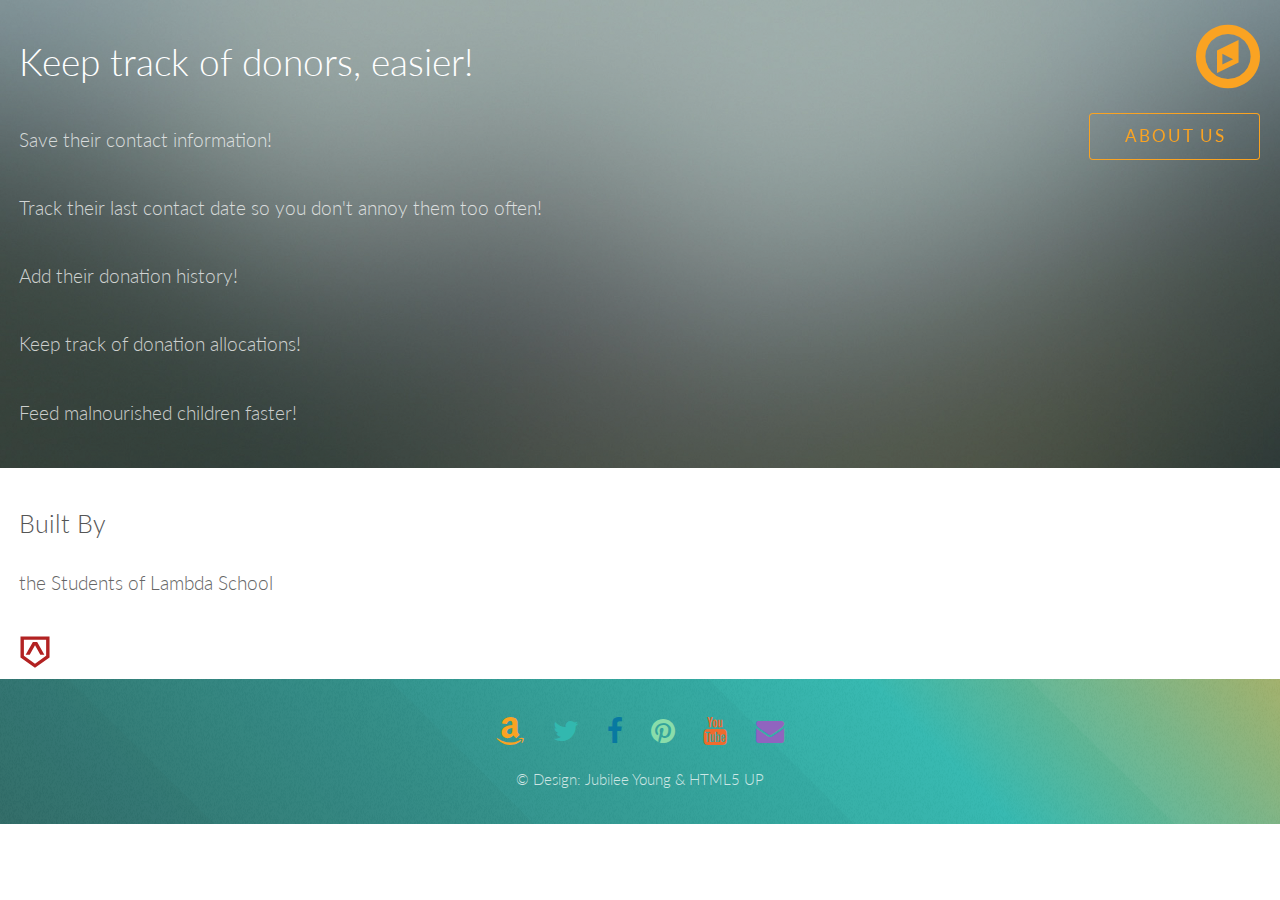
==== commit 74cdae4c: "Buttons prettied, compass rotates." ====
--- a/about.html
+++ b/about.html
@@ -29,7 +29,9 @@
 
     <nav id="compass-bar">
       <a href="#" id="compass-link"><i id="compass-icon" class="major icon fa-compass"></i></a>
-      <a href="#" class="button">About Us</a>
+      <div id="navpanel">
+        <a href="#" class="button nav-button">About Us</a>
+      </div>
     </nav>
     <!-- <header><img src="bcfassets/Bountiful-logo.png" /></header> -->
 		<!-- Header -->
--- a/assets/css/main.css
+++ b/assets/css/main.css
@@ -5921,6 +5921,7 @@
 button:active,
 .button:active {
   background-color: rgba(144, 144, 144, 0.2);
+  border: 1px inset rgba(144, 144, 144, 0.5);
 }
 input[type=submit].icon:before,
 input[type=reset].icon:before,
@@ -5966,6 +5967,29 @@
     min-width: 17em;
   }
 }
+input[type=submit].nav-button,
+input[type=reset].nav-button,
+input[type=button].nav-button,
+button.nav-button,
+.button.nav-button {
+  box-shadow: inset 0 0 0 1px #faa322;
+}
+input[type=submit].nav-button:hover,
+input[type=reset].nav-button:hover,
+input[type=button].nav-button:hover,
+button.nav-button:hover,
+.button.nav-button:hover {
+  background-color: rgba(255, 255, 255, 0.125);
+  box-shadow: inset 0 0 5px 1px #faa322;
+}
+input[type=submit].nav-button:active,
+input[type=reset].nav-button:active,
+input[type=button].nav-button:active,
+button.nav-button:active,
+.button.nav-button:active {
+  background-color: rgba(255, 255, 255, 0.25);
+  border: 1px inset #f2b65d;
+}
 input[type=submit].primary,
 input[type=reset].primary,
 input[type=button].primary,
@@ -5988,6 +6012,7 @@
 button.primary:active,
 .button.primary:active {
   background-color: #484848;
+  border: 2px inset #f2b65d;
 }
 input[type=submit].disabled, input[type=submit]:disabled,
 input[type=reset].disabled,
@@ -6000,18 +6025,6 @@
 .button:disabled {
   cursor: default;
   opacity: 0.25;
-}
-@media (max-width: 350px) {
-  input[type=submit],
-input[type=reset],
-input[type=button],
-button,
-.button {
-    padding-left: 0 !important;
-    padding-right: 0 !important;
-    margin-left: 0 !important;
-    margin-right: 0 !important;
-  }
 }
 
 #header {
@@ -6114,10 +6127,10 @@
   padding-left: 0;
 }
 #header .inner {
-  -moz-transition: -moz-transform 1.5s ease, opacity 2s ease;
-  -webkit-transition: -webkit-transform 1.5s ease, opacity 2s ease;
-  -ms-transition: -ms-transform 1.5s ease, opacity 2s ease;
-  transition: transform 1.5s ease, opacity 2s ease;
+  -moz-transition: -moz-transform 0.75s ease, opacity 1s ease;
+  -webkit-transition: -webkit-transform 0.75s ease, opacity 1s ease;
+  -ms-transition: -ms-transform 0.75s ease, opacity 1s ease;
+  transition: transform 0.75s ease, opacity 1s ease;
   -moz-transition-delay: 0.25s;
   -webkit-transition-delay: 0.25s;
   -ms-transition-delay: 0.25s;
@@ -6131,14 +6144,14 @@
   z-index: 1;
 }
 #header .inner .actions {
-  -moz-transition: -moz-transform 1.25s ease;
-  -webkit-transition: -webkit-transform 1.25s ease;
-  -ms-transition: -ms-transform 1.25s ease;
-  transition: transform 1.25s ease;
-  -moz-transition-delay: 1s;
-  -webkit-transition-delay: 1s;
-  -ms-transition-delay: 1s;
-  transition-delay: 1s;
+  -moz-transition: -moz-transform 0.6s ease;
+  -webkit-transition: -webkit-transform 0.6s ease;
+  -ms-transition: -ms-transform 0.6s ease;
+  transition: transform 0.6s ease;
+  -moz-transition-delay: 0.5s;
+  -webkit-transition-delay: 0.5s;
+  -ms-transition-delay: 0.5s;
+  transition-delay: 0.5s;
   -moz-transform: translateY(0);
   -webkit-transform: translateY(0);
   -ms-transform: translateY(0);
@@ -6146,10 +6159,10 @@
   opacity: 1;
 }
 #header:after {
-  -moz-transition: opacity 1s ease;
-  -webkit-transition: opacity 1s ease;
-  -ms-transition: opacity 1s ease;
-  transition: opacity 1s ease;
+  -moz-transition: opacity 0.5s ease;
+  -webkit-transition: opacity 0.5s ease;
+  -ms-transition: opacity 0.5s ease;
+  transition: opacity 0.5s ease;
   background-image: linear-gradient(45deg, #32b8af, #316c68);
   overflow: hidden;
   content: "";
@@ -7174,6 +7187,11 @@
 #compass-bar #compass-icon {
   color: #faa322;
 }
+#compass-bar #compass-icon:hover {
+  -webkit-animation: spin 1.5s linear infinite;
+  animation: spin 1.5s linear infinite;
+}
+
 @-webkit-keyframes spin {
   0% {
     -webkit-transform: rotate(0deg);
@@ -7281,7 +7299,7 @@
 @media (min-width: 1800px) {
   /* Basic */
   body, input, select, textarea {
-    font-size: 15pt;
+    font-size: 16pt;
   }
 }
 
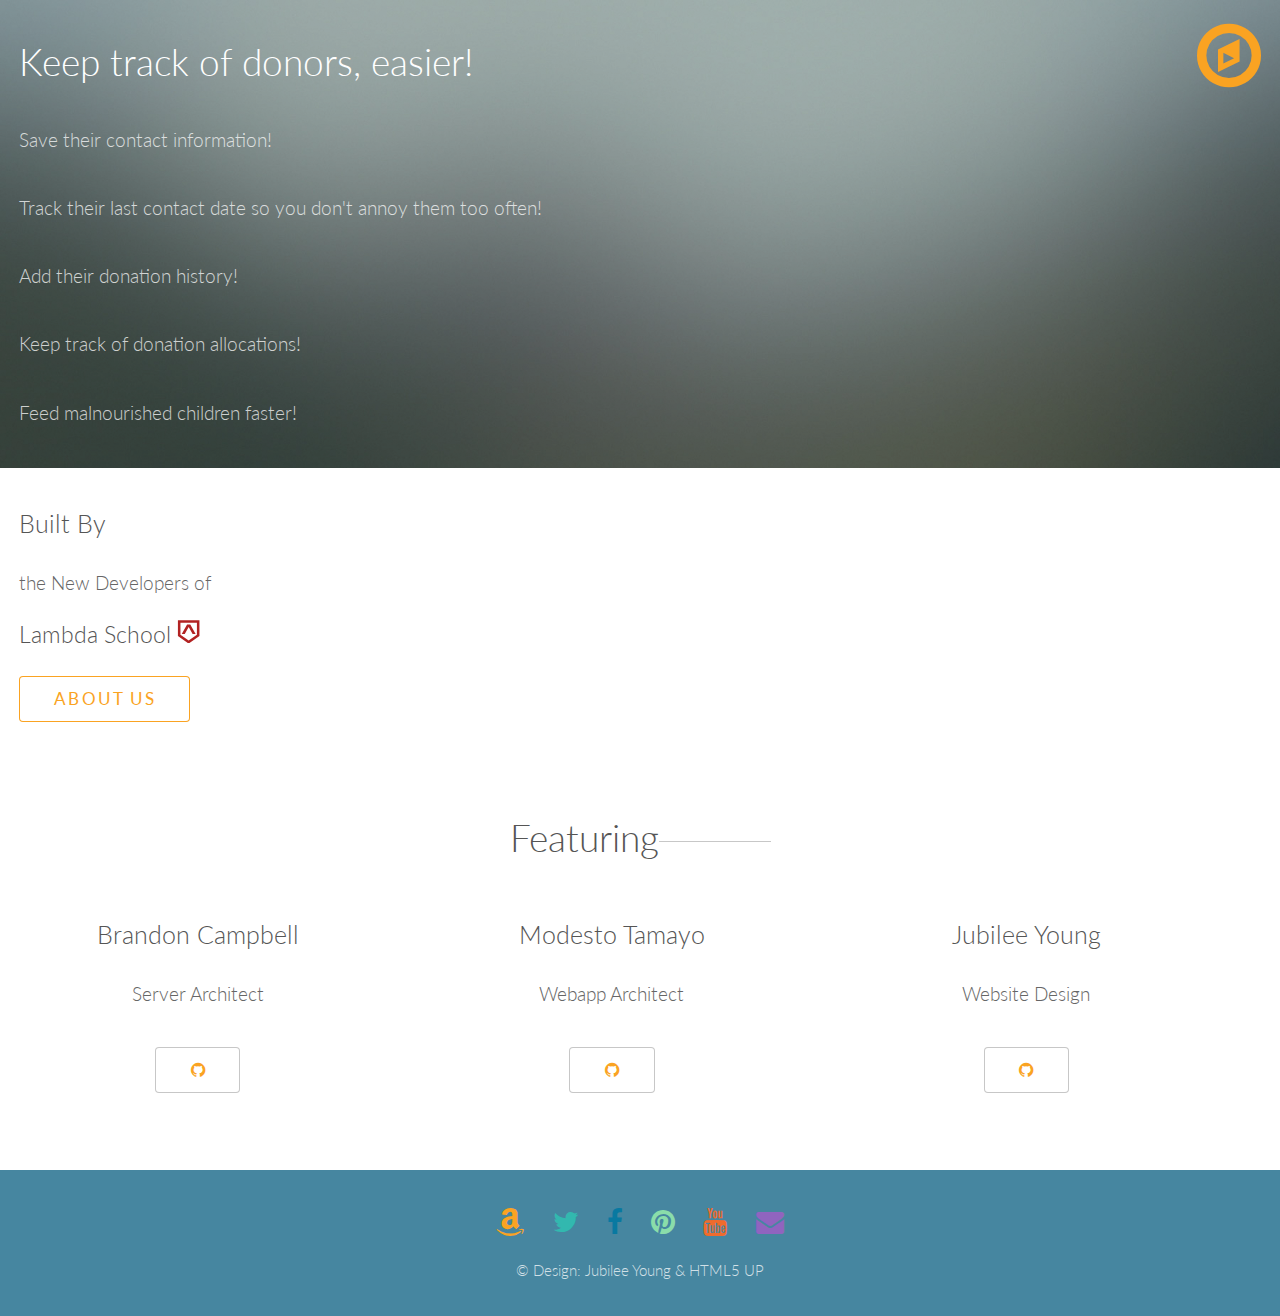
==== commit d270dd8d: "Compass bugfixed, terse about page drafted." ====
--- a/about.html
+++ b/about.html
@@ -29,8 +29,10 @@
 
     <nav id="compass-bar">
       <a href="#" id="compass-link"><i id="compass-icon" class="major icon fa-compass"></i></a>
-      <div id="navpanel">
-        <a href="#" class="button nav-button">About Us</a>
+      <div id="nav-panel" class="invisible">
+        <a href="login.html" class="button nav-button primary">Log In</a>
+        <a href="#" class="button nav-button">Sign Up</a>
+        <a href="about.html" class="button nav-button">About Us</a>
       </div>
     </nav>
     <!-- <header><img src="bcfassets/Bountiful-logo.png" /></header> -->
@@ -67,10 +69,11 @@
     </div>
     </section>
     <section id="two" class="main style1">
-      <div class="container">
-      <h3>Built By</h3>
-      <p>the Students of Lambda School</p>
-      <svg class="d-block" width="32" height="32" viewbox="75 80 177 180" xmlns="http://www.w3.org/2000/svg" focusable="false"><title>Lambda</title><path d="M151.48572955 113.62307213l-40.54266566 72.53066485h22.85333277l29.78266592-53.83333199 29.78266592 53.83333199h22.85333276l-40.54266565-72.53066485z" fill="#B22222" /><path d="M163.37039592 235.8932024l-62.28666511-44.23333222v-90.92399773h125.02666354v90.62799773zM81.95573128 82.19853958V201.2265366l81.41466464 57.85866522 81.83199795-58.15466521V82.19853958z" fill="#B22222" /></svg>
+      <div class="container wordbox">
+        <h3>Built By</h3>
+        <p>the New Developers of</p>
+        <h4>Lambda School <svg class="d-block" width="1em" viewbox="75 80 177 180" xmlns="http://www.w3.org/2000/svg" focusable="false"><title>Lambda</title><path d="M151.48572955 113.62307213l-40.54266566 72.53066485h22.85333277l29.78266592-53.83333199 29.78266592 53.83333199h22.85333276l-40.54266565-72.53066485z" fill="#B22222" /><path d="M163.37039592 235.8932024l-62.28666511-44.23333222v-90.92399773h125.02666354v90.62799773zM81.95573128 82.19853958V201.2265366l81.41466464 57.85866522 81.83199795-58.15466521V82.19853958z" fill="#B22222" /></svg></h4>
+        <a href="about.html" class="button nav-button">About Us</a>
 
     </div>
     </section>
@@ -120,40 +123,40 @@
 			</section> -->
 
 		<!-- Three -->
-			<!-- <section id="three" class="main style1 special">
+			<section id="three" class="main style1 special">
 				<div class="container">
 					<header class="major">
-						<h2>Adipiscing amet consequat</h2>
+						<h2>Featuring</h2>
 					</header>
-					<p>Ante nunc accumsan et aclacus nascetur ac ante amet sapien sed.</p>
+					<!-- <p>Ante nunc accumsan et aclacus nascetur ac ante amet sapien sed.</p> -->
 					<div class="row gtr-150">
 						<div class="col-4 col-12-medium">
-							<span class="image fit"><img src="images/pic02.jpg" alt="" /></span>
-							<h3>Magna feugiat lorem</h3>
-							<p>Adipiscing a commodo ante nunc magna lorem et interdum mi ante nunc lobortis non amet vis sed volutpat et nascetur.</p>
+							<span class="image fit"><img src="images/brandoncampbell.jpg" alt="" /></span>
+							<h3>Brandon Campbell</h3>
+							<p>Server Architect</p>
 							<ul class="actions special">
-								<li><a href="#" class="button">More</a></li>
+                <li><a href="#" class="button"><i class="icon fa-github"></i></a></li>
 							</ul>
 						</div>
 						<div class="col-4 col-12-medium">
-							<span class="image fit"><img src="images/pic03.jpg" alt="" /></span>
-							<h3>Magna feugiat lorem</h3>
-							<p>Adipiscing a commodo ante nunc magna lorem et interdum mi ante nunc lobortis non amet vis sed volutpat et nascetur.</p>
+							<span class="image fit"><img src="images/modestotamayo.jpg" alt="" /></span>
+							<h3>Modesto Tamayo</h3>
+							<p>Webapp Architect</p>
 							<ul class="actions special">
-								<li><a href="#" class="button">More</a></li>
+                <li><a href="#" class="button"><i class="icon fa-github"></i></a></li>
 							</ul>
 						</div>
 						<div class="col-4 col-12-medium">
-							<span class="image fit"><img src="images/pic04.jpg" alt="" /></span>
-							<h3>Magna feugiat lorem</h3>
-							<p>Adipiscing a commodo ante nunc magna lorem et interdum mi ante nunc lobortis non amet vis sed volutpat et nascetur.</p>
+							<span class="image fit"><img src="images/jubileegradient.jpg" alt="" /></span>
+							<h3>Jubilee Young</h3>
+							<p>Website Design</p>
 							<ul class="actions special">
-								<li><a href="#" class="button">More</a></li>
+								<li><a href="#" class="button"><i class="icon alt fa-github"></i></a></li>
 							</ul>
 						</div>
 					</div>
 				</div>
-			</section> -->
+			</section>
 
 		<!-- Four -->
 			<!-- <section id="four" class="main style2 special">
--- a/assets/css/main.css
+++ b/assets/css/main.css
@@ -6433,9 +6433,13 @@
 }
 
 .container {
-  margin: 0 auto;
+  margin: 0 auto 2em;
   max-width: 90em;
   width: 100%;
+}
+
+.wordbox p {
+  margin-bottom: 1em;
 }
 
 /* Row */
@@ -7177,12 +7181,27 @@
 }
 
 #compass-bar {
-  padding: 20px;
   text-align: right;
   position: fixed;
-  top: 0;
+  top: 1em;
+  right: 1em;
+  width: 15em;
+}
+#compass-bar #nav-panel {
+  display: -moz-flex;
+  display: -webkit-flex;
+  display: -ms-flex;
+  display: flex;
+  -moz-flex-direction: column;
+  -webkit-flex-direction: column;
+  -ms-flex-direction: column;
+  flex-direction: column;
+  position: absolute;
+  height: 50em;
   width: 100%;
-  max-width: 100%;
+}
+#compass-bar .nav-button {
+  width: 100%;
 }
 #compass-bar #compass-icon {
   color: #faa322;
@@ -7190,6 +7209,10 @@
 #compass-bar #compass-icon:hover {
   -webkit-animation: spin 1.5s linear infinite;
   animation: spin 1.5s linear infinite;
+}
+
+.invisible {
+  visibility: hidden;
 }
 
 @-webkit-keyframes spin {
@@ -7302,5 +7325,8 @@
     font-size: 16pt;
   }
 }
+.facepic {
+  width: 20em;
+}
 
 /*# sourceMappingURL=main.css.map */
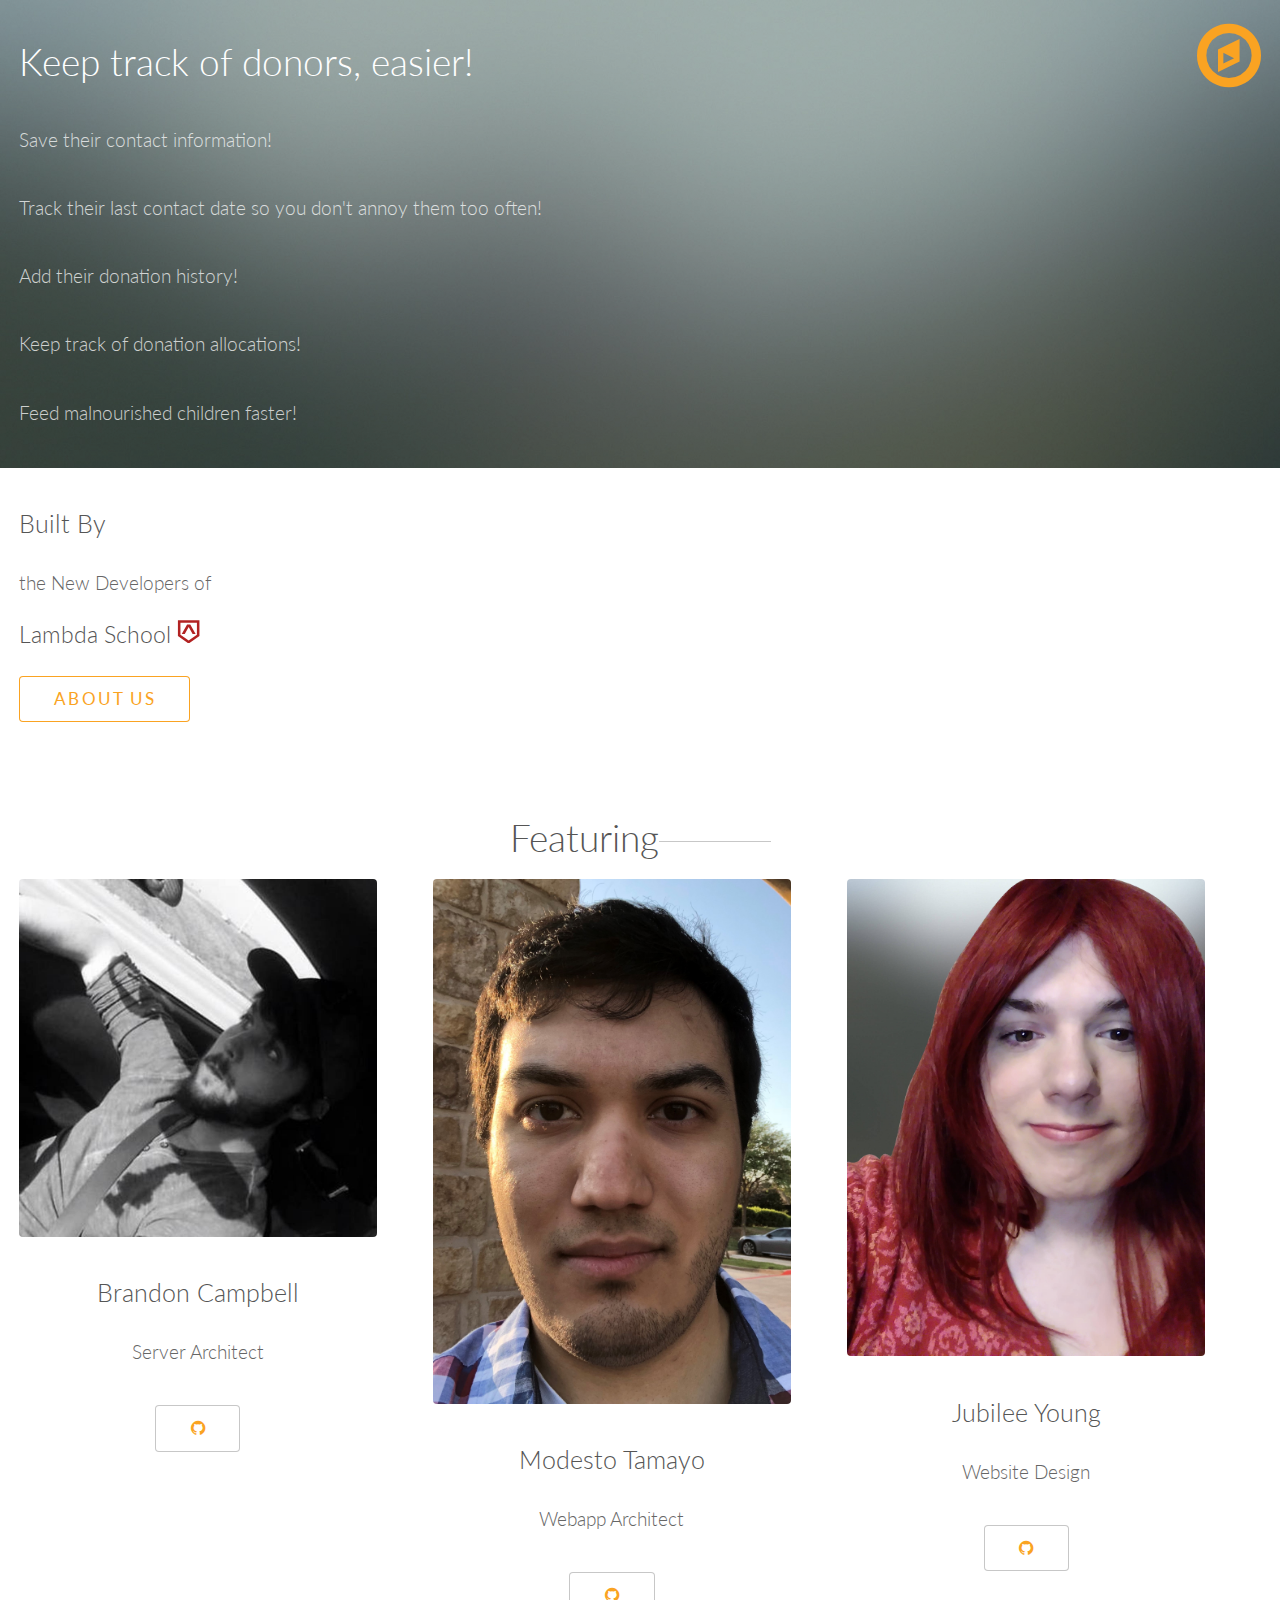
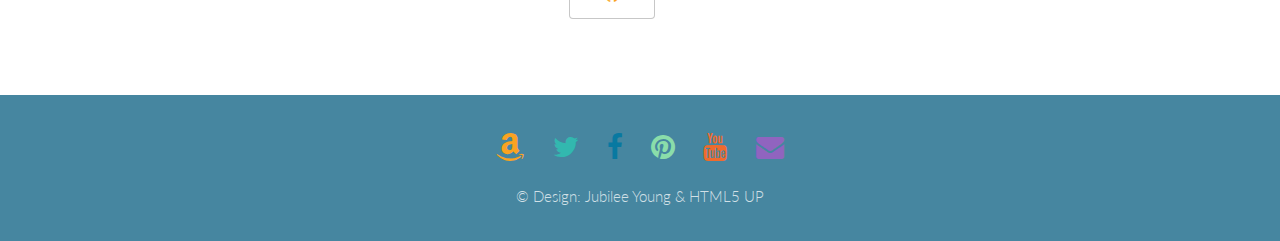
==== commit d5fedda4: "Merge pull request #3 from donor-management-bw-1902/workingjubilee" ====
--- a/about.html
+++ b/about.html
@@ -30,8 +30,8 @@
     <nav id="compass-bar">
       <a href="#" id="compass-link"><i id="compass-icon" class="major icon fa-compass"></i></a>
       <div id="nav-panel" class="invisible">
-        <a href="login.html" class="button nav-button primary">Log In</a>
-        <a href="#" class="button nav-button">Sign Up</a>
+        <a href="https://donor-management.netlify.com/" class="button nav-button primary">Log In</a>
+        <!-- <a href="#" class="button nav-button">Sign Up</a> -->
         <a href="about.html" class="button nav-button">About Us</a>
       </div>
     </nav>
--- a/assets/css/main.css
+++ b/assets/css/main.css
@@ -7197,7 +7197,7 @@
   -ms-flex-direction: column;
   flex-direction: column;
   position: absolute;
-  height: 50em;
+  height: 100%;
   width: 100%;
 }
 #compass-bar .nav-button {
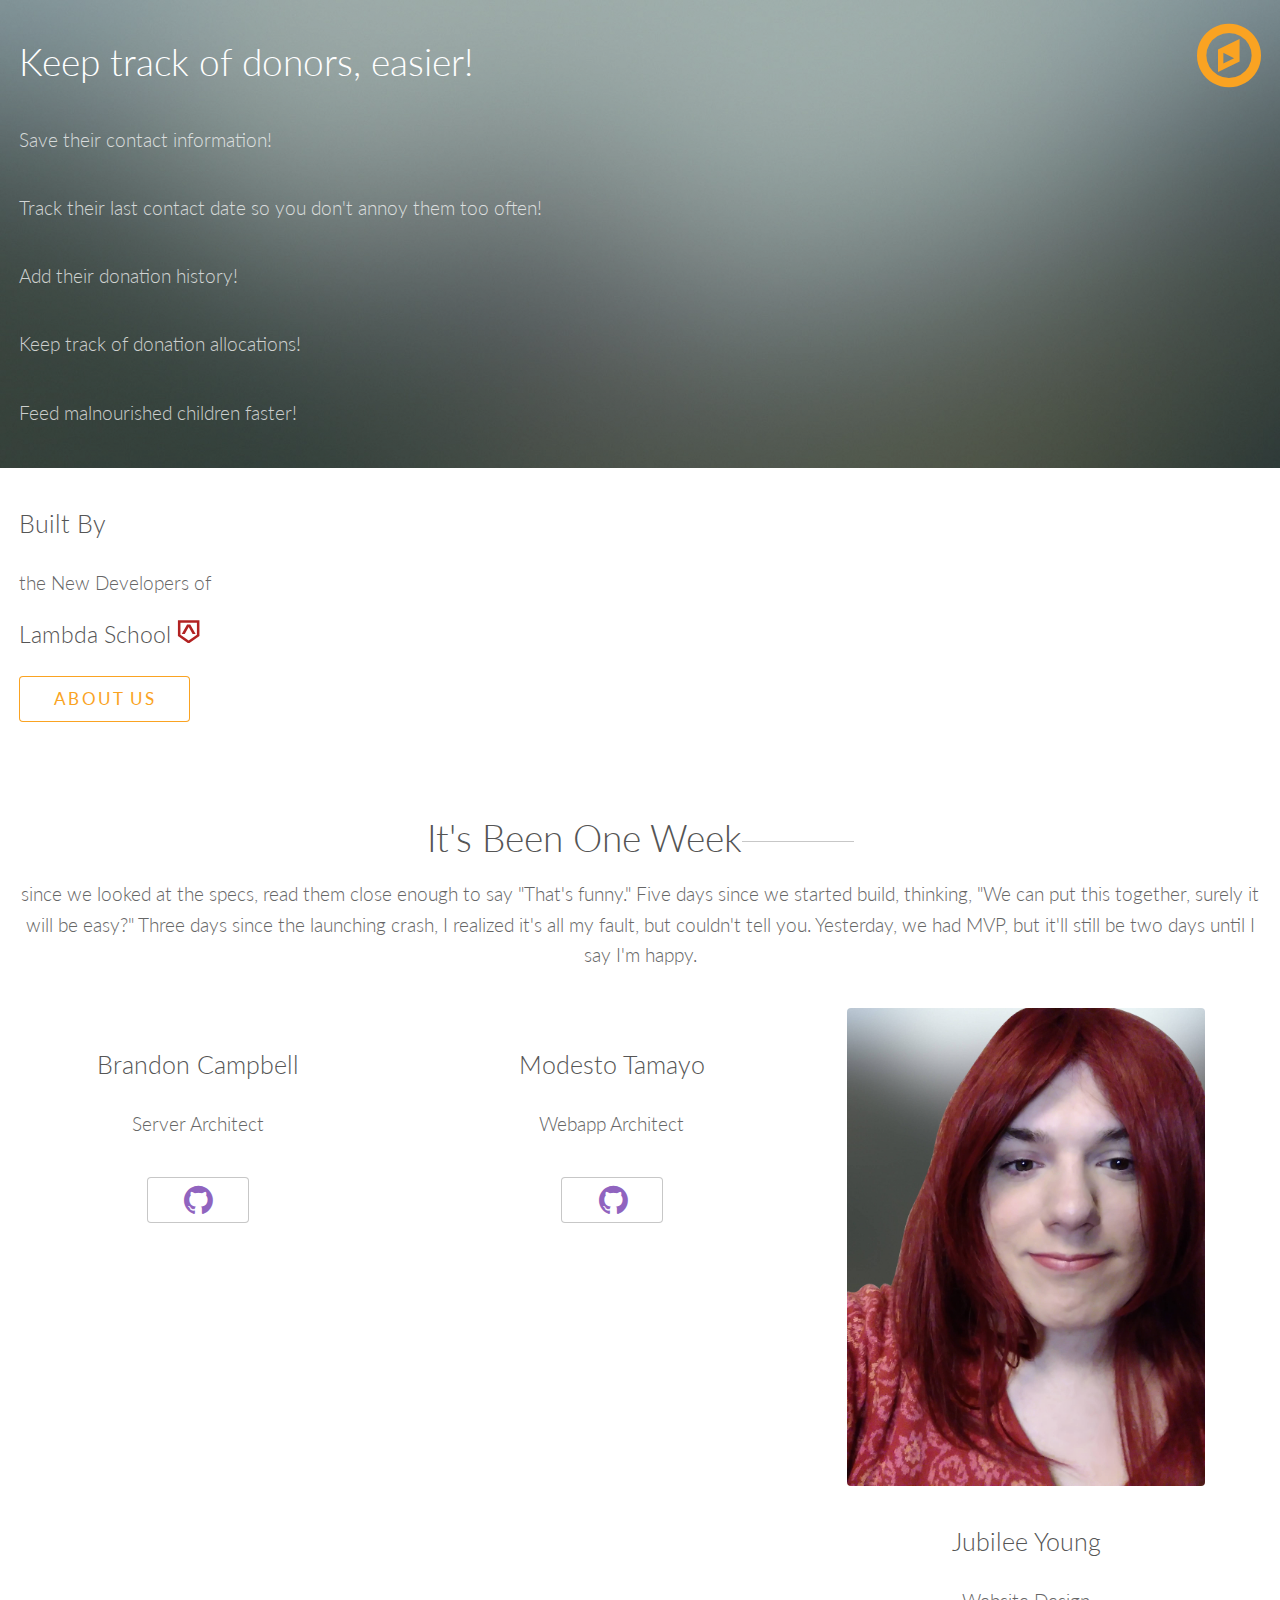
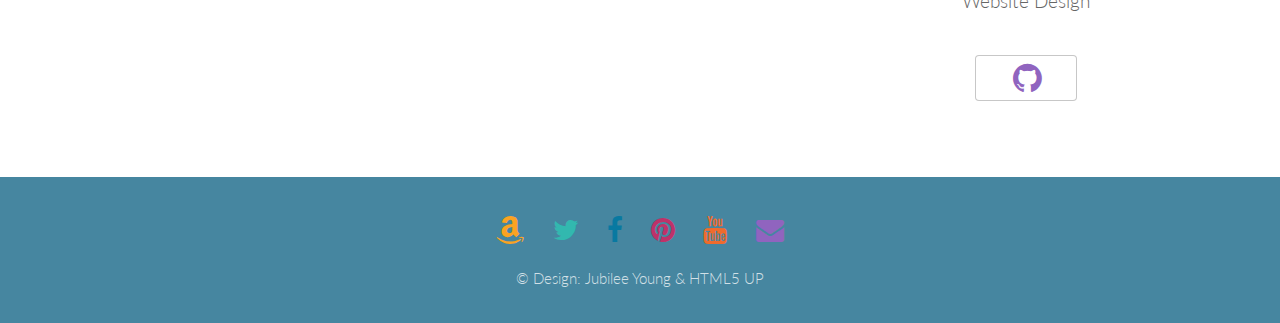
==== commit 58240910: "Readme elaborated on." ====
--- a/about.html
+++ b/about.html
@@ -5,16 +5,6 @@
 	Free for personal and commercial use under the CCA 3.0 license (html5up.net/license)
 -->
 
-<!-- Pitch: A donor management app that allows for donor communication tracking and easy user sign up.
-MVP: Board members can log in and see a list of donors and the time they were last contacted. User can log in and add a donor, their contact info, a list of their past donations, location they allocated their donation to (optional) and update the date and method of last communication.
-
-  WEB UI GOALS (Landing Page):
-  Inform donor services person they are at the right place
-  Inform donor services person they will find their info here
-  Lead donor Services person to login (links to React app)
-  Make sure web page is Fully Responsive
-  Show off a bit?
--->
 
 <html>
 	<head>
@@ -33,6 +23,7 @@
         <a href="https://donor-management.netlify.com/" class="button nav-button primary">Log In</a>
         <!-- <a href="#" class="button nav-button">Sign Up</a> -->
         <a href="about.html" class="button nav-button">About Us</a>
+        <a href="index.html" class="button nav-button">Return</a>
       </div>
     </nav>
     <!-- <header><img src="bcfassets/Bountiful-logo.png" /></header> -->
@@ -126,24 +117,24 @@
 			<section id="three" class="main style1 special">
 				<div class="container">
 					<header class="major">
-						<h2>Featuring</h2>
+						<h2>It's Been One Week</h2>
 					</header>
-					<!-- <p>Ante nunc accumsan et aclacus nascetur ac ante amet sapien sed.</p> -->
+					<p>since we looked at the specs, read them close enough to say "That's funny." Five days since we started build, thinking, "We can put this together, surely it will be easy?" Three days since the launching crash, I realized it's all my fault, but couldn't tell you. Yesterday, we had MVP, but it'll still be two days until I say I'm happy.</p>
 					<div class="row gtr-150">
 						<div class="col-4 col-12-medium">
-							<span class="image fit"><img src="images/brandoncampbell.jpg" alt="" /></span>
+							<span class="image fit"><img src="images/brandoncampbellcrop.jpg" alt="" /></span>
 							<h3>Brandon Campbell</h3>
 							<p>Server Architect</p>
 							<ul class="actions special">
-                <li><a href="#" class="button"><i class="icon fa-github"></i></a></li>
+                <li><a href="https://github.com/BrandCam" class="button"><i class="icon fa-github devteam"></i></a></li>
 							</ul>
 						</div>
 						<div class="col-4 col-12-medium">
-							<span class="image fit"><img src="images/modestotamayo.jpg" alt="" /></span>
+							<span class="image fit"><img src="images/modestotamayocrop.jpg" alt="" /></span>
 							<h3>Modesto Tamayo</h3>
 							<p>Webapp Architect</p>
 							<ul class="actions special">
-                <li><a href="#" class="button"><i class="icon fa-github"></i></a></li>
+                <li><a href="https://github.com/ModestoT" class="button"><i class="icon fa-github devteam"></i></a></li>
 							</ul>
 						</div>
 						<div class="col-4 col-12-medium">
@@ -151,7 +142,7 @@
 							<h3>Jubilee Young</h3>
 							<p>Website Design</p>
 							<ul class="actions special">
-								<li><a href="#" class="button"><i class="icon alt fa-github"></i></a></li>
+								<li><a href="https://github.com/workingjubilee" class="button"><i class="icon alt fa-github devteam"></i></a></li>
 							</ul>
 						</div>
 					</div>
@@ -172,328 +163,6 @@
 				</div>
 			</section> -->
 
-		<!-- Five -->
-		<!--
-			<section id="five" class="main style1">
-				<div class="container">
-					<header class="major special">
-						<h2>Elements</h2>
-					</header>
-
-					<section>
-						<h4>Text</h4>
-						<p>This is <b>bold</b> and this is <strong>strong</strong>. This is <i>italic</i> and this is <em>emphasized</em>.
-						This is <sup>superscript</sup> text and this is <sub>subscript</sub> text.
-						This is <u>underlined</u> and this is code: <code>for (;;) { ... }</code>. Finally, <a href="#">this is a link</a>.</p>
-						<hr />
-						<header>
-							<h4>Heading with a Subtitle</h4>
-							<p>Lorem ipsum dolor sit amet nullam id egestas urna aliquam</p>
-						</header>
-						<p>Nunc lacinia ante nunc ac lobortis. Interdum adipiscing gravida odio porttitor sem non mi integer non faucibus ornare mi ut ante amet placerat aliquet. Volutpat eu sed ante lacinia sapien lorem accumsan varius montes viverra nibh in adipiscing blandit tempus accumsan.</p>
-						<header>
-							<h5>Heading with a Subtitle</h5>
-							<p>Lorem ipsum dolor sit amet nullam id egestas urna aliquam</p>
-						</header>
-						<p>Nunc lacinia ante nunc ac lobortis. Interdum adipiscing gravida odio porttitor sem non mi integer non faucibus ornare mi ut ante amet placerat aliquet. Volutpat eu sed ante lacinia sapien lorem accumsan varius montes viverra nibh in adipiscing blandit tempus accumsan.</p>
-						<hr />
-						<h2>Heading Level 2</h2>
-						<h3>Heading Level 3</h3>
-						<h4>Heading Level 4</h4>
-						<h5>Heading Level 5</h5>
-						<h6>Heading Level 6</h6>
-						<hr />
-						<h5>Blockquote</h5>
-						<blockquote>Fringilla nisl. Donec accumsan interdum nisi, quis tincidunt felis sagittis eget tempus euismod. Vestibulum ante ipsum primis in faucibus vestibulum. Blandit adipiscing eu felis iaculis volutpat ac adipiscing accumsan faucibus. Vestibulum ante ipsum primis in faucibus lorem ipsum dolor sit amet nullam adipiscing eu felis.</blockquote>
-						<h5>Preformatted</h5>
-						<pre><code>i = 0;
-
-while (!deck.isInOrder()) {
-print 'Iteration ' + i;
-deck.shuffle();
-i++;
-}
-
-print 'It took ' + i + ' iterations to sort the deck.';</code></pre>
-					</section>
-
-					<section>
-						<h4>Lists</h4>
-						<div class="row">
-							<div class="col-6 col-12-medium">
-								<h5>Unordered</h5>
-								<ul>
-									<li>Dolor pulvinar etiam.</li>
-									<li>Sagittis adipiscing.</li>
-									<li>Felis enim feugiat.</li>
-								</ul>
-								<h5>Alternate</h5>
-								<ul class="alt">
-									<li>Dolor pulvinar etiam.</li>
-									<li>Sagittis adipiscing.</li>
-									<li>Felis enim feugiat.</li>
-								</ul>
-							</div>
-							<div class="col-6 col-12-medium">
-								<h5>Ordered</h5>
-								<ol>
-									<li>Dolor pulvinar etiam.</li>
-									<li>Etiam vel felis viverra.</li>
-									<li>Felis enim feugiat.</li>
-									<li>Dolor pulvinar etiam.</li>
-									<li>Etiam vel felis lorem.</li>
-									<li>Felis enim et feugiat.</li>
-								</ol>
-								<h5>Icons</h5>
-								<ul class="icons">
-									<li><a href="#" class="icon fa-twitter"><span class="label">Twitter</span></a></li>
-									<li><a href="#" class="icon fa-facebook"><span class="label">Facebook</span></a></li>
-									<li><a href="#" class="icon fa-instagram"><span class="label">Instagram</span></a></li>
-									<li><a href="#" class="icon fa-github"><span class="label">Github</span></a></li>
-								</ul>
-							</div>
-						</div>
-						<h5>Actions</h5>
-						<div class="row">
-							<div class="col-6 col-12-medium">
-								<ul class="actions">
-									<li><a href="#" class="button primary">Default</a></li>
-									<li><a href="#" class="button">Default</a></li>
-								</ul>
-								<ul class="actions small">
-									<li><a href="#" class="button primary small">Small</a></li>
-									<li><a href="#" class="button small">Small</a></li>
-								</ul>
-								<ul class="actions stacked">
-									<li><a href="#" class="button primary">Default</a></li>
-									<li><a href="#" class="button">Default</a></li>
-								</ul>
-								<ul class="actions stacked">
-									<li><a href="#" class="button primary small">Small</a></li>
-									<li><a href="#" class="button small">Small</a></li>
-								</ul>
-							</div>
-							<div class="col-6 col-12-medium">
-								<ul class="actions stacked">
-									<li><a href="#" class="button primary fit">Default</a></li>
-									<li><a href="#" class="button fit">Default</a></li>
-								</ul>
-								<ul class="actions stacked">
-									<li><a href="#" class="button primary small fit">Small</a></li>
-									<li><a href="#" class="button small fit">Small</a></li>
-								</ul>
-							</div>
-						</div>
-					</section>
-
-					<section>
-						<h4>Table</h4>
-						<h5>Default</h5>
-						<div class="table-wrapper">
-							<table>
-								<thead>
-									<tr>
-										<th>Name</th>
-										<th>Description</th>
-										<th>Price</th>
-									</tr>
-								</thead>
-								<tbody>
-									<tr>
-										<td>Item One</td>
-										<td>Ante turpis integer aliquet porttitor.</td>
-										<td>29.99</td>
-									</tr>
-									<tr>
-										<td>Item Two</td>
-										<td>Vis ac commodo adipiscing arcu aliquet.</td>
-										<td>19.99</td>
-									</tr>
-									<tr>
-										<td>Item Three</td>
-										<td> Morbi faucibus arcu accumsan lorem.</td>
-										<td>29.99</td>
-									</tr>
-									<tr>
-										<td>Item Four</td>
-										<td>Vitae integer tempus condimentum.</td>
-										<td>19.99</td>
-									</tr>
-									<tr>
-										<td>Item Five</td>
-										<td>Ante turpis integer aliquet porttitor.</td>
-										<td>29.99</td>
-									</tr>
-								</tbody>
-								<tfoot>
-									<tr>
-										<td colspan="2"></td>
-										<td>100.00</td>
-									</tr>
-								</tfoot>
-							</table>
-						</div>
-
-						<h5>Alternate</h5>
-						<div class="table-wrapper">
-							<table class="alt">
-								<thead>
-									<tr>
-										<th>Name</th>
-										<th>Description</th>
-										<th>Price</th>
-									</tr>
-								</thead>
-								<tbody>
-									<tr>
-										<td>Item One</td>
-										<td>Ante turpis integer aliquet porttitor.</td>
-										<td>29.99</td>
-									</tr>
-									<tr>
-										<td>Item Two</td>
-										<td>Vis ac commodo adipiscing arcu aliquet.</td>
-										<td>19.99</td>
-									</tr>
-									<tr>
-										<td>Item Three</td>
-										<td> Morbi faucibus arcu accumsan lorem.</td>
-										<td>29.99</td>
-									</tr>
-									<tr>
-										<td>Item Four</td>
-										<td>Vitae integer tempus condimentum.</td>
-										<td>19.99</td>
-									</tr>
-									<tr>
-										<td>Item Five</td>
-										<td>Ante turpis integer aliquet porttitor.</td>
-										<td>29.99</td>
-									</tr>
-								</tbody>
-								<tfoot>
-									<tr>
-										<td colspan="2"></td>
-										<td>100.00</td>
-									</tr>
-								</tfoot>
-							</table>
-						</div>
-					</section>
-
-					<section>
-						<h4>Buttons</h4>
-						<ul class="actions">
-							<li><a href="#" class="button primary">Primary</a></li>
-							<li><a href="#" class="button">Default</a></li>
-						</ul>
-						<ul class="actions">
-							<li><a href="#" class="button large">Large</a></li>
-							<li><a href="#" class="button">Default</a></li>
-							<li><a href="#" class="button small">Small</a></li>
-						</ul>
-						<ul class="actions fit">
-							<li><a href="#" class="button fit">Fit</a></li>
-							<li><a href="#" class="button primary fit">Fit</a></li>
-							<li><a href="#" class="button fit">Fit</a></li>
-						</ul>
-						<ul class="actions fit small">
-							<li><a href="#" class="button primary fit small">Fit + Small</a></li>
-							<li><a href="#" class="button fit small">Fit + Small</a></li>
-							<li><a href="#" class="button primary fit small">Fit + Small</a></li>
-						</ul>
-						<ul class="actions">
-							<li><a href="#" class="button primary icon fa-download">Icon</a></li>
-							<li><a href="#" class="button icon fa-download">Icon</a></li>
-						</ul>
-						<ul class="actions">
-							<li><span class="button primary disabled">Disabled</span></li>
-							<li><span class="button disabled">Disabled</span></li>
-						</ul>
-					</section>
-
-					<section>
-						<h4>Form</h4>
-						<form method="post" action="#">
-							<div class="row gtr-uniform gtr-50">
-								<div class="col-6 col-12-xsmall">
-									<input type="text" name="demo-name" id="demo-name" value="" placeholder="Name" />
-								</div>
-								<div class="col-6 col-12-xsmall">
-									<input type="email" name="demo-email" id="demo-email" value="" placeholder="Email" />
-								</div>
-								<div class="col-12">
-									<select name="demo-category" id="demo-category">
-										<option value="">- Category -</option>
-										<option value="1">Manufacturing</option>
-										<option value="1">Shipping</option>
-										<option value="1">Administration</option>
-										<option value="1">Human Resources</option>
-									</select>
-								</div>
-								<div class="col-4 col-12-small">
-									<input type="radio" id="demo-priority-low" name="demo-priority" checked>
-									<label for="demo-priority-low">Low</label>
-								</div>
-								<div class="col-4 col-12-small">
-									<input type="radio" id="demo-priority-normal" name="demo-priority">
-									<label for="demo-priority-normal">Normal</label>
-								</div>
-								<div class="col-4 col-12-small">
-									<input type="radio" id="demo-priority-high" name="demo-priority">
-									<label for="demo-priority-high">High</label>
-								</div>
-								<div class="col-6 col-12-small">
-									<input type="checkbox" id="demo-copy" name="demo-copy">
-									<label for="demo-copy">Email me a copy</label>
-								</div>
-								<div class="col-6 col-12-small">
-									<input type="checkbox" id="demo-human" name="demo-human" checked>
-									<label for="demo-human">Not a robot</label>
-								</div>
-								<div class="col-12">
-									<textarea name="demo-message" id="demo-message" placeholder="Enter your message" rows="6"></textarea>
-								</div>
-								<div class="col-12">
-									<ul class="actions">
-										<li><input type="submit" value="Send Message" class="primary" /></li>
-										<li><input type="reset" value="Reset" /></li>
-									</ul>
-								</div>
-							</div>
-						</form>
-					</section>
-
-					<section>
-						<h4>Image</h4>
-						<h5>Fit</h5>
-						<div class="box alt">
-							<div class="row gtr-uniform gtr-50">
-								<div class="col-12"><span class="image fit">Okay,
-
-On mobile, it should look like
-
-<img src="images/pic06.jpg" alt="" /></span></div>
-								<div class="col-4"><span class="image fit"><img src="images/pic02.jpg" alt="" /></span></div>
-								<div class="col-4"><span class="image fit"><img src="images/pic03.jpg" alt="" /></span></div>
-								<div class="col-4"><span class="image fit"><img src="images/pic04.jpg" alt="" /></span></div>
-								<div class="col-4"><span class="image fit"><img src="images/pic03.jpg" alt="" /></span></div>
-								<div class="col-4"><span class="image fit"><img src="images/pic04.jpg" alt="" /></span></div>
-								<div class="col-4"><span class="image fit"><img src="images/pic02.jpg" alt="" /></span></div>
-								<div class="col-4"><span class="image fit"><img src="images/pic04.jpg" alt="" /></span></div>
-								<div class="col-4"><span class="image fit"><img src="images/pic02.jpg" alt="" /></span></div>
-								<div class="col-4"><span class="image fit"><img src="images/pic03.jpg" alt="" /></span></div>
-							</div>
-						</div>
-						<h5>Left &amp; Right</h5>
-						<p><span class="image left"><img src="images/pic05.jpg" alt="" /></span>Fringilla nisl. Donec accumsan interdum nisi, quis tincidunt felis sagittis eget. tempus euismod. Vestibulum ante ipsum primis in faucibus vestibulum. Blandit adipiscing eu felis iaculis volutpat ac adipiscing accumsan eu faucibus. Integer ac pellentesque praesent tincidunt felis sagittis eget. tempus euismod. Vestibulum ante ipsum primis in faucibus vestibulum. Blandit adipiscing eu felis iaculis volutpat ac adipiscing accumsan eu faucibus. Integer ac pellentesque praesent. Donec accumsan interdum nisi, quis tincidunt felis sagittis eget. tempus euismod. Vestibulum ante ipsum primis in faucibus vestibulum. Blandit adipiscing eu felis iaculis volutpat ac adipiscing accumsan eu faucibus. Integer ac pellentesque praesent tincidunt felis sagittis eget. tempus euismod. Vestibulum ante ipsum primis in faucibus vestibulum. Blandit adipiscing eu felis iaculis volutpat ac adipiscing accumsan eu faucibus. Integer ac pellentesque praesent. Blandit adipiscing eu felis iaculis volutpat ac adipiscing accumsan eu faucibus. Integer ac pellentesque praesent tincidunt felis sagittis eget. tempus euismod. Vestibulum ante ipsum primis in faucibus vestibulum. Blandit adipiscing eu felis iaculis volutpat ac adipiscing accumsan eu faucibus. Integer ac pellentesque praesent.</p>
-						<p><span class="image right"><img src="images/pic05.jpg" alt="" /></span>Fringilla nisl. Donec accumsan interdum nisi, quis tincidunt felis sagittis eget. tempus euismod. Vestibulum ante ipsum primis in faucibus vestibulum. Blandit adipiscing eu felis iaculis volutpat ac adipiscing accumsan eu faucibus. Integer ac pellentesque praesent tincidunt felis sagittis eget. tempus euismod. Vestibulum ante ipsum primis in faucibus vestibulum. Blandit adipiscing eu felis iaculis volutpat ac adipiscing accumsan eu faucibus. Integer ac pellentesque praesent. Donec accumsan interdum nisi, quis tincidunt felis sagittis eget. tempus euismod. Vestibulum ante ipsum primis in faucibus vestibulum. Blandit adipiscing eu felis iaculis volutpat ac adipiscing accumsan eu faucibus. Integer ac pellentesque praesent tincidunt felis sagittis eget. tempus euismod. Vestibulum ante ipsum primis in faucibus vestibulum. Blandit adipiscing eu felis iaculis volutpat ac adipiscing accumsan eu faucibus. Integer ac pellentesque praesent. Blandit adipiscing eu felis iaculis volutpat ac adipiscing accumsan eu faucibus. Integer ac pellentesque praesent tincidunt felis sagittis eget. tempus euismod. Vestibulum ante ipsum primis in faucibus vestibulum. Blandit adipiscing eu felis iaculis volutpat ac adipiscing accumsan eu faucibus. Integer ac pellentesque praesent.</p>
-					</section>
-
-				</div>
-			</section>
-		-->
-
 		<!-- Footer -->
 			<section id="footer">
 				<ul class="icons">
@@ -510,13 +179,11 @@
 			</section>
 
 		<!-- Scripts -->
-			<script src="assets/js/jquery.min.js"></script>
-			<script src="assets/js/jquery.scrolly.min.js"></script>
-			<script src="assets/js/browser.min.js"></script>
-			<script src="assets/js/breakpoints.min.js"></script>
-			<script src="assets/js/util.js"></script>
 			<script src="assets/js/main.js"></script>
       <script src="assets/js/compass.js"></script>
+      <!-- <script src="assets/js/Article.js"></script>
+      <script src="assets/js/Carousel.js"></script>
+      <script src="assets/js/Menu.js"></script> -->
 
 	</body>
 </html>
--- a/assets/css/main.css
+++ b/assets/css/main.css
@@ -6879,7 +6879,7 @@
   color: #faa322;
 }
 .icon.style2:before {
-  color: #8addaa;
+  color: #BE3269;
 }
 .icon.style3:before {
   color: #9064bf;
@@ -6912,6 +6912,24 @@
   font-size: 4em;
   line-height: 1em;
 }
+.icon.devteam {
+  text-decoration: none;
+  color: #9064bf;
+  cursor: default;
+  display: inline-block;
+  margin: 0 0 1.5em 0;
+}
+.icon.devteam:before {
+  -moz-osx-font-smoothing: grayscale;
+  -webkit-font-smoothing: antialiased;
+  font-family: FontAwesome;
+  font-style: normal;
+  font-weight: normal;
+  text-transform: none !important;
+}
+.icon.devteam:before {
+  font-size: 2em;
+}
 
 /* Image */
 .image {
@@ -6919,10 +6937,12 @@
   border: 0;
   display: inline-block;
   position: relative;
+  z-index: 0;
 }
 .image img {
   border-radius: 4px;
   display: block;
+  z-index: 0;
 }
 .image.left {
   float: left;
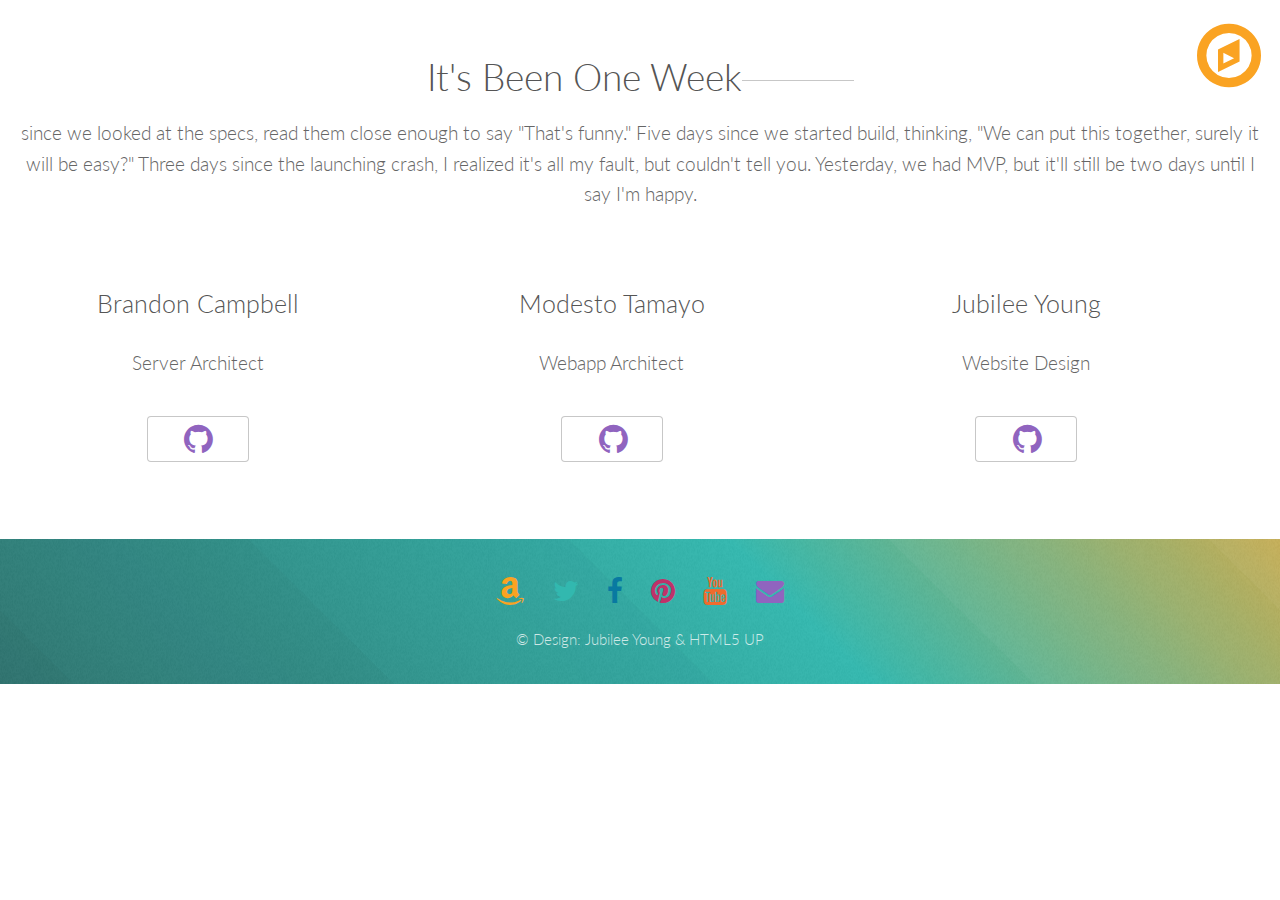
==== commit 4e42a69c: "Post project cleanup." ====
--- a/about.html
+++ b/about.html
@@ -21,97 +21,13 @@
       <a href="#" id="compass-link"><i id="compass-icon" class="major icon fa-compass"></i></a>
       <div id="nav-panel" class="invisible">
         <a href="https://donor-management.netlify.com/" class="button nav-button primary">Log In</a>
-        <!-- <a href="#" class="button nav-button">Sign Up</a> -->
         <a href="about.html" class="button nav-button">About Us</a>
         <a href="index.html" class="button nav-button">Return</a>
       </div>
     </nav>
-    <!-- <header><img src="bcfassets/Bountiful-logo.png" /></header> -->
+
 		<!-- Header -->
-      <section>
-      <!-- <ul class="actions special">
-        <li><a href="login.html" class="button wide primary">Log In</a></li>
-        <li><a href="login.html" class="button wide">Request Account</a></li>
-      </ul>
-    </section> -->
-
-      <!-- "Bountiful Logo
-Cool Splash Starts
-I got what you need.
-[LOGIN]
-[REGISTER]
-[MORE INFO?]
-Cool Splash Ends
-
-On desktop the logo should disappear into the corner maybe?
-oh, exploit the way opacity works, make a navbar and then on desktop, opacity it and right-justify it, and give it a border?
-no wait, that's not what happens. hmmm. set it in the header, and then pop it into the top-right corner from a bar? yeah.
--->
-
-		<!-- One -->
-    <section id="one" class="main style2">
-      <div class="container">
-      <h2>Keep track of donors, easier!</h2>
-      <p>Save their contact information!</p>
-      <p>Track their last contact date so you don't annoy them too often!</p>
-      <p>Add their donation history!</p>
-      <p>Keep track of donation allocations!</p>
-      <p>Feed malnourished children faster!</p>
-    </div>
-    </section>
-    <section id="two" class="main style1">
-      <div class="container wordbox">
-        <h3>Built By</h3>
-        <p>the New Developers of</p>
-        <h4>Lambda School <svg class="d-block" width="1em" viewbox="75 80 177 180" xmlns="http://www.w3.org/2000/svg" focusable="false"><title>Lambda</title><path d="M151.48572955 113.62307213l-40.54266566 72.53066485h22.85333277l29.78266592-53.83333199 29.78266592 53.83333199h22.85333276l-40.54266565-72.53066485z" fill="#B22222" /><path d="M163.37039592 235.8932024l-62.28666511-44.23333222v-90.92399773h125.02666354v90.62799773zM81.95573128 82.19853958V201.2265366l81.41466464 57.85866522 81.83199795-58.15466521V82.19853958z" fill="#B22222" /></svg></h4>
-        <a href="about.html" class="button nav-button">About Us</a>
-
-    </div>
-    </section>
-  </section>
-			<!-- <section id="one" class="main style1">
-				<div class="container">
-					<div class="row gtr-150">
-						<div class="col-6 col-12-medium">
-							<header class="major">
-								<h2>Lorem ipsum dolor adipiscing<br />
-								amet dolor consequat</h2>
-							</header>
-							<p>Adipiscing a commodo ante nunc accumsan et interdum mi ante adipiscing. A nunc lobortis non nisl amet vis sed volutpat aclacus nascetur ac non. Lorem curae et ante amet sapien sed tempus adipiscing id accumsan.</p>
-						</div>
-						<div class="col-6 col-12-medium imp-medium">
-							<span class="image fit"><img src="images/pic01.jpg" alt="" /></span>
-						</div>
-					</div>
-				</div>
-			</section> -->
-
-		<!-- Two -->
-			<!-- <section id="two" class="main style2">
-				<div class="container">
-					<div class="row gtr-150">
-						<div class="col-6 col-12-medium">
-							<ul class="major-icons">
-								<li><span class="icon style1 major fa-code"></span></li>
-								<li><span class="icon style2 major fa-bolt"></span></li>
-								<li><span class="icon style3 major fa-camera-retro"></span></li>
-								<li><span class="icon style4 major fa-cog"></span></li>
-								<li><span class="icon style5 major fa-desktop"></span></li>
-								<li><span class="icon style6 major fa-calendar"></span></li>
-							</ul>
-						</div>
-						<div class="col-6 col-12-medium">
-							<header class="major">
-								<h2>Lorem ipsum dolor adipiscing<br />
-								amet dolor consequat</h2>
-							</header>
-							<p>Adipiscing a commodo ante nunc accumsan interdum mi ante adipiscing. A nunc lobortis non nisl amet vis volutpat aclacus nascetur ac non. Lorem curae eu ante amet sapien in tempus ac. Adipiscing id accumsan adipiscing ipsum.</p>
-							<p>Blandit faucibus proin. Ac aliquam integer adipiscing enim non praesent vis commodo nunc phasellus cubilia ac risus accumsan. Accumsan blandit. Lobortis phasellus non lobortis dit varius mi varius accumsan lobortis. Blandit ante aliquam lacinia lorem lobortis semper morbi col faucibus vitae integer placerat accumsan orci eu mi odio tempus adipiscing adipiscing adipiscing curae consequat feugiat etiam dolore.</p>
-							<p>Adipiscing a commodo ante nunc accumsan interdum mi ante adipiscing. A nunc lobortis non nisl amet vis volutpat aclacus nascetur ac non. Lorem curae eu ante amet sapien in tempus ac. Adipiscing id accumsan adipiscing ipsum.</p>
-						</div>
-					</div>
-				</div>
-			</section> -->
+      <!-- <section> -->
 
 		<!-- Three -->
 			<section id="three" class="main style1 special">
@@ -149,20 +65,6 @@
 				</div>
 			</section>
 
-		<!-- Four -->
-			<!-- <section id="four" class="main style2 special">
-				<div class="container">
-					<header class="major">
-						<h2>Ipsum feugiat consequat?</h2>
-					</header>
-					<p>Sed lacus nascetur ac ante amet sapien.</p>
-					<ul class="actions special">
-						<li><a href="#" class="button wide primary">Sign Up</a></li>
-						<li><a href="#" class="button wide">Learn More</a></li>
-					</ul>
-				</div>
-			</section> -->
-
 		<!-- Footer -->
 			<section id="footer">
 				<ul class="icons">
@@ -181,9 +83,6 @@
 		<!-- Scripts -->
 			<script src="assets/js/main.js"></script>
       <script src="assets/js/compass.js"></script>
-      <!-- <script src="assets/js/Article.js"></script>
-      <script src="assets/js/Carousel.js"></script>
-      <script src="assets/js/Menu.js"></script> -->
 
 	</body>
 </html>
